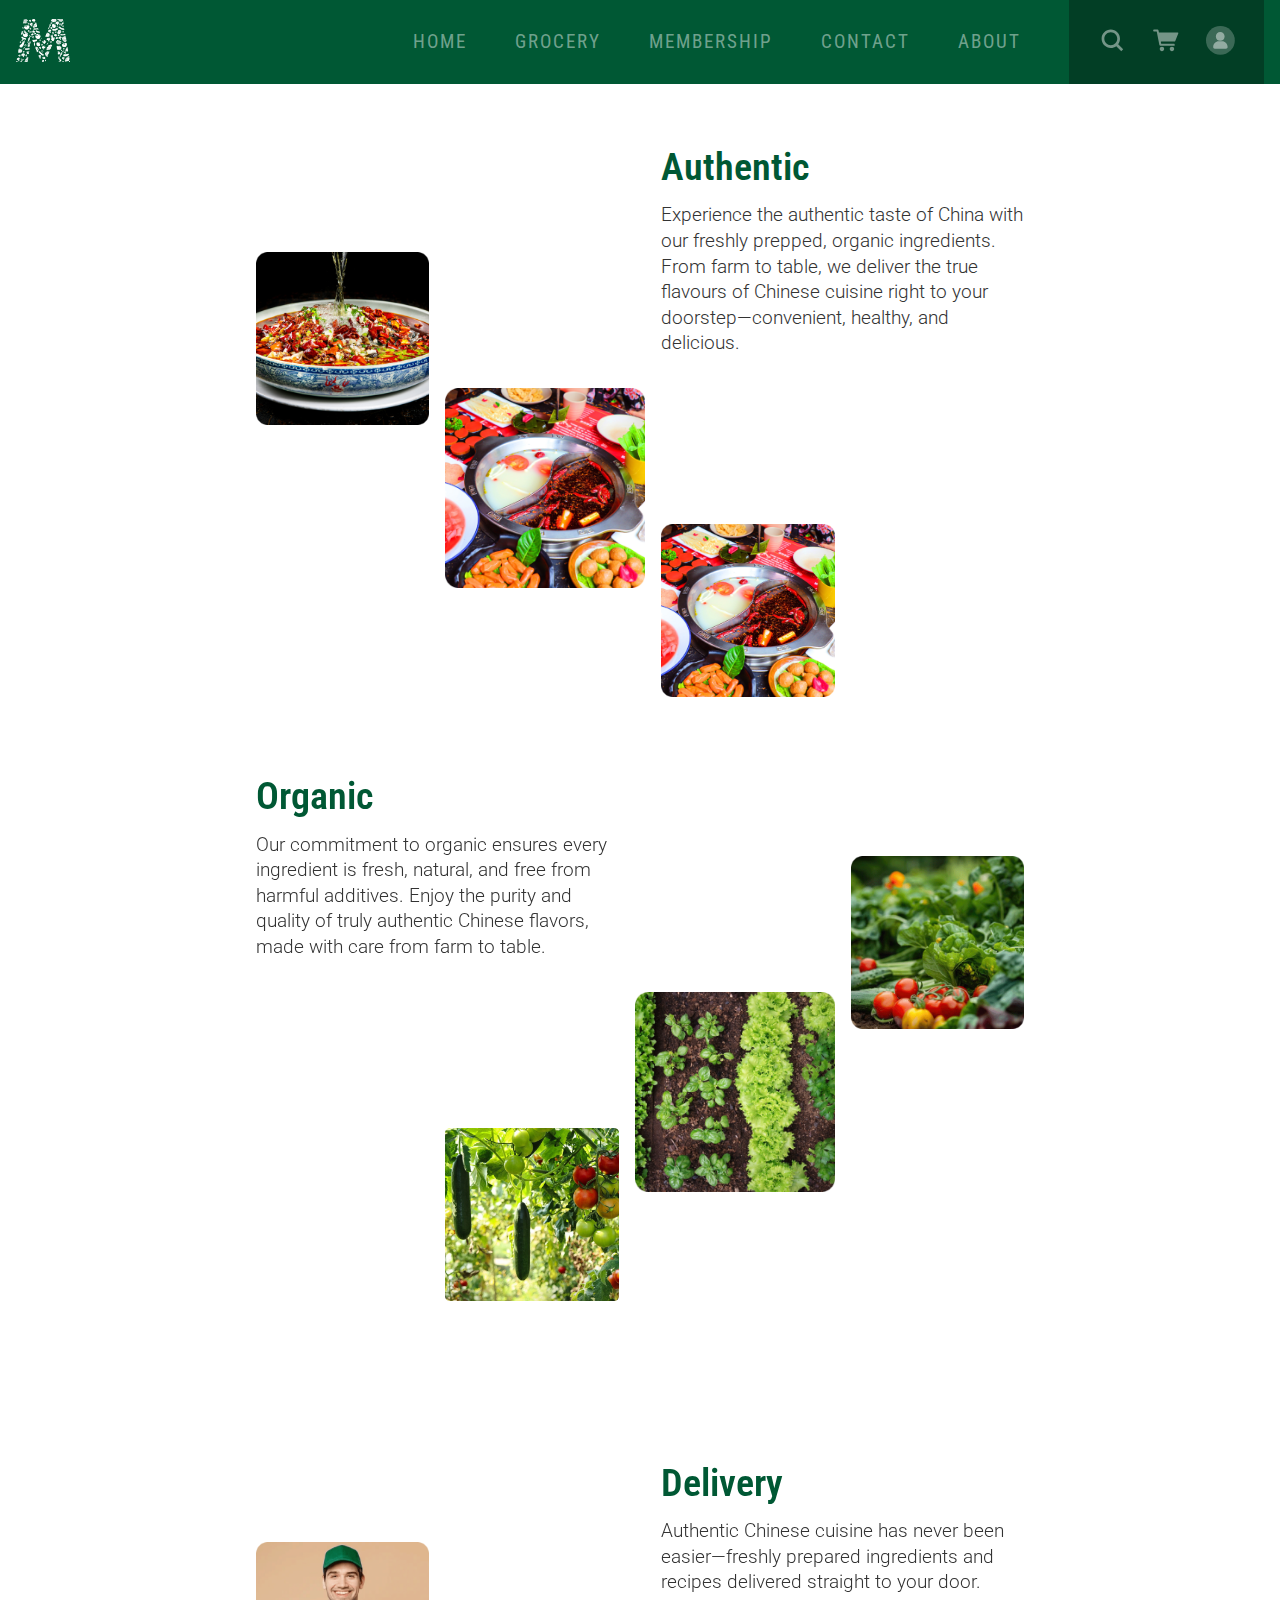
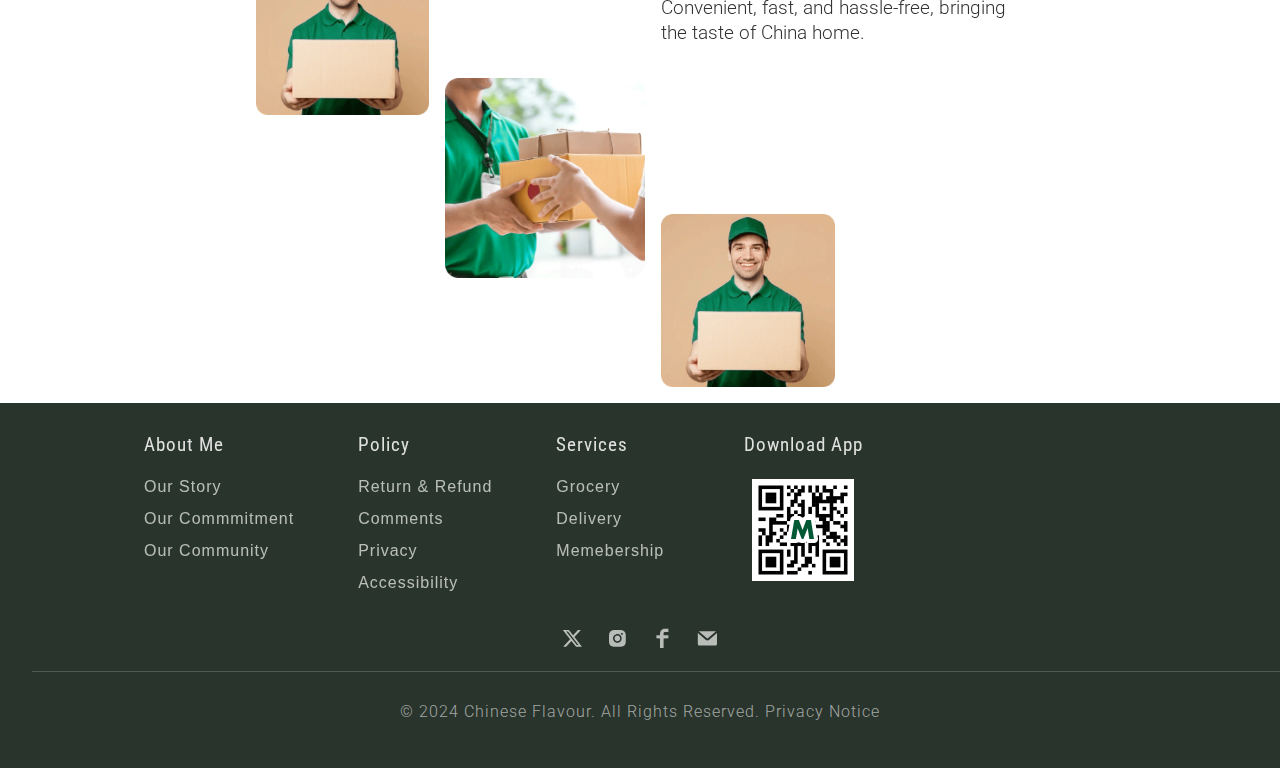
==== about.html @ bf754c9d "Add about html and update css" ====
<!DOCTYPE html>
<html lang="en">

<head>
    <meta charset="UTF-8">
    <meta name="viewport" content="width=device-width, initial-scale=1.0">
    <link rel="stylesheet" href="./css/reset.css">
    <link rel="stylesheet" href="./css/main.css">
    <link rel="preconnect" href="https://fonts.googleapis.com">
    <link rel="preconnect" href="https://fonts.gstatic.com" crossorigin>
    <link
        href="https://fonts.googleapis.com/css2?family=DM+Serif+Display:ital@0;1&family=Gilda+Display&family=Libre+Baskerville:ital,wght@0,400;0,700;1,400&family=Open+Sans:ital,wght@0,300..800;1,300..800&family=Roboto:ital,wght@0,100;0,300;0,400;0,500;0,700;0,900;1,100;1,300;1,400;1,500;1,700;1,900&family=Rubik+Glitch&family=Titan+One&family=Ubuntu:ital,wght@0,300;0,400;0,500;0,700;1,300;1,400;1,500;1,700&display=swap"
        rel="stylesheet">
    <link rel="preconnect" href="https://fonts.googleapis.com">
    <link rel="preconnect" href="https://fonts.googleapis.com">
    <link rel="preconnect" href="https://fonts.gstatic.com" crossorigin>
    <link
        href="https://fonts.googleapis.com/css2?family=DM+Serif+Display:ital@0;1&family=Gilda+Display&family=Libre+Baskerville:ital,wght@0,400;0,700;1,400&family=Open+Sans:ital,wght@0,300..800;1,300..800&family=Roboto+Condensed:ital,wght@0,100..900;1,100..900&family=Roboto:ital,wght@0,100;0,300;0,400;0,500;0,700;0,900;1,100;1,300;1,400;1,500;1,700;1,900&family=Rubik+Glitch&family=Titan+One&family=Ubuntu:ital,wght@0,300;0,400;0,500;0,700;1,300;1,400;1,500;1,700&display=swap"
        rel="stylesheet">
    <title>About</title>
</head>
<body>
    <header>
        <div class="header_container">
            <div class="header">
                <!-- logo -->
                <a class="logo" href="/">
                    <img src="./css/images/logo.png" alt="logo">
                </a>
                <!-- search, cart and menu -->
                <div class="header_right">
                    
                    <!-- this is the menu -->
                    <div class="nav_items">
                        <ul>
                            <li class="nav_item"><a href="index.html">HOME</a></li>
                            <li class="nav_item"><a href="grocery.html">GROCERY</a></li>
                            <li class="nav_item"><a href="membership.html">MEMBERSHIP</a></li>
                            <li class="nav_item"><a href="contact.html">CONTACT</a></li>
                            <li class="nav_item"><a href="about.html">ABOUT</a></li>
                        </ul>
                    </div>
                    <div class="header_buttons">
                        <!-- search button -->
                    <button class="search">
                        <svg width="24" height="24" viewBox="0 0 24 24" fill="none">
                            <path
                                d="M16.8142 15.2101L21 19.3958L19.3956 21L15.21 16.8143C13.9374 17.757 12.3624 18.3144 10.6571 18.3144C6.42823 18.3144 3 14.8861 3 10.657C3 6.42825 6.42823 3 10.6571 3C14.8861 3 18.3143 6.42825 18.3143 10.6571C18.3143 12.3624 17.7569 13.9375 16.8142 15.2101ZM10.6571 16.0455C13.633 16.0455 16.0455 13.6331 16.0455 10.6571C16.0455 7.68116 13.633 5.26884 10.6571 5.26884C7.68114 5.26884 5.26883 7.68128 5.26883 10.657C5.26883 13.633 7.68125 16.0455 10.6571 16.0455Z"
                                fill="currentColor" />
                        </svg>
                    </button>
                        <!-- cart button -->
                        <button class="cart">
                            <svg width="36" height="36" viewBox="0 0 36 36" fill="none">
                                <path fill-rule="evenodd" clip-rule="evenodd"
                                    d="M32.3285 8.26523H9.19219C8.91094 8.26523 8.67188 8.06836 8.61914 7.79414L8.16914 5.5125C8.05312 4.92539 7.53633 4.5 6.93867 4.5H2.75508C2.0625 4.50352 1.5 5.0625 1.5 5.75859C1.5 6.45117 2.0625 7.01367 2.75508 7.01367H5.90508C5.90508 7.01367 5.90859 7.01367 5.90859 7.01719L9.22031 23.8184C9.33633 24.4055 9.85313 24.8309 10.4508 24.8309H27.1922C27.8777 24.8309 28.4578 24.293 28.4754 23.6109C28.493 22.9043 27.9234 22.3242 27.2203 22.3242H11.9625C11.6813 22.3242 11.4422 22.1273 11.3895 21.8531L11.0344 20.0531C10.9641 19.691 11.2383 19.3535 11.6074 19.3535H28.4156C28.6547 19.3535 28.8691 19.2094 28.957 18.9879L32.9508 9.19336C33.1301 8.74687 32.8066 8.26523 32.3285 8.26523ZM9.65625 28.6523C9.65625 29.3899 9.94923 30.0972 10.4707 30.6187C10.9923 31.1402 11.6996 31.4332 12.4371 31.4332C13.1746 31.4332 13.882 31.1402 14.4035 30.6187C14.925 30.0972 15.218 29.3899 15.218 28.6523C15.218 27.9148 14.925 27.2075 14.4035 26.686C13.882 26.1645 13.1746 25.8715 12.4371 25.8715C11.6996 25.8715 10.9923 26.1645 10.4707 26.686C9.94923 27.2075 9.65625 27.9148 9.65625 28.6523ZM22.9757 30.6187C22.4542 30.0972 22.1613 29.3899 22.1613 28.6523C22.1613 27.9148 22.4542 27.2075 22.9757 26.686C23.4973 26.1645 24.2046 25.8715 24.9421 25.8715C25.6796 25.8715 26.387 26.1645 26.9085 26.686C27.43 27.2075 27.723 27.9148 27.723 28.6523C27.723 29.3899 27.43 30.0972 26.9085 30.6187C26.387 31.1402 25.6796 31.4332 24.9421 31.4332C24.2046 31.4332 23.4973 31.1402 22.9757 30.6187Z"
                                    fill="currentColor" />
                            </svg>
                        </button>
                        <!-- sign in button -->
                        <button class="sign_in">
                            <svg width="48" height="48" viewBox="0 0 48 48" fill="none">
                                <circle cx="24" cy="24" r="24" fill="currentColor" fill-opacity="0.5" />
                                <path
                                    d="M23.7251 24.7495C27.7661 24.7495 31.0543 21.4419 31.0541 17.3748C31.0541 13.3078 27.7662 10 23.7251 10C19.684 10 16.3961 13.309 16.3961 17.3748C16.3961 21.4408 19.684 24.7495 23.7251 24.7495ZM26.7453 25.4597H21.2538C16.1507 25.4597 12 29.6333 12 34.765V35.3173C12 38 16.0843 38 21.2538 38H26.7453C31.7115 38 36 38 36 35.3173V34.765C35.9999 29.6345 31.8486 25.4597 26.7453 25.4597Z"
                                    fill="currentColor" />
                            </svg>
                        </button>
                        <!-- menu button -->
                        <button class="menu">
                            <svg width="24" height="24" viewBox="0 0 24 24" fill="none">
                                <path d="M2 3H22V5H2V3ZM2 11H22V13H2V11ZM2 19H22V21H2V19Z" fill="currentColor" />
                            </svg>
                        </button>  
                    </div>
                </div>
            </div>
    </header>
    <main>
        <div class="about">
        <div class="about_container authentic">
            <div class="text_content">
            <h1>Authentic</h1>
            <p>Experience the authentic taste of China with our freshly prepped, organic ingredients. From farm to table, we deliver the true flavours of Chinese cuisine right to your doorstep—convenient, healthy, and delicious.</p>
        </div>
        <div class="video_container">
            <iframe width="560" height="315" src="https://www.youtube.com/embed/xlg-fWC3GzA?si=q60fOR4L5N-lg3Co" title="YouTube video player" frameborder="0" allow="accelerometer; autoplay; clipboard-write; encrypted-media; gyroscope; picture-in-picture; web-share" referrerpolicy="strict-origin-when-cross-origin" allowfullscreen></iframe>
        </div>
            <img src="./css/images/dish-1.png" alt="dish-1">
            <img src="./css/images/dish-2.png" alt="dish-2">
            <img src="./css/images/dish-2.png" alt="dish-3">
    </div>

        <div class="about_container organic">
            <div class="text_content">
            <h1>Organic</h1>
            <p>Our commitment to organic ensures every ingredient is fresh, natural, and free from harmful additives. Enjoy the purity and quality of truly authentic Chinese flavors, made with care from farm to table.</p>
        </div>
        <div class="video_container">
            <iframe width="560" height="315" src="https://www.youtube.com/embed/Vagc5qqm1_o?si=uDHGd1eqWn2erbjo" title="YouTube video player" frameborder="0" allow="accelerometer; autoplay; clipboard-write; encrypted-media; gyroscope; picture-in-picture; web-share" referrerpolicy="strict-origin-when-cross-origin" allowfullscreen></iframe>
        </div>
            <img src="./css/images/organic-1.png" alt="organic-1">
            <img src="./css/images/organic-2.png" alt="organic-2">
            <img src="./css/images/organic-3.png" alt="organic-3">
    </div>

        <div class="about_container delivery">
            <div class="text_content">
            <h1>Delivery</h1>
            <p>Authentic Chinese cuisine has never been easier—freshly prepared ingredients and recipes delivered straight to your door. Convenient, fast, and hassle-free, bringing the taste of China home.</p>
        </div>
        <div class="video_container">
            <iframe width="560" height="315" src="https://www.youtube.com/embed/YemM5RiCKpA?si=yS12JKhs6-YKDlFt" title="YouTube video player" frameborder="0" allow="accelerometer; autoplay; clipboard-write; encrypted-media; gyroscope; picture-in-picture; web-share" referrerpolicy="strict-origin-when-cross-origin" allowfullscreen></iframe>
        </div>
            <img src="./css/images/delivery-1.png" alt="delivery-1">
            <img src="./css/images/delivery-2.png" alt="delivery-2">
            <img src="./css/images/delivery-1.png" alt="delivery-3">
    </div>
</div>
    </main>
     <footer class="footer_container">
        <div class="main_info">
        <div class="links">
            <div class="about_me link">
                <h4>About Me</h4>
                <ul>
                    <li><a href="our_story">Our Story</a></li>
                    <li><a href="our_commmitment">Our Commmitment</a></li>
                    <li><a href="our_community">Our Community</a></li>
                </ul>
            </div>
            <div class="policy link">
                <h4>Policy</h4>
                <ul>
                    <li><a href="return_refund">Return & Refund</a></li>
                    <li><a href="comments">Comments</a></li>
                    <li><a href="privacy">Privacy</a></li>
                    <li><a href="accessibility">Accessibility</a></li>
                </ul>
            </div>
            <div class="services link">
                <h4>Services</h4>
                <ul>
                    <li><a href="grocery">Grocery</a></li>
                    <li><a href="delivery">Delivery</a></li>
                    <li><a href="membership">Memebership</a></li>
                </ul>
            </div>
            <div class="qr_code">
                <h4>Download App</h4>
                <img src="./css/images/QR_code.png" alt="qr_code">
            </div>
        </div>
        
        <div class="social_media">
            <div class="x">
                <svg viewBox="0 0 24 24" fill="none">
                    <path
                        d="M16.6016 5H19.0551L13.6947 10.9301L20 19H15.0632L11.196 14.1053L6.77166 19H4.31579L10.0486 12.6568L4 5H9.06235L12.5579 9.47307L16.6008 5H16.6016ZM15.7393 17.5782H17.0988L8.32389 6.34655H6.86478L15.7393 17.5782Z"
                        fill="currentColor" />
                </svg>
            </div>
            <div class="ins">
                <svg viewBox="0 0 24 24" fill="none">
                    <path
                        d="M12 5C13.9017 5 14.1391 5.007 14.8857 5.042C15.6307 5.07641 16.1388 5.19366 16.585 5.3675C17.0522 5.5425 17.4757 5.81841 17.8252 6.17482C18.1812 6.52467 18.4567 6.94788 18.6325 7.415C18.8052 7.86066 18.923 8.36934 18.958 9.11425C18.9913 9.86091 19 10.0983 19 12C19 13.9017 18.993 14.1391 18.958 14.8857C18.9236 15.6307 18.8052 16.1388 18.6325 16.585C18.4572 17.0524 18.1816 17.4757 17.8252 17.8252C17.4752 18.181 17.052 18.4565 16.585 18.6325C16.1388 18.8052 15.6307 18.923 14.8857 18.958C14.1391 18.9913 13.9017 19 12 19C10.0983 19 9.86091 18.993 9.11425 18.958C8.36934 18.9236 7.86125 18.8052 7.415 18.6325C6.9477 18.457 6.52442 18.1815 6.17482 17.8252C5.81874 17.4754 5.54323 17.0522 5.3675 16.585C5.19425 16.1388 5.077 15.6307 5.042 14.8857C5.00875 14.1391 5 13.9017 5 12C5 10.0983 5.007 9.86091 5.042 9.11425C5.07641 8.36875 5.19366 7.86125 5.3675 7.415C5.54272 6.94742 5.81853 6.52405 6.17541 6.17482C6.52492 5.8187 6.94797 5.54317 7.415 5.3675C7.86125 5.19425 8.36934 5.077 9.11425 5.042C9.86091 5.00875 10.0983 5 12 5ZM12 8.4055C11.5241 8.39945 11.0516 8.48798 10.6102 8.66594C10.1687 8.8439 9.767 9.10775 9.42831 9.44219C9.08962 9.77663 8.82072 10.175 8.6372 10.6142C8.45368 11.0534 8.3592 11.5246 8.35923 12.0006C8.35927 12.4766 8.45383 12.9478 8.63742 13.387C8.82101 13.8261 9.08998 14.2244 9.42873 14.5588C9.76747 14.8932 10.1692 15.157 10.6107 15.3349C11.0522 15.5128 11.5246 15.6012 12.0006 15.5951C12.946 15.5829 13.8486 15.1988 14.5128 14.5259C15.1771 13.853 15.5495 12.9455 15.5494 12C15.5493 11.0545 15.1768 10.1471 14.5124 9.47428C13.8481 8.8015 12.9454 8.41751 12 8.4055ZM12 14.3333C11.6935 14.3335 11.3901 14.2732 11.1069 14.156C10.8237 14.0388 10.5664 13.867 10.3497 13.6503C10.133 13.4336 9.96117 13.1763 9.84396 12.8931C9.72676 12.6099 9.66651 12.3065 9.66666 12C9.66666 10.7108 10.7108 9.66666 12 9.66666C13.2892 9.66666 14.3333 10.7108 14.3333 12C14.3333 13.2892 13.2892 14.3333 12 14.3333ZM16.5768 8.26434C16.5768 8.04156 16.4883 7.8279 16.3308 7.67037C16.1733 7.51284 15.9596 7.42434 15.7368 7.42434C15.5141 7.42434 15.3004 7.51284 15.1429 7.67037C14.9853 7.8279 14.8968 8.04156 14.8968 8.26434C14.9082 8.47948 15.0016 8.68207 15.1579 8.83036C15.3142 8.97864 15.5214 9.0613 15.7368 9.0613C15.9523 9.0613 16.1595 8.97864 16.3158 8.83036C16.4721 8.68207 16.5655 8.47948 16.5768 8.26434Z"
                        fill="currentColor" />
                </svg>
            </div>
            <div class="facebook">
                <svg viewBox="0 0 24 24" fill="none">
                    <path
                        d="M13.9993 6.66667H17V4H13.8547C11.2589 4 9.99349 6.24 9.99349 8.44V9.33333H7V11.9133L10.0007 12V20H13.0014V12L17 11.9133V9.33333H13.0014V7.55333C13.0014 7.02667 13.6305 6.66667 13.9993 6.66667Z"
                        fill="currentColor" />
                </svg>
            </div>
            <div class="email">
                <svg viewBox="0 0 24 24" fill="none">
                    <path
                        d="M10.5243 13.1042C11.3392 13.8852 12.6608 13.8852 13.4758 13.1042L19.9795 7.53807C19.9893 7.60234 20 7.66639 20 7.73338V14.6667V16.6666C20 17.4031 19.3771 18 18.609 18H5.39104C4.62295 18 4 17.4031 4 16.6666V13.3333V7.73338C4 7.66639 4.0107 7.60232 4.02056 7.53807L10.5243 13.1042ZM19.1953 6.12833L12.9038 11.4909C12.2101 12.1558 11.7809 12.1558 11.0868 11.4909L4.79854 6.13145C4.97905 6.04941 5.17846 6 5.39104 6H18.6089C18.8191 6.00002 19.0169 6.04805 19.1953 6.12833Z"
                        fill="currentColor" />
                </svg>
            </div>
        </div>
    </div>
        <hr>
        <p> &copy; <span>2024</span> Chinese Flavour. All Rights Reserved. Privacy Notice</p>
    </footer>
</body>
</html>
---- css/main.css ----
:root {
    --background-color: F5F5F5;
    --primary-1: #005834;
    --primary-2: rgba(41, 52, 44, 0.60);
    --primary-3: #29342C;
    --primary-4: #FFFFFF73;
    --dark-1: #333;
}

body {
    font-family: 'Segoe UI', Tahoma, Geneva, Verdana, sans-serif;
    background-color: var(--background-color)
}

h1,
h2,
h3,
h4 {
    text-align: center;
    font-family: "Roboto Condensed";
    margin: 0;
}

p {
    font-family: roboto;
    text-align: center;
}

/* header_container layout */
.header_container {
    display: flex;
    flex-direction: column;
}

/* header layout */
.header {
    max-width: 100%;
    height: 72px;
    flex-shrink: 0;
    background-color: var(--primary-1);
    display: flex;
    flex-direction: row;
    align-items: center;
    justify-content: space-between;
}

.nav_items {
    display: none;
}

.header_buttons {
    display: flex;
    flex-direction: row;
    justify-content: flex-end;
    height: 72px;
    padding: 0 1rem;
}

/* logo style */
.logo img {
    width: 54px;
    height: auto;
    max-width: 100%;
    margin-left: 1rem;
}


.header_right button {
    background: none;
    border: none;
    cursor: pointer;
    padding: 0.8rem;
}

.header_right button svg {
    width: 1.8rem;
    height: 1.8rem;
    color: var(--primary-4);
}

/* banner style & layout */
.banner {
    background-color: #FBF9EF;
    width: 100%;
    height: auto;
    display: flex;
    flex-direction: column-reverse;

}

.banner .image_container {
    width: 100%;
    height: 360px;
    overflow: hidden;
}

.banner img {
    background-color: #FBF9EF;
    width: 100%;
    height: 100%;
    object-fit: cover;
    object-position: bottom;
    flex-shrink: 0;
}

.banner .slogon_container {
    display: flex;
    flex-direction: column;
    align-items: center;
    padding: 1rem 0 2rem 0;
}

.banner .slogon_text {
    color: var(--dark-1);
    font-family: "Titan One";
    font-size: 2rem;
    font-style: normal;
    font-weight: 400;
    line-height: 3.4rem;
    letter-spacing: 0.96px;
    margin: auto 4rem;
}

/* slogon style */
.highlight_circle_1 {
    position: relative;
}

.highlight_circle_1::after {
    content: "";
    position: absolute;
    left: 3px;
    bottom: 0px;
    width: 100%;
    height: 100%;
    background-image: url(./images/highlight_circle_1.svg);
    background-repeat: no-repeat;
}

.highlight_circle_2 {
    position: relative;
}

.highlight_circle_2::after {
    content: "";
    position: absolute;
    left: 0;
    bottom: -28px;
    width: 200%;
    height: 200%;
    background-image: url(./images/highlight_circle_2.svg);
    background-repeat: no-repeat;
}

.highlight_underline_2 {
    color: var(--primary-1);
    position: relative;
}

.highlight_underline_2::after {
    content: "";
    position: absolute;
    left: 0;
    bottom: -12px;
    width: 100%;
    height: 12px;
    background-image: url(./images/highlight_uncerline_1.svg);
    background-repeat: no-repeat;
}

.highlight_underline_1 {
    color: var(--primary-1);
    position: relative;
}

.highlight_underline_1::after {
    content: "";
    position: absolute;
    left: 0;
    bottom: -8px;
    width: 100%;
    height: 10px;
    background-image: url(./images/highlight_uncerline_2.svg);
    background-repeat: no-repeat;
}

/* header button style */
.button {
    margin-top: 2rem;
    background-color: var(--primary-1);
    width: 12rem;
    height: 3rem;
    border-radius: 1.5rem;
    display: flex;
    flex-direction: column;
    align-items: center;
    justify-content: center;
}

.button a {
    color: #FFF;
    text-align: center;
    font-size: 1.2rem;
    font-weight: 400;
    line-height: normal;
    letter-spacing: 2%;
    text-decoration: none;
}

/* featured service */
/* text style */
.services_container {
    margin: auto 0rem;
}

h1 {
    font-family: "Roboto Condensed";
    ;
    margin-top: 2rem;
    color: var(--primary-1);
    font-size: 2rem;
    font-style: normal;
    font-weight: 600;
}

.services_container p {
    font-size: 1.2rem;
    font-style: normal;
    font-weight: 300;
    line-height: 1.6rem;
    margin: 1rem 2rem 0 2rem;
    color: var(--dark-1);
}

/* image style */
.services_container {
    display: flex;
    flex-direction: column;
}

.services_container .grid_container {
    display: grid;
    grid-template-columns: repeat(3, 1fr);
    grid-template-rows: repeat(3, 178px);
    gap: 1rem;
}

.services_container .grid_container .card_fresh {
    grid-column: 1 / span 3;
    grid-row: 1 / span 1;
}

.services_container .grid_container .card_organic {
    grid-column: 1 / span 3;
    grid-row: 2 / span 1;
}

.services_container .grid_container .card_delivery {
    grid-column: 1 / span 3;
    grid-row: 3 / span 1;
}

.services_container .grid_container .card img {
    width: 100%;
    height: 100%;
    object-fit: cover;
    border-radius: 0.5rem;
}

/* mask on the card */
.services_container .grid_container .card {
    position: relative;
    display: flex;
    flex-direction: column;
    align-items: center;
}

.services_container .grid_container .card::after {
    content: "";
    position: absolute;
    top: 0;
    left: 0;
    border-radius: 0.5rem;
    width: 100%;
    height: 100%;
    background: linear-gradient(180deg, rgba(41, 52, 44, 0.00) 0%, rgba(41, 52, 44, 0.60) 40%);
}

/* content on the card */
.services_container .grid_container .card p {
    position: absolute;
    bottom: 6rem;
    font-size: 1.5rem;
    font-weight: 400;
    letter-spacing: 1px;
    margin: 0.5rem;
    color: white;
    z-index: 1;
}

.services_container .grid_container .card a {
    position: absolute;
    bottom: 2rem;
    background-color: #ffffffac;
    color: var(--dark-1);
    width: 6rem;
    height: 2.4rem;
    border-radius: 1.2rem;
    font-size: 1.2rem;
    text-decoration: none;
    display: flex;
    flex-direction: column;
    align-items: center;
    justify-content: center;
    z-index: 1;
}

/* products layout */
.grid_container {
    display: grid;
    grid-template-columns: repeat(12, 1fr);
    grid-template-rows: repeat(6, auto);
    gap: 1rem;
    width: 100%;
    padding: 2rem 1rem;
    box-sizing: border-box;
}

.grid_container .item_1 {
    grid-column: 1 / span 6;
    grid-row: 1 / span 1;
}

.grid_container .item_2 {
    grid-column: 7 / span 6;
    grid-row: 1 / span 1;
}

.grid_container .item_3 {
    grid-column: 1 / span 6;
    grid-row: 2 / span 1;
}

.grid_container .item_4 {
    grid-column: 7 / span 6;
    grid-row: 2 / span 1;
}

.grid_container .item_5 {
    grid-column: 1 / span 6;
    grid-row: 3 / span 1;
}

.grid_container .item_6 {
    grid-column: 7 / span 6;
    grid-row: 3 / span 1;
}

.grid_container .item_7 {
    grid-column: 1 / span 6;
    grid-row: 4 / span 1;
}

.grid_container .item_8 {
    grid-column: 7 / span 6;
    grid-row: 4 / span 1;
}

.grid_container .item_9 {
    grid-column: 1 / span 6;
    grid-row: 5 / span 1;
}

.grid_container .item_10 {
    grid-column: 7 / span 6;
    grid-row: 5 / span 1;
}

.grid_container .item_11 {
    grid-column: 1 / span 6;
    grid-row: 6 / span 1;
}

.grid_container .item_12 {
    grid-column: 7 / span 6;
    grid-row: 6 / span 1;
}

.price_container {
    display: flex;
    flex-direction: row;
    align-items: center;
    justify-content: space-between;
    width: 100%;
    padding: 1rem 0;
}

/* product_item style */
.grid_container .product_item {
    display: flex;
    flex-direction: column;
    align-items: flex-start;
    justify-content: flex-start;
    column-gap: 1rem;
    width: 100%;
    border: #29342c2e solid 1px;
    border-radius: 0.5rem;
}

.grid_container .product_item img {
    width: 100%;
    height: 176px;
    object-fit: cover;
    border-radius: 0.5rem 0.5rem 0 0;
}

.grid_container .product_item h2 {
    font-size: 2rem;
    margin-left: 0.5rem;
    font-weight: 500;
}

.grid_container .product_item h3 {
    font-size: 1.5rem;
    font-weight: 500;
    padding-bottom: 0.5rem;
    margin-left: 0.5rem;
}

.grid_container .product_item p {
    font-size: 1.2rem;
    font-style: normal;
    text-align: left;
    font-weight: 300;
    line-height: 1.6rem;
    color: var(--dark-1);
    margin-left: 0.5rem;
    padding-bottom: 1rem;
}

.grid_container .product_item button {
    background: none;
    border: none;
    cursor: pointer;
    padding-right: 0.5rem;
}

/* contact style */

/* contact us */
/* contact layout */
.contact_grid_container {
    display: grid;
    grid-template-columns: 1fr 1fr;
    grid-template-rows: repeat(2, auto);
}

/* contact us overall layout */
.contact_container {
    border-radius: 8px;
    background: rgba(0, 0, 0, 0.04);
    margin: 1rem 1rem 0.5rem 1rem;
    grid-column: 1 / span 2;
    grid-row: 1 / span 1;
}

/* form over overall layout */
.form_container {
    grid-column: 1 / span 2;
    grid-row: 2 / span 2;
    border-radius: 8px;
    background: rgba(0, 0, 0, 0.04);
    margin: 0.5rem 1rem 1rem 1rem;
    display: flex;
    flex-direction: column;
    align-items: flex-start;
    padding: 0 1rem;
}

/* contact us layout */
.contact_content {
    display: flex;
    flex-direction: column;
    margin: 0 1rem;
    align-items: flex-start;
}

/* contact content layout */
.contact_content .info {
    display: flex;
    flex-direction: column;
    gap: 0.5rem;
    padding: 2rem 0 1rem 0;
}

.contact_content .info .info_item {
    display: flex;
    align-items: center;
}

/* contact us details */
.contact_grid_container h1 {
    margin-top: 2rem;
}

.contact_content .info svg {
    color: rgba(0, 0, 0, 0.7);
}

.contact_content .info p {
    text-align: left;
    padding: 0.5rem 0 0.5rem 1rem;
    color: rgba(0, 0, 0, 0.65);
}

/* contact us map style */
.contact_content .info_item iframe {
    max-width: 100%;
    height: 300px;
    margin-top: 1rem;
    border: rgba(6, 6, 6, 0.25) solid 1px !important;
}

/* form content layout */
.form_container .form_content {
    display: flex;
    flex-direction: column;
    width: 100%;
    max-width: 100%;
    padding-top: 2rem;
    box-sizing: border-box;
}

/* name-input layout */
.form_container .name {
    display: flex;
    gap: 1rem;
}

.form_container .name input {
    flex: 1;
    min-width: 0;
}

/* form details */
.form_container label {
    display: none;
}

.form_container input,
.form_container textarea {
    height: 48px;
    margin-bottom: 1rem;
    border-radius: 8px;
    background: rgba(0, 0, 0, 0.08);
    padding: 0 1rem;
    font-size: 1rem;
    box-sizing: border-box;
}

.form_container textarea {
    height: 200px;
    padding: 1rem;
}

/* button style */
.form_container .button {
    align-self: center;
    margin: 1rem 0 2rem 0;
}

/* about style */
.about_container {
    display: grid;
    grid-auto-rows: minmax(120px, auto);
    grid-template-columns: repeat(3, 1fr);
    gap: 1rem;
    padding: 1rem;
}

.about_container .text_content {
    grid-column: 1 / span 3;
    grid-row: 1 / span 1;
}

.about_container .video_container {
    grid-column: 1 / span 3;
    grid-row: 2 / span 1;
}

.about_container img:nth-child(1) {
    grid-column: 1 / span 1;
    grid-row: 3 / span 1;
}

.about_container img:nth-child(2) {
    grid-column: 2 / span 1;
    grid-row: 3 / span 1;
}

.about_container img:nth-child(3) {
    grid-column: 3 / span 1;
    grid-row: 3 / span 1;
}

.about_container img {
    width: 100%;
    max-width: 100%;
}

/* Let the video fill the container  */
.video_container {
    width: 100%;
    max-width: 100%;
    display: flex;
    justify-content: center;
    aspect-ratio: 16 / 9;
}

.video_container iframe {
    width: 100%;
    max-width: 100%;
    height: auto;
}

/* about text style */
.about_container p {
    font-size: 1.2rem;
    font-style: normal;
    font-weight: 300;
    line-height: 1.6rem;
    margin: 1rem 0 0 0;
    color: var(--dark-1);
    padding-bottom: 1rem;
    text-align: left;
}

/* footer style */
.footer_container {
    background-color: var(--primary-3);
    display: flex;
    flex-direction: column;
    padding: 2rem 1rem;
}

/* links style */
.footer_container .links {
    display: flex;
    flex-direction: row;
    color: #ffffff;
    justify-content: space-around;
    margin: 0 2rem;
}

.footer_container .links .link {
    display: flex;
    flex-direction: column;
    align-items: start;
    gap: 1rem;
}

.footer_container .links h4 {
    font-size: 1rem;
    font-weight: 500;
    letter-spacing: 1px;
}

.footer_container .links ul {
    display: flex;
    flex-direction: column;
    list-style: none;
}

.footer_container .links ul li a {
    text-decoration: none;
    color: #ffffffac;
    font-size: 0.8rem;
    letter-spacing: 1px;
    line-height: 2;
}

/* qr code hidden */
.qr_code {
    display: none;
}

/* social meida style */
.footer_container .social_media {
    display: flex;
    flex-direction: row;
    justify-content: center;
    gap: 1rem;
    color: #ffffffac;
    padding: 1rem 0 0 0;
}

.footer_container .social_media svg {
    width: 1.5rem;
}

.footer_container hr {
    border: none;
    background-color: #ffffff2f;
    width: 100%;
    height: 1px;
    margin: 1rem 1rem;
}

.footer_container p {
    color: #ffffffac;
    font-size: 0.8rem;
    font-weight: 300;
    padding: 1rem 0;
    letter-spacing: 1px;
}

/* tablet size */
@media screen and (min-width: 700px) and (max-width: 960px) {

    /* services items */
    .services_container .grid_container {
        display: grid;
        grid-template-columns: repeat(3, 1fr);
        grid-template-rows: repeat(1, 200px);
    }

    .services_container .grid_container .card_fresh {
        grid-column: 1 / span 1;
        grid-row: 1 / span 1;
    }

    .services_container .grid_container .card_organic {
        grid-column: 2 / span 1;
        grid-row: 1 / span 1;
    }

    .services_container .grid_container .card_delivery {
        grid-column: 3 / span 1;
        grid-row: 1 / span 1;
    }

    /* shopping products */
    .grid_container {
        display: grid;
        grid-template-columns: repeat(12, 1fr);
        grid-template-rows: repeat(4, auto);
    }

    .grid_container .item_1 {
        grid-column: 1 / span 4;
        grid-row: 1 / span 1;
    }

    .grid_container .item_2 {
        grid-column: 5 / span 4;
        grid-row: 1 / span 1;
    }

    .grid_container .item_3 {
        grid-column: 9 / span 4;
        grid-row: 1 / span 1;
    }

    .grid_container .item_4 {
        grid-column: 1 / span 4;
        grid-row: 2 / span 1;
    }

    .grid_container .item_5 {
        grid-column: 5 / span 4;
        grid-row: 2 / span 1;
    }

    .grid_container .item_6 {
        grid-column: 9 / span 4;
        grid-row: 2 / span 1;
    }

    .grid_container .item_7 {
        grid-column: 1 / span 4;
        grid-row: 3 / span 1;
    }

    .grid_container .item_8 {
        grid-column: 5 / span 4;
        grid-row: 3 / span 1;
    }

    .grid_container .item_9 {
        grid-column: 9 / span 4;
        grid-row: 3 / span 1;
    }

    .grid_container .item_10 {
        grid-column: 1 / span 4;
        grid-row: 4 / span 1;
    }

    .grid_container .item_11 {
        grid-column: 5 / span 4;
        grid-row: 4 / span 1;
    }

    .grid_container .item_12 {
        grid-column: 9 / span 4;
        grid-row: 4 / span 1;
    }

     /* about style */
    /* part 1 and part 3 layout */
    .about {
        max-width: 800px;
        margin: auto;
    }
    .authentic, 
     .delivery {
        display: grid;
        grid-template-columns: repeat(4, 1fr);
        grid-template-rows: auto;
        gap: 1rem;
        grid-template-areas: 
        ". video text text"
        "img1 video text text"
        "img1 img2 . ."
        ". img2 img3 ."; 
    }

    .about_container .video_container {
        grid-area: video;
        width: 200px;
        max-height: 300px;
        height: 100%;
    }

    .about_container .text_content {
        grid-area: text;
    }
    .about_container h1 {
        text-align: left;
    }

    .about_container img:nth-of-type(1) {
        grid-area: img1;
        width: 200px;
    }

    .about_container img:nth-of-type(2) {
        grid-area: img2;
        width: 200px;
    }

    .about_container img:nth-of-type(3) {
        grid-area: img3;
        width: 200px;
    }

    /* part 2 layout */
    .organic {
        display: grid;
        grid-template-columns: repeat(4, 1fr);
        grid-template-rows: auto;
        gap: 1rem;
        grid-template-areas: 
        "text text video ."
        "text text video img1"
        ". . img3 img1"
        ". img2 img3 ."
        ". img2 . ."; 
    }
    .about_container .video_container {
        grid-area: video;
        max-height: 300px;
        height: 100%;
    }

    .about_container .text_content {
        grid-area: text;
    }
    
    .about_container img:nth-of-type(1) {
        grid-area: img1;
        width: 200px;
    }

    .about_container img:nth-of-type(2) {
        grid-area: img2;
        width: 200px100%;
    }

    .about_container img:nth-of-type(3) {
        grid-area: img3;
        width: 200px;
    }

    /* footer style */
    .footer_container .links {
        display: flex;
        flex-direction: row;
        gap: 2rem;
        margin: 0 2rem;
    }

    /* display qr code */
    .qr_code {
        display: block;
    }

    .footer_container .links .qr_code img {
        width: 102px;
        padding: 1.5rem;
    }

    .footer_container .social_media svg {
        width: 1.8rem;
    }
}

/* desktop screen */
@media screen and (min-width: 960px) {

    /* header_right layout */
    .header {
        height: 84px;
        display: flex;
    }

    .header_right {
        display: flex;
        flex-direction: row;
        align-items: center;
        gap: 1rem;
        margin-left: auto;
        margin-right: 1rem;
    }

    /* menu hidden */
    .header_right .menu {
        display: none;
    }

    /* display navigation list */
    .nav_items {
        display: block;
    }

    /* navigation desktop */
    .nav_items ul {
        display: flex;
        flex-direction: row;
        list-style: none;
        gap: 3rem;
        padding: 2rem;
        color: #ffffff65;
        font-size: 1.2rem;
        font-family: "Roboto Condensed";
        letter-spacing: 2px;
    }

    .nav_items ul li a {
        text-decoration: none;
        color: #ffffff75;
        transition: color 0.3s ease-in-out;
    }

    .nav_items ul li a:hover {
        color: white;
    }

    .header_buttons {
        background-color: #0606064f;
        height: 84px;
    }

    /* banner style */
    .banner {
        display: grid;
        grid-template-columns: 1fr 1fr;
        align-items: center;
    }

    .banner .image_container {
        grid-column: 2 / span 1;
        width: 100%;
        height: auto;
    }

    .banner .slogon_container {
        padding: 1rem 0 1rem 6rem;
        max-width: 540px;
        min-width: 400px;
    }

    h1 {
        font-size: 2.4rem;
        font-style: normal;
        font-weight: 600;
        margin-top: 3rem;
    }

    .services_container p {
        font-size: 1.4rem;
        line-height: 1.8rem;
    }

    /* services items */
    .services_container .grid_container {
        display: grid;
        grid-template-columns: repeat(3, 1fr);
        grid-template-rows: repeat(1, 224px);
    }

    .services_container .grid_container .card_fresh {
        grid-column: 1 / span 1;
        grid-row: 1 / span 1;
    }

    .services_container .grid_container .card_organic {
        grid-column: 2 / span 1;
        grid-row: 1 / span 1;
    }

    .services_container .grid_container .card_delivery {
        grid-column: 3 / span 1;
        grid-row: 1 / span 1;
    }

    .services_container p {
        margin: 1rem 4rem 0rem 4rem;
    }

    .services_container .grid_container .card p {
        font-size: 1.8rem;

    }

    /* shopping products */
    .grid_container {
        display: grid;
        grid-template-columns: repeat(12, 1fr);
        grid-template-rows: repeat(3, auto);
    }

    .grid_container .item_1 {
        grid-column: 1 / span 3;
        grid-row: 1 / span 1;
    }

    .grid_container .item_2 {
        grid-column: 4 / span 3;
        grid-row: 1 / span 1;
    }

    .grid_container .item_3 {
        grid-column: 7 / span 3;
        grid-row: 1 / span 1;
    }

    .grid_container .item_4 {
        grid-column: 10 / span 3;
        grid-row: 1 / span 1;
    }

    .grid_container .item_5 {
        grid-column: 1 / span 3;
        grid-row: 2 / span 1;
    }

    .grid_container .item_6 {
        grid-column: 4 / span 3;
        grid-row: 2 / span 1;
    }

    .grid_container .item_7 {
        grid-column: 7 / span 3;
        grid-row: 2 / span 1;
    }

    .grid_container .item_8 {
        grid-column: 10 / span 3;
        grid-row: 2 / span 1;
    }

    .grid_container .item_9 {
        grid-column: 1 / span 3;
        grid-row: 3 / span 1;
    }

    .grid_container .item_10 {
        grid-column: 4 / span 3;
        grid-row: 3 / span 1;
    }

    .grid_container .item_11 {
        grid-column: 7 / span 3;
        grid-row: 3 / span 1;
    }

    .grid_container .item_12 {
        grid-column: 10 / span 3;
        grid-row: 3 / span 1;
    }

    /* display qr code */
    .qr_code {
        display: block;
    }

    /* contact us overall layout */
    .contact_container {
        grid-column: 1 / span 1;
        grid-row: 1 / span 1;
        margin: 1rem 0.5rem 1rem 2rem;
    }

    .contact_content {
        margin: 0 2rem;
    }

    /* form content overall layout */
    .form_container {
        grid-column: 2 / span 2;
        grid-row: 1 / span 1;
        padding: 0 2rem;
        margin: 1rem 2rem 1rem 0.5rem;
    }

    /* about style */
    /* part 1 and part 3 layout */
    .about {
        max-width: 800px;
        margin: auto;
    }
    .authentic, 
     .delivery {
        display: grid;
        grid-template-columns: repeat(4, 1fr);
        grid-template-rows: auto;
        gap: 1rem;
        grid-template-areas: 
        ". video text text"
        "img1 video text text"
        "img1 img2 . ."
        ". img2 img3 ."; 
    }

    .about_container .video_container {
        grid-area: video;
        width: 200px;
        max-height: 300px;
        height: 100%;
    }

    .about_container .text_content {
        grid-area: text;
    }

    .about_container h1 {
        text-align: left;
    }

    .about_container img:nth-of-type(1) {
        grid-area: img1;
        width: 200px;
    }

    .about_container img:nth-of-type(2) {
        grid-area: img2;
        width: 200px;
    }

    .about_container img:nth-of-type(3) {
        grid-area: img3;
        width: 200px;
    }

    /* part 2 layout */
    .organic {
        display: grid;
        grid-template-columns: repeat(4, 1fr);
        grid-template-rows: auto;
        gap: 1rem;
        grid-template-areas: 
        "text text video ."
        "text text video img1"
        ". . img3 img1"
        ". img2 img3 ."
        ". img2 . ."; 
    }
    .about_container .video_container {
        grid-area: video;
        max-height: 300px;
        height: 100%;
    }

    .about_container .text_content {
        grid-area: text;
    }

    .about_container img:nth-of-type(1) {
        grid-area: img1;
        width: 200px;
    }

    .about_container img:nth-of-type(2) {
        grid-area: img2;
        width: 200px100%;
    }

    .about_container img:nth-of-type(3) {
        grid-area: img3;
        width: 200px;
    }

    /* footer sytle */
    .footer_container .links {
        display: flex;
        flex-direction: row;
        justify-content: flex-start;
        gap: 4rem;
        margin: 0 8rem;
    }

    .footer_container .links .qr_code img {
        width: 102px;
        padding: 1.5rem;
    }

    .footer_container .links h4 {
        font-size: 1.2rem;
        font-weight: 400;
        opacity: 0.85;
    }

    .footer_container .links ul li a {
        font-size: 1rem;
    }

    .footer_container p {
        font-size: 1rem;
        opacity: 0.85;
    }

    .footer_container .social_media svg {
        width: 1.8rem;
    }
}
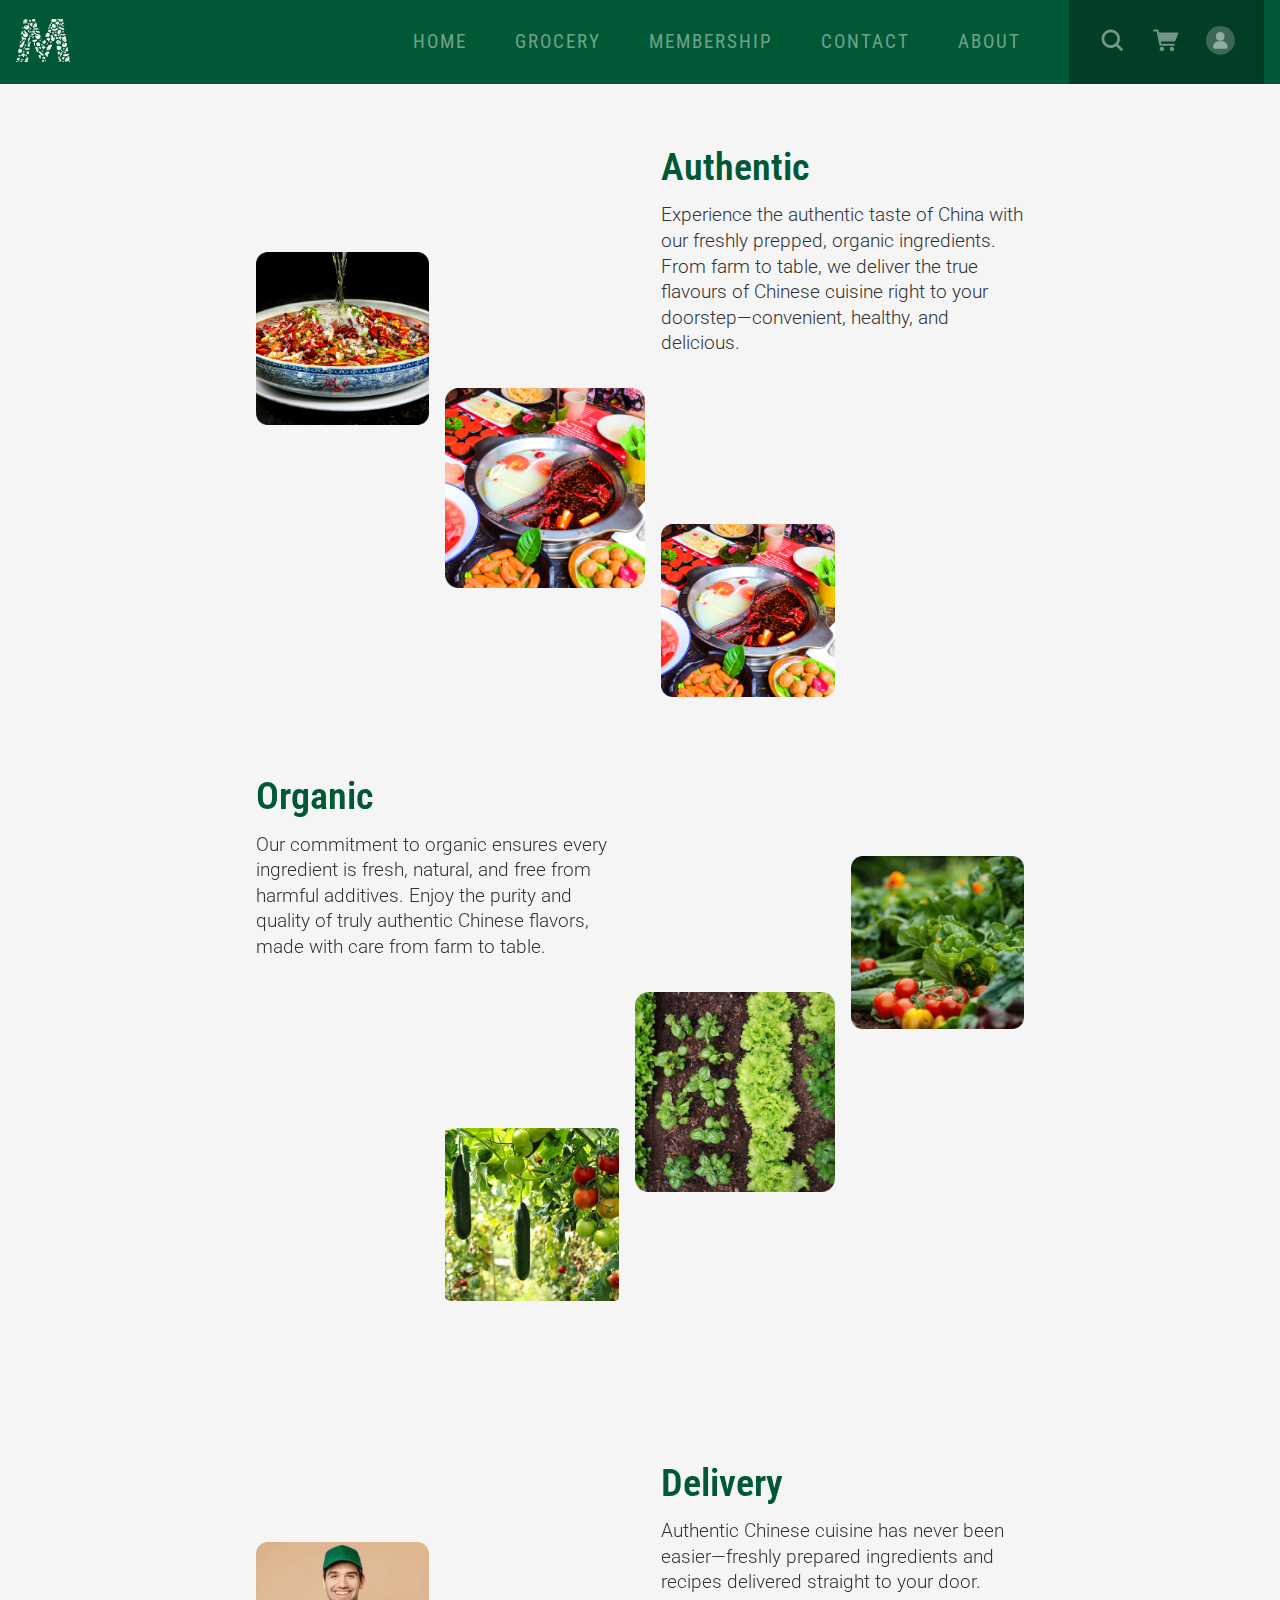
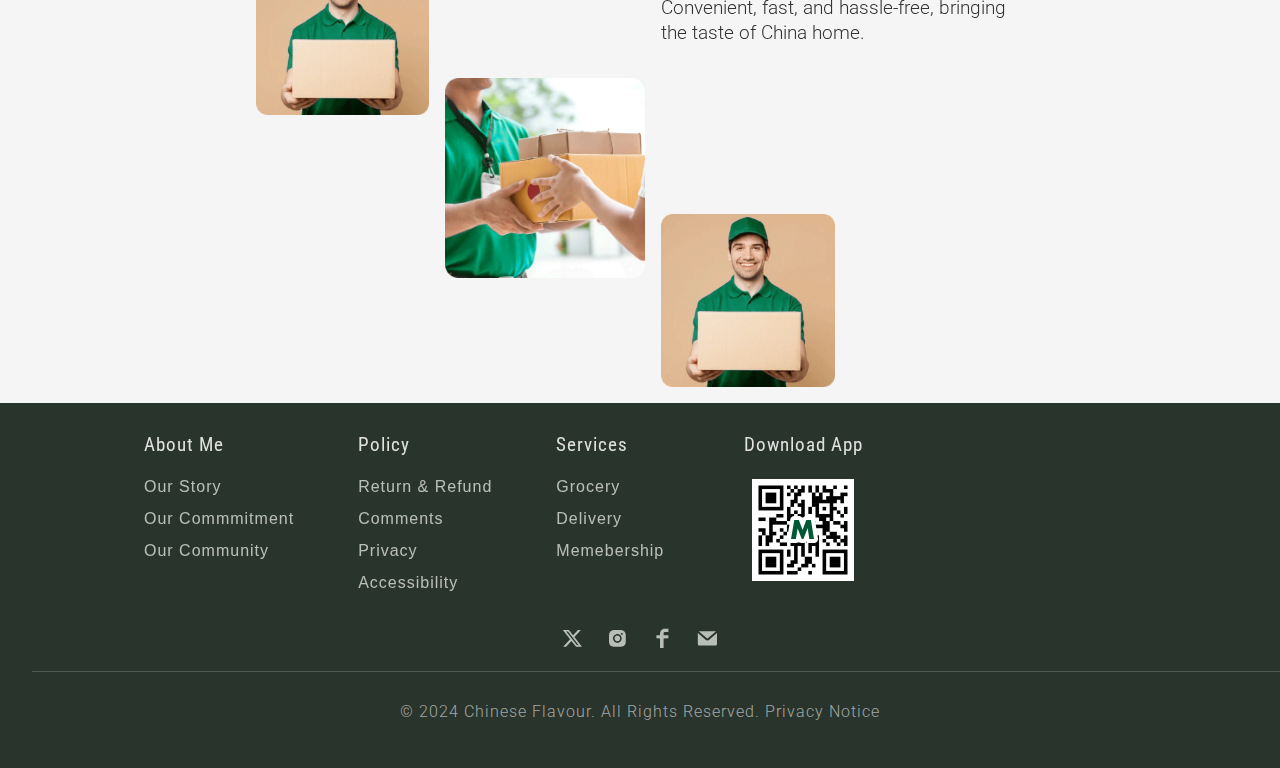
==== commit 9374a33b: "Add menu mobile html and update css" ====
--- a/about.html
+++ b/about.html
@@ -68,9 +68,11 @@
                         </button>
                         <!-- menu button -->
                         <button class="menu">
+                            <a href="menu_mobile.html">
                             <svg width="24" height="24" viewBox="0 0 24 24" fill="none">
                                 <path d="M2 3H22V5H2V3ZM2 11H22V13H2V11ZM2 19H22V21H2V19Z" fill="currentColor" />
                             </svg>
+                        </a>
                         </button>  
                     </div>
                 </div>
--- a/css/main.css
+++ b/css/main.css
@@ -9,7 +9,7 @@
 
 body {
     font-family: 'Segoe UI', Tahoma, Geneva, Verdana, sans-serif;
-    background-color: var(--background-color)
+    background-color: #f5f5f5;
 }
 
 h1,
@@ -203,7 +203,7 @@
     font-size: 1.2rem;
     font-weight: 400;
     line-height: normal;
-    letter-spacing: 2%;
+    letter-spacing: 0.65px;
     text-decoration: none;
 }
 
@@ -634,6 +634,38 @@
     padding-bottom: 1rem;
     text-align: left;
 }
+
+/* mobile menu style */
+.menu_list {
+    display: flex;
+    flex-direction: column;
+    justify-content: space-evenly;
+    margin: 2rem 0;
+}
+.menu_item {
+    display: flex;
+    flex-direction: column;
+    justify-content: center;
+    padding: 1rem 0;
+}
+.menu_list .item_content {
+    display: flex;
+    align-items: center;
+    justify-content: space-between;
+    margin: 0 2rem;
+}
+.menu_list hr {
+    border: none;
+    background-color: #0000003e;
+    width: 100%;
+    height: 1px;
+    margin: 2rem 0 0.5rem 2rem;
+}
+.menu_item a {
+    text-decoration: none;
+    color: var(--dark-1);
+}
+
 
 /* footer style */
 .footer_container {
@@ -884,7 +916,7 @@
 
     .about_container img:nth-of-type(2) {
         grid-area: img2;
-        width: 200px100%;
+        width: 200px;
     }
 
     .about_container img:nth-of-type(3) {
@@ -1203,7 +1235,7 @@
 
     .about_container img:nth-of-type(2) {
         grid-area: img2;
-        width: 200px100%;
+        width: 200px;
     }
 
     .about_container img:nth-of-type(3) {
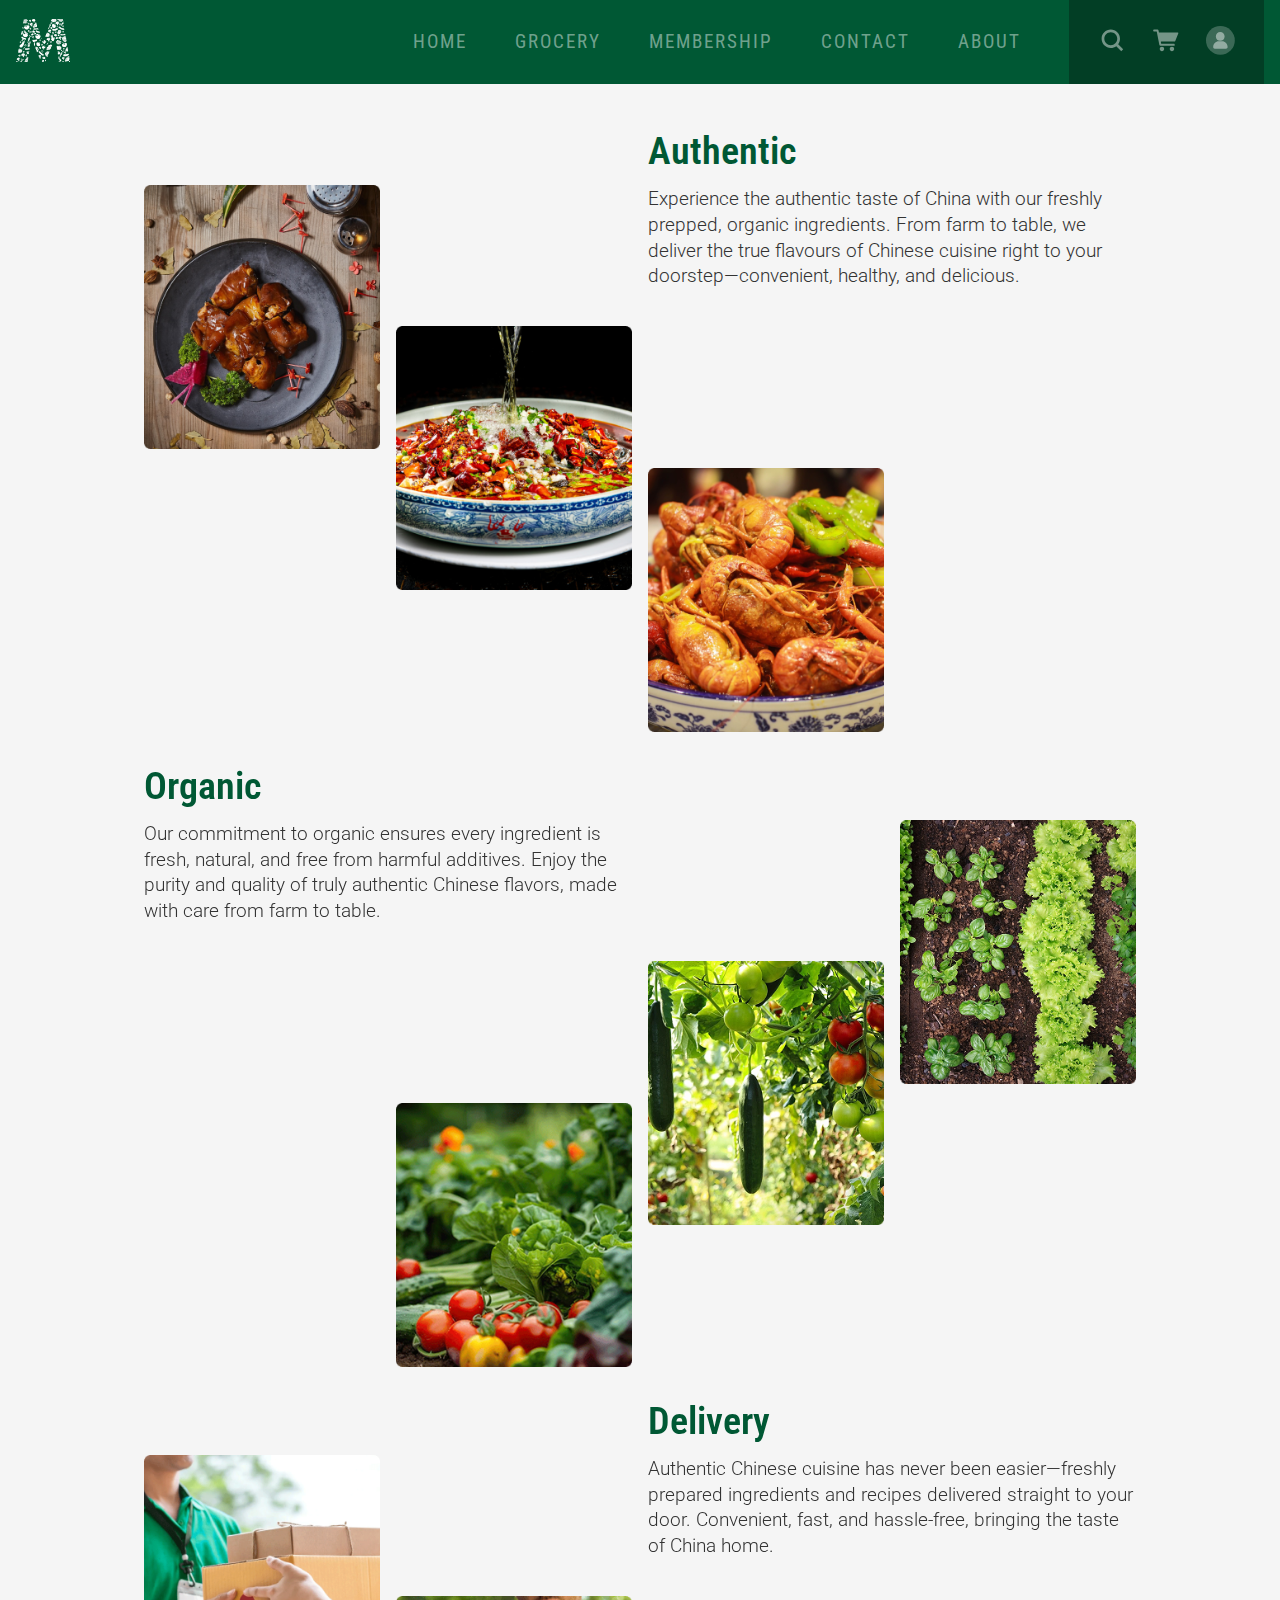
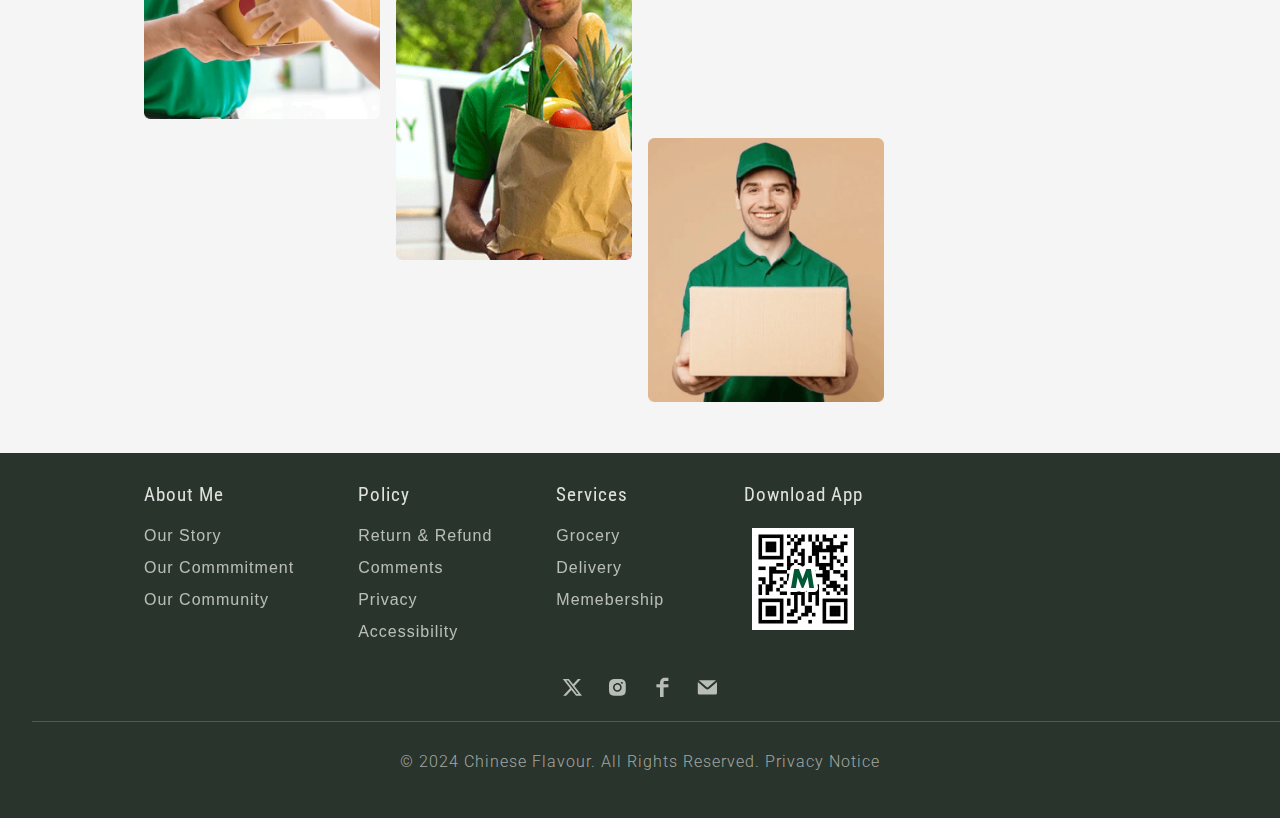
==== commit dc3ee586: "Image responsive" ====
--- a/about.html
+++ b/about.html
@@ -29,7 +29,6 @@
                 </a>
                 <!-- search, cart and menu -->
                 <div class="header_right">
-                    
                     <!-- this is the menu -->
                     <div class="nav_items">
                         <ul>
@@ -85,12 +84,34 @@
             <h1>Authentic</h1>
             <p>Experience the authentic taste of China with our freshly prepped, organic ingredients. From farm to table, we deliver the true flavours of Chinese cuisine right to your doorstep—convenient, healthy, and delicious.</p>
         </div>
+        
+        <!-- video -->
         <div class="video_container">
-            <iframe width="560" height="315" src="https://www.youtube.com/embed/xlg-fWC3GzA?si=q60fOR4L5N-lg3Co" title="YouTube video player" frameborder="0" allow="accelerometer; autoplay; clipboard-write; encrypted-media; gyroscope; picture-in-picture; web-share" referrerpolicy="strict-origin-when-cross-origin" allowfullscreen></iframe>
-        </div>
-            <img src="./css/images/dish-1.png" alt="dish-1">
-            <img src="./css/images/dish-2.png" alt="dish-2">
-            <img src="./css/images/dish-2.png" alt="dish-3">
+            <iframe width="200" height="320" src="https://www.youtube.com/embed/xlg-fWC3GzA?si=q60fOR4L5N-lg3Co" title="YouTube video player" frameborder="0" allow="accelerometer; autoplay; clipboard-write; encrypted-media; gyroscope; picture-in-picture; web-share" referrerpolicy="strict-origin-when-cross-origin" allowfullscreen></iframe>
+        </div>
+        <!-- images -->
+         <picture>
+            <source srcset="./css/images/desktop/authentic_1.png"
+            media="(min-width:700px)"/>
+            <source srcset="./css/images/mobile/authentic_1.png"
+            media="(max-width:700px)"/>
+            <img src="./css/images/mobile/authentic_1.png" alt="authentic_1">
+         </picture>
+         <picture>
+            <source srcset="./css/images/desktop/authentic_2.png"
+            media="(min-width:700px)"/>
+            <source srcset="./css/images/mobile/authentic_2.png"
+            media="(max-width:700px)"/>
+            <img src="./css/images/mobile/authentic_2.png" alt="authentic_2">
+         </picture>
+         <picture>
+            <source srcset="./css/images/desktop/authentic_3.png"
+            media="(min-width:700px)"/>
+            <source srcset="./css/images/mobile/authentic_3.png"
+            media="(max-width:700px)"/>
+            <img src="./css/images/mobile/authentic_3.png" alt="authentic_3">
+         </picture>
+           
     </div>
 
         <div class="about_container organic">
@@ -101,9 +122,29 @@
         <div class="video_container">
             <iframe width="560" height="315" src="https://www.youtube.com/embed/Vagc5qqm1_o?si=uDHGd1eqWn2erbjo" title="YouTube video player" frameborder="0" allow="accelerometer; autoplay; clipboard-write; encrypted-media; gyroscope; picture-in-picture; web-share" referrerpolicy="strict-origin-when-cross-origin" allowfullscreen></iframe>
         </div>
-            <img src="./css/images/organic-1.png" alt="organic-1">
-            <img src="./css/images/organic-2.png" alt="organic-2">
-            <img src="./css/images/organic-3.png" alt="organic-3">
+        <!-- images -->
+        <picture>
+            <source srcset="./css/images/desktop/organic_1.png"
+            media="(min-width:700px)"/>
+            <source srcset="./css/images/mobile/organic_1.png"
+            media="(max-width:700px)"/>
+            <img src="./css/images/mobile/organic_1.png" alt="organic_1">
+         </picture>
+         <picture>
+            <source srcset="./css/images/desktop/organic_2.png"
+            media="(min-width:700px)"/>
+            <source srcset="./css/images/mobile/organic_2.png"
+            media="(max-width:700px)"/>
+            <img src="./css/images/mobile/organic_2.png" alt="organic_2">
+         </picture>
+         <picture>
+            <source srcset="./css/images/desktop/organic_3.png"
+            media="(min-width:700px)"/>
+            <source srcset="./css/images/mobile/organic_3.png"
+            media="(max-width:700px)"/>
+            <img src="./css/images/mobile/organic_3.png" alt="organic_3">
+         </picture>
+            
     </div>
 
         <div class="about_container delivery">
@@ -114,9 +155,27 @@
         <div class="video_container">
             <iframe width="560" height="315" src="https://www.youtube.com/embed/YemM5RiCKpA?si=yS12JKhs6-YKDlFt" title="YouTube video player" frameborder="0" allow="accelerometer; autoplay; clipboard-write; encrypted-media; gyroscope; picture-in-picture; web-share" referrerpolicy="strict-origin-when-cross-origin" allowfullscreen></iframe>
         </div>
-            <img src="./css/images/delivery-1.png" alt="delivery-1">
-            <img src="./css/images/delivery-2.png" alt="delivery-2">
-            <img src="./css/images/delivery-1.png" alt="delivery-3">
+        <picture>
+            <source srcset="./css/images/desktop/delivery_1.png"
+            media="(min-width:700px)"/>
+            <source srcset="./css/images/mobile/delivery_1.png"
+            media="(max-width:700px)"/>
+            <img src="./css/images/mobile/delivery_1.png" alt="delivery_1">
+         </picture>
+         <picture>
+            <source srcset="./css/images/desktop/delivery_2.png"
+            media="(min-width:700px)"/>
+            <source srcset="./css/images/mobile/delivery_2.png"
+            media="(max-width:700px)"/>
+            <img src="./css/images/mobile/delivery_2.png" alt="delivery_2">
+         </picture>
+         <picture>
+            <source srcset="./css/images/desktop/delivery_3.png"
+            media="(min-width:700px)"/>
+            <source srcset="./css/images/mobile/delivery_3.png"
+            media="(max-width:700px)"/>
+            <img src="./css/images/mobile/delivery_3.png" alt="delivery_3">
+         </picture>
     </div>
 </div>
     </main>
--- a/css/main.css
+++ b/css/main.css
@@ -145,7 +145,7 @@
     content: "";
     position: absolute;
     left: 0;
-    bottom: -28px;
+    bottom: -40px;
     width: 200%;
     height: 200%;
     background-image: url(./images/highlight_circle_2.svg);
@@ -236,36 +236,47 @@
 .services_container {
     display: flex;
     flex-direction: column;
+    max-width: 100%;
+    margin: 0 1rem;
 }
 
 .services_container .grid_container {
     display: grid;
-    grid-template-columns: repeat(3, 1fr);
-    grid-template-rows: repeat(3, 178px);
+    grid-template-columns: repeat(6, 1fr);
+    grid-template-rows: repeat(2, auto);
     gap: 1rem;
-}
-
-.services_container .grid_container .card_fresh {
+    margin: 2rem 0;
+    box-sizing: border-box;
+}
+
+.services_container .grid_container .card_recipe {
     grid-column: 1 / span 3;
+    grid-row: 1 / span 2;
+}
+
+.services_container .grid_container .card_organic {
+    grid-column: 4 / span 3;
     grid-row: 1 / span 1;
 }
 
-.services_container .grid_container .card_organic {
-    grid-column: 1 / span 3;
+.services_container .grid_container .card_delivery {
+    grid-column: 4 / span 3;
     grid-row: 2 / span 1;
 }
 
-.services_container .grid_container .card_delivery {
-    grid-column: 1 / span 3;
-    grid-row: 3 / span 1;
-}
-
-.services_container .grid_container .card img {
+.services_container .grid_container .card picture {
+    width: 100%;
+    height: 100%;
+    display: block;
+}
+.services_container .grid_container .card picture source,
+.services_container .grid_container .card picture img {
     width: 100%;
     height: 100%;
     object-fit: cover;
     border-radius: 0.5rem;
 }
+
 
 /* mask on the card */
 .services_container .grid_container .card {
@@ -289,7 +300,7 @@
 /* content on the card */
 .services_container .grid_container .card p {
     position: absolute;
-    bottom: 6rem;
+    bottom: 1.5rem;
     font-size: 1.5rem;
     font-weight: 400;
     letter-spacing: 1px;
@@ -299,24 +310,11 @@
 }
 
 .services_container .grid_container .card a {
-    position: absolute;
-    bottom: 2rem;
-    background-color: #ffffffac;
-    color: var(--dark-1);
-    width: 6rem;
-    height: 2.4rem;
-    border-radius: 1.2rem;
-    font-size: 1.2rem;
-    text-decoration: none;
-    display: flex;
-    flex-direction: column;
-    align-items: center;
-    justify-content: center;
-    z-index: 1;
-}
-
-/* products layout */
-.grid_container {
+    display: none;
+}
+
+/* shopping & products layout */
+.shopping_container .grid_container {
     display: grid;
     grid-template-columns: repeat(12, 1fr);
     grid-template-rows: repeat(6, auto);
@@ -325,63 +323,68 @@
     padding: 2rem 1rem;
     box-sizing: border-box;
 }
-
-.grid_container .item_1 {
+.product_item picture {
+    width: 100%;
+    height: 100%;
+    object-fit: cover;
+}
+
+.shopping_container .grid_container .item_1 {
     grid-column: 1 / span 6;
     grid-row: 1 / span 1;
 }
 
-.grid_container .item_2 {
+.shopping_container .grid_container .item_2 {
     grid-column: 7 / span 6;
     grid-row: 1 / span 1;
 }
 
-.grid_container .item_3 {
+.shopping_container .grid_container .item_3 {
     grid-column: 1 / span 6;
     grid-row: 2 / span 1;
 }
 
-.grid_container .item_4 {
+.shopping_container .grid_container .item_4 {
     grid-column: 7 / span 6;
     grid-row: 2 / span 1;
 }
 
-.grid_container .item_5 {
+.shopping_container .grid_container .item_5 {
     grid-column: 1 / span 6;
     grid-row: 3 / span 1;
 }
 
-.grid_container .item_6 {
+.shopping_container .grid_container .item_6 {
     grid-column: 7 / span 6;
     grid-row: 3 / span 1;
 }
 
-.grid_container .item_7 {
+.shopping_container .grid_container .item_7 {
     grid-column: 1 / span 6;
     grid-row: 4 / span 1;
 }
 
-.grid_container .item_8 {
+.shopping_container .grid_container .item_8 {
     grid-column: 7 / span 6;
     grid-row: 4 / span 1;
 }
 
-.grid_container .item_9 {
+.shopping_container .grid_container .item_9 {
     grid-column: 1 / span 6;
     grid-row: 5 / span 1;
 }
 
-.grid_container .item_10 {
+.shopping_container .grid_container .item_10 {
     grid-column: 7 / span 6;
     grid-row: 5 / span 1;
 }
 
-.grid_container .item_11 {
+.shopping_container .grid_container .item_11 {
     grid-column: 1 / span 6;
     grid-row: 6 / span 1;
 }
 
-.grid_container .item_12 {
+.shopping_container .grid_container .item_12 {
     grid-column: 7 / span 6;
     grid-row: 6 / span 1;
 }
@@ -636,6 +639,7 @@
 }
 
 /* mobile menu style */
+/* menu layout */
 .menu_list {
     display: flex;
     flex-direction: column;
@@ -647,6 +651,7 @@
     flex-direction: column;
     justify-content: center;
     padding: 1rem 0;
+    width: 100%;
 }
 .menu_list .item_content {
     display: flex;
@@ -654,6 +659,7 @@
     justify-content: space-between;
     margin: 0 2rem;
 }
+/* menu details */
 .menu_list hr {
     border: none;
     background-color: #0000003e;
@@ -665,7 +671,11 @@
     text-decoration: none;
     color: var(--dark-1);
 }
-
+.header .close_button {
+    align-self: center;
+    padding-left: 1rem;
+    padding-right: 0.9rem;
+}
 
 /* footer style */
 .footer_container {
@@ -747,205 +757,258 @@
 }
 
 /* tablet size */
-@media screen and (min-width: 700px) and (max-width: 960px) {
+@media screen and (min-width: 792px) and (max-width: 960px) {
 
     /* services items */
-    .services_container .grid_container {
-        display: grid;
-        grid-template-columns: repeat(3, 1fr);
-        grid-template-rows: repeat(1, 200px);
-    }
-
-    .services_container .grid_container .card_fresh {
-        grid-column: 1 / span 1;
-        grid-row: 1 / span 1;
+    .services_container .grid_container .card_recipe {
+        grid-column: 1 / span 2;
+        grid-row: 1 / span 2;
     }
 
     .services_container .grid_container .card_organic {
-        grid-column: 2 / span 1;
-        grid-row: 1 / span 1;
+        grid-column: 3 / span 2;
+        grid-row: 1 / span 2;
     }
 
     .services_container .grid_container .card_delivery {
-        grid-column: 3 / span 1;
-        grid-row: 1 / span 1;
-    }
+        grid-column: 5 / span 2;
+        grid-row: 1 / span 2;
+    }
+    .services_container .grid_container .card picture {
+        width: 100%;
+        height: 100%;
+        display: block;
+    }
+    .services_container .grid_container .card picture source,
+    .services_container .grid_container .card picture img {
+        width: 100%;
+        height: 100%;
+        object-fit: cover;
+        border-radius: 0.5rem;
+    }
+
+    .services_container .grid_container .card p {
+        position: absolute;
+        bottom: 5rem;
+        font-size: 1.5rem;
+        font-weight: 400;
+        letter-spacing: 1px;
+        margin: 0.5rem;
+        color: white;
+        z-index: 1;
+    }
+    .services_container .grid_container .card a {
+    position: absolute;
+    bottom: 2rem;
+    background-color: #ffffffac;
+    color: var(--dark-1);
+    width: 6rem;
+    height: 2.4rem;
+    border-radius: 1.2rem;
+    font-size: 1.2rem;
+    text-decoration: none;
+    display: flex;
+    flex-direction: column;
+    align-items: center;
+    justify-content: center;
+    z-index: 1;
+}
 
     /* shopping products */
-    .grid_container {
+    .shopping_container .grid_container {
         display: grid;
         grid-template-columns: repeat(12, 1fr);
         grid-template-rows: repeat(4, auto);
     }
 
-    .grid_container .item_1 {
+    .shopping_container .grid_container .item_1 {
         grid-column: 1 / span 4;
         grid-row: 1 / span 1;
     }
 
-    .grid_container .item_2 {
+    .shopping_container .grid_container .item_2 {
         grid-column: 5 / span 4;
         grid-row: 1 / span 1;
     }
 
-    .grid_container .item_3 {
+    .shopping_container .grid_container .item_3 {
         grid-column: 9 / span 4;
         grid-row: 1 / span 1;
     }
 
-    .grid_container .item_4 {
+    .shopping_container .grid_container .item_4 {
         grid-column: 1 / span 4;
         grid-row: 2 / span 1;
     }
 
-    .grid_container .item_5 {
+    .shopping_container .grid_container .item_5 {
         grid-column: 5 / span 4;
         grid-row: 2 / span 1;
     }
 
-    .grid_container .item_6 {
+    .shopping_container .grid_container .item_6 {
         grid-column: 9 / span 4;
         grid-row: 2 / span 1;
     }
 
-    .grid_container .item_7 {
+    .shopping_container .grid_container .item_7 {
         grid-column: 1 / span 4;
         grid-row: 3 / span 1;
     }
 
-    .grid_container .item_8 {
+    .shopping_container .grid_container .item_8 {
         grid-column: 5 / span 4;
         grid-row: 3 / span 1;
     }
 
-    .grid_container .item_9 {
+    .shopping_container .grid_container .item_9 {
         grid-column: 9 / span 4;
         grid-row: 3 / span 1;
     }
 
-    .grid_container .item_10 {
+    .shopping_container .grid_container .item_10 {
         grid-column: 1 / span 4;
         grid-row: 4 / span 1;
     }
 
-    .grid_container .item_11 {
+    .shopping_container .grid_container .item_11 {
         grid-column: 5 / span 4;
         grid-row: 4 / span 1;
     }
 
-    .grid_container .item_12 {
+    .shopping_container .grid_container .item_12 {
         grid-column: 9 / span 4;
         grid-row: 4 / span 1;
     }
-
-     /* about style */
-    /* part 1 and part 3 layout */
-    .about {
-        max-width: 800px;
-        margin: auto;
-    }
-    .authentic, 
-     .delivery {
-        display: grid;
-        grid-template-columns: repeat(4, 1fr);
-        grid-template-rows: auto;
-        gap: 1rem;
-        grid-template-areas: 
-        ". video text text"
-        "img1 video text text"
-        "img1 img2 . ."
-        ". img2 img3 ."; 
-    }
-
-    .about_container .video_container {
-        grid-area: video;
-        width: 200px;
-        max-height: 300px;
-        height: 100%;
-    }
-
-    .about_container .text_content {
-        grid-area: text;
-    }
-    .about_container h1 {
-        text-align: left;
-    }
-
-    .about_container img:nth-of-type(1) {
-        grid-area: img1;
-        width: 200px;
-    }
-
-    .about_container img:nth-of-type(2) {
-        grid-area: img2;
-        width: 200px;
-    }
-
-    .about_container img:nth-of-type(3) {
-        grid-area: img3;
-        width: 200px;
-    }
-
-    /* part 2 layout */
-    .organic {
-        display: grid;
-        grid-template-columns: repeat(4, 1fr);
-        grid-template-rows: auto;
-        gap: 1rem;
-        grid-template-areas: 
-        "text text video ."
-        "text text video img1"
-        ". . img3 img1"
-        ". img2 img3 ."
-        ". img2 . ."; 
-    }
-    .about_container .video_container {
-        grid-area: video;
-        max-height: 300px;
-        height: 100%;
-    }
-
-    .about_container .text_content {
-        grid-area: text;
-    }
-    
-    .about_container img:nth-of-type(1) {
-        grid-area: img1;
-        width: 200px;
-    }
-
-    .about_container img:nth-of-type(2) {
-        grid-area: img2;
-        width: 200px;
-    }
-
-    .about_container img:nth-of-type(3) {
-        grid-area: img3;
-        width: 200px;
-    }
-
-    /* footer style */
-    .footer_container .links {
-        display: flex;
-        flex-direction: row;
-        gap: 2rem;
-        margin: 0 2rem;
-    }
-
-    /* display qr code */
-    .qr_code {
-        display: block;
-    }
-
-    .footer_container .links .qr_code img {
-        width: 102px;
-        padding: 1.5rem;
-    }
-
-    .footer_container .social_media svg {
-        width: 1.8rem;
-    }
-}
+    /* about style */
+/* about part 1 and part 3 layout */
+.about {
+    max-width: 1024px;
+    min-width: 744px;
+    margin: 2rem auto;
+}
+.about h1 {
+    margin: 0;
+}
+.authentic, 
+ .delivery {
+    display: grid;
+    grid-template-columns: repeat(4, 1fr);
+    grid-template-rows: auto;
+    gap: 1rem;
+    grid-template-areas: 
+    ". video text text"
+    "img1 video text text"
+    "img1 img2 . ."
+    ". img2 img3 ."; 
+}
+
+.about_container .video_container {
+    grid-area: video;
+    width: 236px;
+    max-height: 320px;
+    height: 100%;
+}
+
+.about_container .text_content {
+    grid-area: text;
+}
+.about_container h1 {
+    text-align: left;
+}
+
+.about_container picture:nth-of-type(1) {
+    grid-area: img1;
+    width: 236px;
+}
+
+.about_container picture:nth-of-type(2) {
+    grid-area: img2;
+    width: 236px;
+}
+
+.about_container picture:nth-of-type(3) {
+    grid-area: img3;
+    width: 236px;
+}
+
+/* about part 2 layout */
+.organic {
+    display: grid;
+    grid-template-columns: repeat(4, 1fr);
+    grid-template-rows: auto;
+    gap: 1rem;
+    grid-template-areas: 
+    "text text video ."
+    "text text video img1"
+    ". . img3 img1"
+    ". img2 img3 ."
+    ". img2 . ."; 
+}
+.about_container .video_container {
+    grid-area: video;
+    width: 236px;
+    max-height: 320px;
+    height: 100%;
+}
+.about_container .video_container iframe {
+    border-radius: 0.5rem;
+}
+
+.about_container .text_content {
+    grid-area: text;  
+}
+
+.about_container img:nth-of-type(1) {
+    grid-area: img1;
+    width: 236px;
+}
+
+.about_container img:nth-of-type(2) {
+    grid-area: img2;
+    width: 236px;
+}
+
+.about_container img:nth-of-type(3) {
+    grid-area: img3;
+    width: 236px;
+}
+
+/* footer sytle */
+.footer_container .links {
+    display: flex;
+    flex-direction: row;
+    justify-content: flex-start;
+    gap: 4rem;
+    margin: 0 8rem;
+}
+
+.footer_container .links .qr_code img {
+    width: 102px;
+    padding: 1.5rem;
+}
+
+.footer_container .links h4 {
+    font-size: 1.2rem;
+    font-weight: 400;
+    opacity: 0.85;
+}
+
+.footer_container .links ul li a {
+    font-size: 1rem;
+}
+
+.footer_container p {
+    font-size: 1rem;
+    opacity: 0.85;
+}
+
+.footer_container .social_media svg {
+    width: 1.8rem;
+}
+}
+
+     
 
 /* desktop screen */
 @media screen and (min-width: 960px) {
@@ -1029,105 +1092,135 @@
         margin-top: 3rem;
     }
 
-    .services_container p {
-        font-size: 1.4rem;
-        line-height: 1.8rem;
-    }
-
-    /* services items */
-    .services_container .grid_container {
-        display: grid;
-        grid-template-columns: repeat(3, 1fr);
-        grid-template-rows: repeat(1, 224px);
-    }
-
-    .services_container .grid_container .card_fresh {
-        grid-column: 1 / span 1;
-        grid-row: 1 / span 1;
+     /* services items */
+     .services_container .grid_container .card_recipe {
+        grid-column: 1 / span 2;
+        grid-row: 1 / span 2;
     }
 
     .services_container .grid_container .card_organic {
-        grid-column: 2 / span 1;
-        grid-row: 1 / span 1;
+        grid-column: 3 / span 2;
+        grid-row: 1 / span 2;
     }
 
     .services_container .grid_container .card_delivery {
-        grid-column: 3 / span 1;
-        grid-row: 1 / span 1;
-    }
-
-    .services_container p {
-        margin: 1rem 4rem 0rem 4rem;
+        grid-column: 5 / span 2;
+        grid-row: 1 / span 2;
+    }
+    .services_container .grid_container .card picture {
+        width: 100%;
+        height: 100%;
+        display: block;
+    }
+    .services_container .grid_container .card picture source,
+    .services_container .grid_container .card picture img {
+        width: 100%;
+        height: 100%;
+        object-fit: cover;
+        border-radius: 0.5rem;
     }
 
     .services_container .grid_container .card p {
-        font-size: 1.8rem;
-
-    }
+        position: absolute;
+        bottom: 7rem;
+        font-size: 1.5rem;
+        font-weight: 400;
+        letter-spacing: 1px;
+        margin: 0.5rem;
+        color: white;
+        z-index: 1;
+    }
+    .services_container .grid_container .card a {
+    position: absolute;
+    bottom: 3rem;
+    background-color: #ffffffac;
+    color: var(--dark-1);
+    width: 8rem;
+    height: 2.8rem;
+    border-radius: 1.4rem;
+    font-size: 1.5rem;
+    text-decoration: none;
+    display: flex;
+    flex-direction: column;
+    align-items: center;
+    justify-content: center;
+    z-index: 1;
+}
+.services_container .grid_container .card::after,
+.services_container .grid_container .card p,
+.services_container .grid_container .card a {
+    opacity: 0;
+    transition: opacity 0.3s ease-in-out;
+}
+.services_container .grid_container .card:hover::after,
+.services_container .grid_container .card:hover p,
+.services_container .grid_container .card:hover a {
+    opacity: 1;
+}
 
     /* shopping products */
-    .grid_container {
+    .shopping_container .grid_container {
         display: grid;
         grid-template-columns: repeat(12, 1fr);
         grid-template-rows: repeat(3, auto);
     }
 
-    .grid_container .item_1 {
+    .shopping_container .grid_container .item_1 {
         grid-column: 1 / span 3;
         grid-row: 1 / span 1;
     }
 
-    .grid_container .item_2 {
+    .shopping_container .grid_container .item_2 {
         grid-column: 4 / span 3;
         grid-row: 1 / span 1;
     }
 
-    .grid_container .item_3 {
+    .shopping_container .grid_container .item_3 {
         grid-column: 7 / span 3;
         grid-row: 1 / span 1;
     }
 
-    .grid_container .item_4 {
+    .shopping_container .grid_container .item_4 {
         grid-column: 10 / span 3;
         grid-row: 1 / span 1;
     }
 
-    .grid_container .item_5 {
+    .shopping_container .grid_container .item_5 {
         grid-column: 1 / span 3;
         grid-row: 2 / span 1;
     }
 
-    .grid_container .item_6 {
+    .shopping_container .grid_container .item_6 {
         grid-column: 4 / span 3;
         grid-row: 2 / span 1;
     }
 
-    .grid_container .item_7 {
+    .shopping_container .grid_container .item_7 {
         grid-column: 7 / span 3;
         grid-row: 2 / span 1;
     }
 
-    .grid_container .item_8 {
+    .shopping_container .grid_container .item_8 {
         grid-column: 10 / span 3;
         grid-row: 2 / span 1;
     }
 
-    .grid_container .item_9 {
+    .shopping_container .grid_container .item_9 {
         grid-column: 1 / span 3;
         grid-row: 3 / span 1;
     }
 
-    .grid_container .item_10 {
+    .shopping_container .grid_container .item_10 {
         grid-column: 4 / span 3;
         grid-row: 3 / span 1;
     }
 
-    .grid_container .item_11 {
+    .shopping_container .grid_container .item_11 {
         grid-column: 7 / span 3;
         grid-row: 3 / span 1;
     }
 
-    .grid_container .item_12 {
+    .shopping_container .grid_container .item_12 {
         grid-column: 10 / span 3;
         grid-row: 3 / span 1;
     }
@@ -1155,124 +1248,133 @@
         padding: 0 2rem;
         margin: 1rem 2rem 1rem 0.5rem;
     }
-
     /* about style */
-    /* part 1 and part 3 layout */
-    .about {
-        max-width: 800px;
-        margin: auto;
-    }
-    .authentic, 
-     .delivery {
-        display: grid;
-        grid-template-columns: repeat(4, 1fr);
-        grid-template-rows: auto;
-        gap: 1rem;
-        grid-template-areas: 
-        ". video text text"
-        "img1 video text text"
-        "img1 img2 . ."
-        ". img2 img3 ."; 
-    }
-
-    .about_container .video_container {
-        grid-area: video;
-        width: 200px;
-        max-height: 300px;
-        height: 100%;
-    }
-
-    .about_container .text_content {
-        grid-area: text;
-    }
-
-    .about_container h1 {
-        text-align: left;
-    }
-
-    .about_container img:nth-of-type(1) {
-        grid-area: img1;
-        width: 200px;
-    }
-
-    .about_container img:nth-of-type(2) {
-        grid-area: img2;
-        width: 200px;
-    }
-
-    .about_container img:nth-of-type(3) {
-        grid-area: img3;
-        width: 200px;
-    }
-
-    /* part 2 layout */
-    .organic {
-        display: grid;
-        grid-template-columns: repeat(4, 1fr);
-        grid-template-rows: auto;
-        gap: 1rem;
-        grid-template-areas: 
-        "text text video ."
-        "text text video img1"
-        ". . img3 img1"
-        ". img2 img3 ."
-        ". img2 . ."; 
-    }
-    .about_container .video_container {
-        grid-area: video;
-        max-height: 300px;
-        height: 100%;
-    }
-
-    .about_container .text_content {
-        grid-area: text;
-    }
-
-    .about_container img:nth-of-type(1) {
-        grid-area: img1;
-        width: 200px;
-    }
-
-    .about_container img:nth-of-type(2) {
-        grid-area: img2;
-        width: 200px;
-    }
-
-    .about_container img:nth-of-type(3) {
-        grid-area: img3;
-        width: 200px;
-    }
-
-    /* footer sytle */
-    .footer_container .links {
-        display: flex;
-        flex-direction: row;
-        justify-content: flex-start;
-        gap: 4rem;
-        margin: 0 8rem;
-    }
-
-    .footer_container .links .qr_code img {
-        width: 102px;
-        padding: 1.5rem;
-    }
-
-    .footer_container .links h4 {
-        font-size: 1.2rem;
-        font-weight: 400;
-        opacity: 0.85;
-    }
-
-    .footer_container .links ul li a {
-        font-size: 1rem;
-    }
-
-    .footer_container p {
-        font-size: 1rem;
-        opacity: 0.85;
-    }
-
-    .footer_container .social_media svg {
-        width: 1.8rem;
-    }
-}+/* about part 1 and part 3 layout */
+.about {
+    max-width: 1024px;
+    min-width: 744px;
+    margin: 2rem auto;
+}
+.about h1 {
+    margin: 0;
+}
+.authentic, 
+ .delivery {
+    display: grid;
+    grid-template-columns: repeat(4, 1fr);
+    grid-template-rows: auto;
+    gap: 1rem;
+    grid-template-areas: 
+    ". video text text"
+    "img1 video text text"
+    "img1 img2 . ."
+    ". img2 img3 ."; 
+}
+
+.about_container .video_container {
+    grid-area: video;
+    width: 236px;
+    max-height: 320px;
+    height: 100%;
+}
+
+.about_container .text_content {
+    grid-area: text;
+}
+.about_container h1 {
+    text-align: left;
+}
+
+.about_container picture:nth-of-type(1) {
+    grid-area: img1;
+    width: 236px;
+}
+
+.about_container picture:nth-of-type(2) {
+    grid-area: img2;
+    width: 236px;
+}
+
+.about_container picture:nth-of-type(3) {
+    grid-area: img3;
+    width: 236px;
+}
+
+/* about part 2 layout */
+.organic {
+    display: grid;
+    grid-template-columns: repeat(4, 1fr);
+    grid-template-rows: auto;
+    gap: 1rem;
+    grid-template-areas: 
+    "text text video ."
+    "text text video img1"
+    ". . img3 img1"
+    ". img2 img3 ."
+    ". img2 . ."; 
+}
+.about_container .video_container {
+    grid-area: video;
+    width: 236px;
+    max-height: 320px;
+    height: 100%;
+}
+.about_container .video_container iframe {
+    border-radius: 0.5rem;
+}
+
+.about_container .text_content {
+    grid-area: text;  
+}
+
+.about_container img:nth-of-type(1) {
+    grid-area: img1;
+    width: 236px;
+}
+
+.about_container img:nth-of-type(2) {
+    grid-area: img2;
+    width: 236px;
+}
+
+.about_container img:nth-of-type(3) {
+    grid-area: img3;
+    width: 236px;
+}
+
+/* footer sytle */
+.footer_container .links {
+    display: flex;
+    flex-direction: row;
+    justify-content: flex-start;
+    gap: 4rem;
+    margin: 0 8rem;
+}
+
+.footer_container .links .qr_code img {
+    width: 102px;
+    padding: 1.5rem;
+}
+
+.footer_container .links h4 {
+    font-size: 1.2rem;
+    font-weight: 400;
+    opacity: 0.85;
+}
+
+.footer_container .links ul li a {
+    font-size: 1rem;
+}
+
+.footer_container p {
+    font-size: 1rem;
+    opacity: 0.85;
+}
+
+.footer_container .social_media svg {
+    width: 1.8rem;
+}
+
+
+}
+
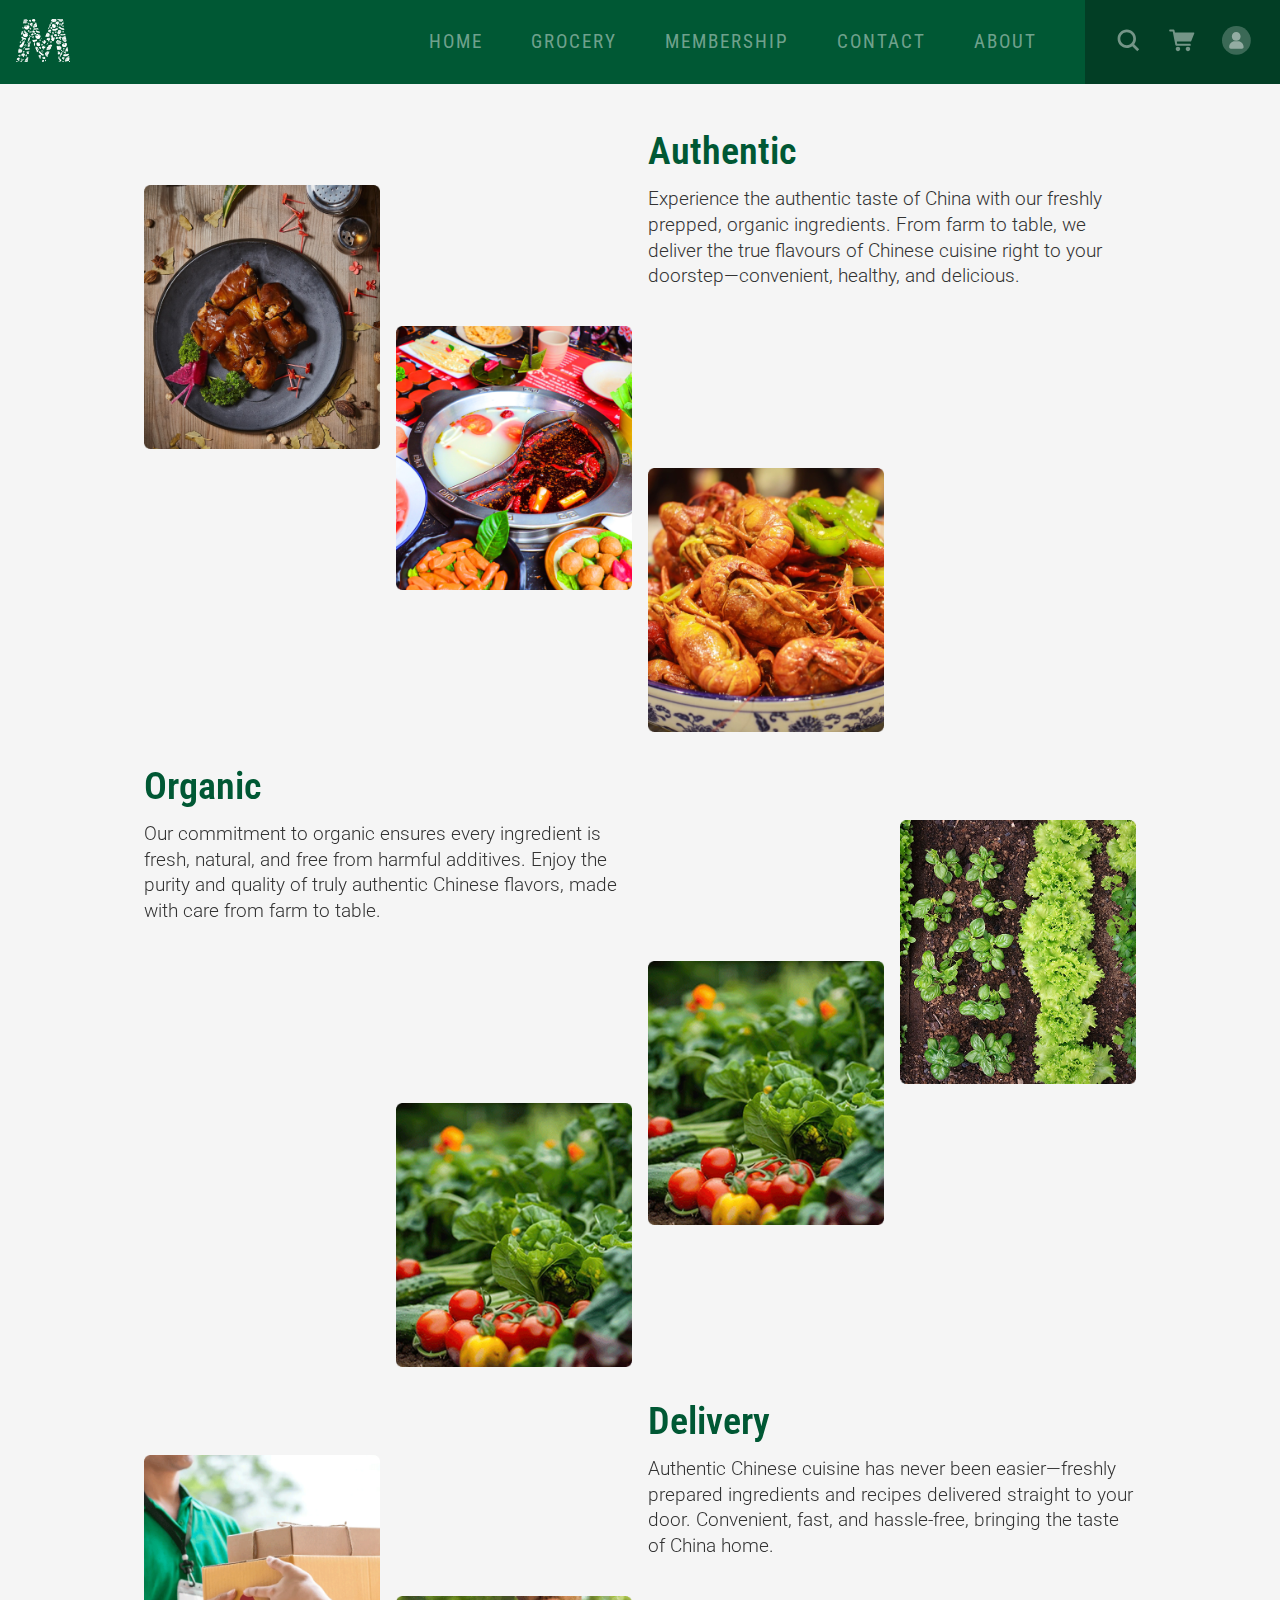
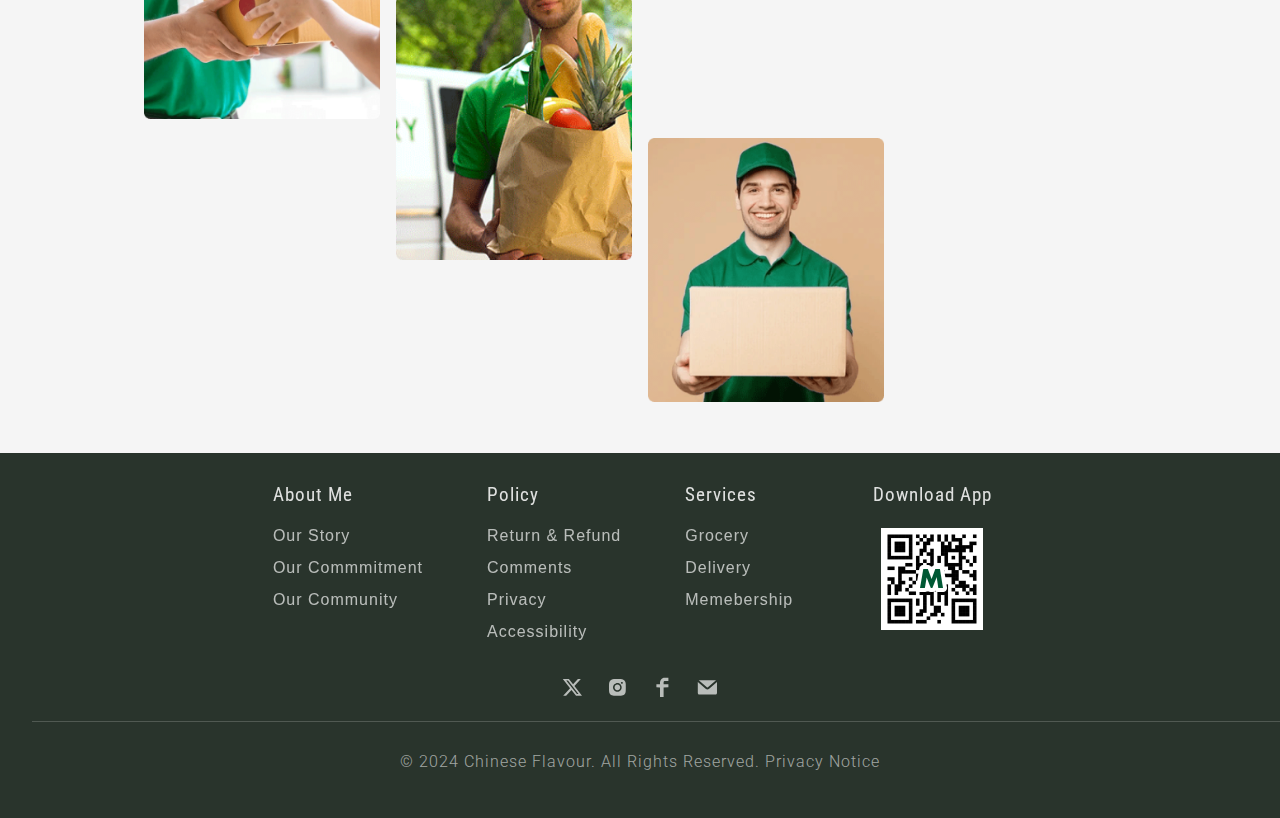
==== commit 5b4de12a: "Update banner and header to full-width design" ====
--- a/about.html
+++ b/about.html
@@ -23,56 +23,60 @@
     <header>
         <div class="header_container">
             <div class="header">
-                <!-- logo -->
-                <a class="logo" href="/">
-                    <img src="./css/images/logo.png" alt="logo">
-                </a>
-                <!-- search, cart and menu -->
-                <div class="header_right">
-                    <!-- this is the menu -->
-                    <div class="nav_items">
-                        <ul>
-                            <li class="nav_item"><a href="index.html">HOME</a></li>
-                            <li class="nav_item"><a href="grocery.html">GROCERY</a></li>
-                            <li class="nav_item"><a href="membership.html">MEMBERSHIP</a></li>
-                            <li class="nav_item"><a href="contact.html">CONTACT</a></li>
-                            <li class="nav_item"><a href="about.html">ABOUT</a></li>
-                        </ul>
-                    </div>
-                    <div class="header_buttons">
-                        <!-- search button -->
-                    <button class="search">
-                        <svg width="24" height="24" viewBox="0 0 24 24" fill="none">
-                            <path
-                                d="M16.8142 15.2101L21 19.3958L19.3956 21L15.21 16.8143C13.9374 17.757 12.3624 18.3144 10.6571 18.3144C6.42823 18.3144 3 14.8861 3 10.657C3 6.42825 6.42823 3 10.6571 3C14.8861 3 18.3143 6.42825 18.3143 10.6571C18.3143 12.3624 17.7569 13.9375 16.8142 15.2101ZM10.6571 16.0455C13.633 16.0455 16.0455 13.6331 16.0455 10.6571C16.0455 7.68116 13.633 5.26884 10.6571 5.26884C7.68114 5.26884 5.26883 7.68128 5.26883 10.657C5.26883 13.633 7.68125 16.0455 10.6571 16.0455Z"
-                                fill="currentColor" />
-                        </svg>
-                    </button>
-                        <!-- cart button -->
-                        <button class="cart">
-                            <svg width="36" height="36" viewBox="0 0 36 36" fill="none">
-                                <path fill-rule="evenodd" clip-rule="evenodd"
-                                    d="M32.3285 8.26523H9.19219C8.91094 8.26523 8.67188 8.06836 8.61914 7.79414L8.16914 5.5125C8.05312 4.92539 7.53633 4.5 6.93867 4.5H2.75508C2.0625 4.50352 1.5 5.0625 1.5 5.75859C1.5 6.45117 2.0625 7.01367 2.75508 7.01367H5.90508C5.90508 7.01367 5.90859 7.01367 5.90859 7.01719L9.22031 23.8184C9.33633 24.4055 9.85313 24.8309 10.4508 24.8309H27.1922C27.8777 24.8309 28.4578 24.293 28.4754 23.6109C28.493 22.9043 27.9234 22.3242 27.2203 22.3242H11.9625C11.6813 22.3242 11.4422 22.1273 11.3895 21.8531L11.0344 20.0531C10.9641 19.691 11.2383 19.3535 11.6074 19.3535H28.4156C28.6547 19.3535 28.8691 19.2094 28.957 18.9879L32.9508 9.19336C33.1301 8.74687 32.8066 8.26523 32.3285 8.26523ZM9.65625 28.6523C9.65625 29.3899 9.94923 30.0972 10.4707 30.6187C10.9923 31.1402 11.6996 31.4332 12.4371 31.4332C13.1746 31.4332 13.882 31.1402 14.4035 30.6187C14.925 30.0972 15.218 29.3899 15.218 28.6523C15.218 27.9148 14.925 27.2075 14.4035 26.686C13.882 26.1645 13.1746 25.8715 12.4371 25.8715C11.6996 25.8715 10.9923 26.1645 10.4707 26.686C9.94923 27.2075 9.65625 27.9148 9.65625 28.6523ZM22.9757 30.6187C22.4542 30.0972 22.1613 29.3899 22.1613 28.6523C22.1613 27.9148 22.4542 27.2075 22.9757 26.686C23.4973 26.1645 24.2046 25.8715 24.9421 25.8715C25.6796 25.8715 26.387 26.1645 26.9085 26.686C27.43 27.2075 27.723 27.9148 27.723 28.6523C27.723 29.3899 27.43 30.0972 26.9085 30.6187C26.387 31.1402 25.6796 31.4332 24.9421 31.4332C24.2046 31.4332 23.4973 31.1402 22.9757 30.6187Z"
-                                    fill="currentColor" />
-                            </svg>
-                        </button>
-                        <!-- sign in button -->
-                        <button class="sign_in">
-                            <svg width="48" height="48" viewBox="0 0 48 48" fill="none">
-                                <circle cx="24" cy="24" r="24" fill="currentColor" fill-opacity="0.5" />
-                                <path
-                                    d="M23.7251 24.7495C27.7661 24.7495 31.0543 21.4419 31.0541 17.3748C31.0541 13.3078 27.7662 10 23.7251 10C19.684 10 16.3961 13.309 16.3961 17.3748C16.3961 21.4408 19.684 24.7495 23.7251 24.7495ZM26.7453 25.4597H21.2538C16.1507 25.4597 12 29.6333 12 34.765V35.3173C12 38 16.0843 38 21.2538 38H26.7453C31.7115 38 36 38 36 35.3173V34.765C35.9999 29.6345 31.8486 25.4597 26.7453 25.4597Z"
-                                    fill="currentColor" />
-                            </svg>
-                        </button>
-                        <!-- menu button -->
-                        <button class="menu">
-                            <a href="menu_mobile.html">
-                            <svg width="24" height="24" viewBox="0 0 24 24" fill="none">
-                                <path d="M2 3H22V5H2V3ZM2 11H22V13H2V11ZM2 19H22V21H2V19Z" fill="currentColor" />
-                            </svg>
-                        </a>
-                        </button>  
+                <div class="nav_content">
+                    <!-- logo -->
+                    <a class="logo" href="/">
+                        <img src="./images/logo.png" alt="logo">
+                    </a>
+                    <!-- search, cart and menu -->
+                    <div class="header_right">
+
+                        <!-- this is the menu -->
+                        <div class="nav_items">
+                            <ul>
+                                <li class="nav_item"><a href="index.html">HOME</a></li>
+                                <li class="nav_item"><a href="grocery.html">GROCERY</a></li>
+                                <li class="nav_item"><a href="membership.html">MEMBERSHIP</a></li>
+                                <li class="nav_item"><a href="contact.html">CONTACT</a></li>
+                                <li class="nav_item"><a href="about.html">ABOUT</a></li>
+                            </ul>
+                        </div>
+                        <div class="header_buttons">
+                            <!-- search button -->
+                            <button class="search">
+                                <svg width="24" height="24" viewBox="0 0 24 24" fill="none">
+                                    <path
+                                        d="M16.8142 15.2101L21 19.3958L19.3956 21L15.21 16.8143C13.9374 17.757 12.3624 18.3144 10.6571 18.3144C6.42823 18.3144 3 14.8861 3 10.657C3 6.42825 6.42823 3 10.6571 3C14.8861 3 18.3143 6.42825 18.3143 10.6571C18.3143 12.3624 17.7569 13.9375 16.8142 15.2101ZM10.6571 16.0455C13.633 16.0455 16.0455 13.6331 16.0455 10.6571C16.0455 7.68116 13.633 5.26884 10.6571 5.26884C7.68114 5.26884 5.26883 7.68128 5.26883 10.657C5.26883 13.633 7.68125 16.0455 10.6571 16.0455Z"
+                                        fill="currentColor" />
+                                </svg>
+                            </button>
+                            <!-- cart button -->
+                            <button class="cart">
+                                <svg width="36" height="36" viewBox="0 0 36 36" fill="none">
+                                    <path fill-rule="evenodd" clip-rule="evenodd"
+                                        d="M32.3285 8.26523H9.19219C8.91094 8.26523 8.67188 8.06836 8.61914 7.79414L8.16914 5.5125C8.05312 4.92539 7.53633 4.5 6.93867 4.5H2.75508C2.0625 4.50352 1.5 5.0625 1.5 5.75859C1.5 6.45117 2.0625 7.01367 2.75508 7.01367H5.90508C5.90508 7.01367 5.90859 7.01367 5.90859 7.01719L9.22031 23.8184C9.33633 24.4055 9.85313 24.8309 10.4508 24.8309H27.1922C27.8777 24.8309 28.4578 24.293 28.4754 23.6109C28.493 22.9043 27.9234 22.3242 27.2203 22.3242H11.9625C11.6813 22.3242 11.4422 22.1273 11.3895 21.8531L11.0344 20.0531C10.9641 19.691 11.2383 19.3535 11.6074 19.3535H28.4156C28.6547 19.3535 28.8691 19.2094 28.957 18.9879L32.9508 9.19336C33.1301 8.74687 32.8066 8.26523 32.3285 8.26523ZM9.65625 28.6523C9.65625 29.3899 9.94923 30.0972 10.4707 30.6187C10.9923 31.1402 11.6996 31.4332 12.4371 31.4332C13.1746 31.4332 13.882 31.1402 14.4035 30.6187C14.925 30.0972 15.218 29.3899 15.218 28.6523C15.218 27.9148 14.925 27.2075 14.4035 26.686C13.882 26.1645 13.1746 25.8715 12.4371 25.8715C11.6996 25.8715 10.9923 26.1645 10.4707 26.686C9.94923 27.2075 9.65625 27.9148 9.65625 28.6523ZM22.9757 30.6187C22.4542 30.0972 22.1613 29.3899 22.1613 28.6523C22.1613 27.9148 22.4542 27.2075 22.9757 26.686C23.4973 26.1645 24.2046 25.8715 24.9421 25.8715C25.6796 25.8715 26.387 26.1645 26.9085 26.686C27.43 27.2075 27.723 27.9148 27.723 28.6523C27.723 29.3899 27.43 30.0972 26.9085 30.6187C26.387 31.1402 25.6796 31.4332 24.9421 31.4332C24.2046 31.4332 23.4973 31.1402 22.9757 30.6187Z"
+                                        fill="currentColor" />
+                                </svg>
+                            </button>
+                            <!-- sign in button -->
+                            <button class="sign_in">
+                                <svg width="48" height="48" viewBox="0 0 48 48" fill="none">
+                                    <circle cx="24" cy="24" r="24" fill="currentColor" fill-opacity="0.5" />
+                                    <path
+                                        d="M23.7251 24.7495C27.7661 24.7495 31.0543 21.4419 31.0541 17.3748C31.0541 13.3078 27.7662 10 23.7251 10C19.684 10 16.3961 13.309 16.3961 17.3748C16.3961 21.4408 19.684 24.7495 23.7251 24.7495ZM26.7453 25.4597H21.2538C16.1507 25.4597 12 29.6333 12 34.765V35.3173C12 38 16.0843 38 21.2538 38H26.7453C31.7115 38 36 38 36 35.3173V34.765C35.9999 29.6345 31.8486 25.4597 26.7453 25.4597Z"
+                                        fill="currentColor" />
+                                </svg>
+                            </button>
+                            <!-- menu button -->
+                            <button class="menu">
+                                <a href="menu_mobile.html">
+                                    <svg width="24" height="24" viewBox="0 0 24 24" fill="none">
+                                        <path d="M2 3H22V5H2V3ZM2 11H22V13H2V11ZM2 19H22V21H2V19Z"
+                                            fill="currentColor" />
+                                    </svg>
+                                </a>
+                            </button>
+                        </div>
                     </div>
                 </div>
             </div>
@@ -91,25 +95,25 @@
         </div>
         <!-- images -->
          <picture>
-            <source srcset="./css/images/desktop/authentic_1.png"
-            media="(min-width:700px)"/>
-            <source srcset="./css/images/mobile/authentic_1.png"
-            media="(max-width:700px)"/>
-            <img src="./css/images/mobile/authentic_1.png" alt="authentic_1">
-         </picture>
-         <picture>
-            <source srcset="./css/images/desktop/authentic_2.png"
-            media="(min-width:700px)"/>
-            <source srcset="./css/images/mobile/authentic_2.png"
-            media="(max-width:700px)"/>
-            <img src="./css/images/mobile/authentic_2.png" alt="authentic_2">
-         </picture>
-         <picture>
-            <source srcset="./css/images/desktop/authentic_3.png"
-            media="(min-width:700px)"/>
-            <source srcset="./css/images/mobile/authentic_3.png"
-            media="(max-width:700px)"/>
-            <img src="./css/images/mobile/authentic_3.png" alt="authentic_3">
+            <source srcset="./images/desktop/authentic_1.png"
+            media="(min-width:700px)"/>
+            <source srcset="./images/mobile/authentic_1.png"
+            media="(max-width:700px)"/>
+            <img src="./images/mobile/authentic_1.png" alt="authentic_1">
+         </picture>
+         <picture>
+            <source srcset="./images/desktop/authentic_2.png"
+            media="(min-width:700px)"/>
+            <source srcset="./images/mobile/authentic_2.png"
+            media="(max-width:700px)"/>
+            <img src="./images/mobile/authentic_2.png" alt="authentic_2">
+         </picture>
+         <picture>
+            <source srcset="./images/desktop/authentic_3.png"
+            media="(min-width:700px)"/>
+            <source srcset="./images/mobile/authentic_3.png"
+            media="(max-width:700px)"/>
+            <img src="./images/mobile/authentic_3.png" alt="authentic_3">
          </picture>
            
     </div>
@@ -124,25 +128,25 @@
         </div>
         <!-- images -->
         <picture>
-            <source srcset="./css/images/desktop/organic_1.png"
-            media="(min-width:700px)"/>
-            <source srcset="./css/images/mobile/organic_1.png"
-            media="(max-width:700px)"/>
-            <img src="./css/images/mobile/organic_1.png" alt="organic_1">
-         </picture>
-         <picture>
-            <source srcset="./css/images/desktop/organic_2.png"
-            media="(min-width:700px)"/>
-            <source srcset="./css/images/mobile/organic_2.png"
-            media="(max-width:700px)"/>
-            <img src="./css/images/mobile/organic_2.png" alt="organic_2">
-         </picture>
-         <picture>
-            <source srcset="./css/images/desktop/organic_3.png"
-            media="(min-width:700px)"/>
-            <source srcset="./css/images/mobile/organic_3.png"
-            media="(max-width:700px)"/>
-            <img src="./css/images/mobile/organic_3.png" alt="organic_3">
+            <source srcset="./images/desktop/organic_1.png"
+            media="(min-width:700px)"/>
+            <source srcset="./images/mobile/organic_1.png"
+            media="(max-width:700px)"/>
+            <img src="./images/mobile/organic_1.png" alt="organic_1">
+         </picture>
+         <picture>
+            <source srcset="/images/desktop/organic_2.png"
+            media="(min-width:700px)"/>
+            <source srcset="/images/mobile/organic_2.png"
+            media="(max-width:700px)"/>
+            <img src="/images/mobile/organic_2.png" alt="organic_2">
+         </picture>
+         <picture>
+            <source srcset="/images/desktop/organic_2.png"
+            media="(min-width:700px)"/>
+            <source srcset="/images/mobile/organic_2.png"
+            media="(max-width:700px)"/>
+            <img src="/images/mobile/organic_2.png" alt="organic_3">
          </picture>
             
     </div>
@@ -156,25 +160,25 @@
             <iframe width="560" height="315" src="https://www.youtube.com/embed/YemM5RiCKpA?si=yS12JKhs6-YKDlFt" title="YouTube video player" frameborder="0" allow="accelerometer; autoplay; clipboard-write; encrypted-media; gyroscope; picture-in-picture; web-share" referrerpolicy="strict-origin-when-cross-origin" allowfullscreen></iframe>
         </div>
         <picture>
-            <source srcset="./css/images/desktop/delivery_1.png"
-            media="(min-width:700px)"/>
-            <source srcset="./css/images/mobile/delivery_1.png"
-            media="(max-width:700px)"/>
-            <img src="./css/images/mobile/delivery_1.png" alt="delivery_1">
-         </picture>
-         <picture>
-            <source srcset="./css/images/desktop/delivery_2.png"
-            media="(min-width:700px)"/>
-            <source srcset="./css/images/mobile/delivery_2.png"
-            media="(max-width:700px)"/>
-            <img src="./css/images/mobile/delivery_2.png" alt="delivery_2">
-         </picture>
-         <picture>
-            <source srcset="./css/images/desktop/delivery_3.png"
-            media="(min-width:700px)"/>
-            <source srcset="./css/images/mobile/delivery_3.png"
-            media="(max-width:700px)"/>
-            <img src="./css/images/mobile/delivery_3.png" alt="delivery_3">
+            <source srcset="/images/desktop/delivery_1.png"
+            media="(min-width:700px)"/>
+            <source srcset="/images/mobile/delivery_1.png"
+            media="(max-width:700px)"/>
+            <img src="/images/mobile/delivery_1.png" alt="delivery_1">
+         </picture>
+         <picture>
+            <source srcset="/images/desktop/delivery_2.png"
+            media="(min-width:700px)"/>
+            <source srcset="/images/mobile/delivery_2.png"
+            media="(max-width:700px)"/>
+            <img src="/images/mobile/delivery_2.png" alt="delivery_2">
+         </picture>
+         <picture>
+            <source srcset="/images/desktop/delivery_3.png"
+            media="(min-width:700px)"/>
+            <source srcset="/images/mobile/delivery_3.png"
+            media="(max-width:700px)"/>
+            <img src="/images/mobile/delivery_3.png" alt="delivery_3">
          </picture>
     </div>
 </div>
@@ -209,7 +213,7 @@
             </div>
             <div class="qr_code">
                 <h4>Download App</h4>
-                <img src="./css/images/QR_code.png" alt="qr_code">
+                <img src="./images/QR_code.png" alt="qr_code">
             </div>
         </div>
         
--- a/css/main.css
+++ b/css/main.css
@@ -35,15 +35,20 @@
 /* header layout */
 .header {
     max-width: 100%;
-    height: 72px;
+    height: 84px;
     flex-shrink: 0;
     background-color: var(--primary-1);
+}
+.banner_container {
+    background-color: #FBF9EF;
+}
+
+.nav_content {
     display: flex;
     flex-direction: row;
     align-items: center;
     justify-content: space-between;
 }
-
 .nav_items {
     display: none;
 }
@@ -79,27 +84,25 @@
 }
 
 /* banner style & layout */
-.banner {
-    background-color: #FBF9EF;
-    width: 100%;
-    height: auto;
+.banner_container {
     display: flex;
     flex-direction: column-reverse;
-
-}
-
-.banner .image_container {
-    width: 100%;
-    height: 360px;
+}
+
+.banner_container .image_container {
+    width: 100%;
+    height: 100%;
+    max-height: 560px;
     overflow: hidden;
 }
 
-.banner img {
+.banner_container img,
+.banner_container source {
     background-color: #FBF9EF;
     width: 100%;
     height: 100%;
     object-fit: cover;
-    object-position: bottom;
+    object-position: right;
     flex-shrink: 0;
 }
 
@@ -133,7 +136,7 @@
     bottom: 0px;
     width: 100%;
     height: 100%;
-    background-image: url(./images/highlight_circle_1.svg);
+    background-image: url(/images/highlight_circle_1.svg);
     background-repeat: no-repeat;
 }
 
@@ -148,7 +151,7 @@
     bottom: -40px;
     width: 200%;
     height: 200%;
-    background-image: url(./images/highlight_circle_2.svg);
+    background-image: url(/images/highlight_circle_2.svg);
     background-repeat: no-repeat;
 }
 
@@ -164,7 +167,7 @@
     bottom: -12px;
     width: 100%;
     height: 12px;
-    background-image: url(./images/highlight_uncerline_1.svg);
+    background-image: url(/images/highlight_uncerline_1.svg);
     background-repeat: no-repeat;
 }
 
@@ -180,21 +183,26 @@
     bottom: -8px;
     width: 100%;
     height: 10px;
-    background-image: url(./images/highlight_uncerline_2.svg);
+    background-image: url(/images/highlight_uncerline_2.svg);
     background-repeat: no-repeat;
 }
 
 /* header button style */
 .button {
-    margin-top: 2rem;
+    margin-top: 4rem;
     background-color: var(--primary-1);
     width: 12rem;
-    height: 3rem;
-    border-radius: 1.5rem;
+    height: 4rem;
+    border-radius: 2rem;
     display: flex;
     flex-direction: column;
     align-items: center;
     justify-content: center;
+    transition: all 0.3s ease-in-out;
+}
+.button:hover {
+    background-color: #0c8a56;
+    cursor: pointer;
 }
 
 .button a {
@@ -209,10 +217,6 @@
 
 /* featured service */
 /* text style */
-.services_container {
-    margin: auto 0rem;
-}
-
 h1 {
     font-family: "Roboto Condensed";
     ;
@@ -311,6 +315,10 @@
 
 .services_container .grid_container .card a {
     display: none;
+    transition: all 0.5s ease-in-out;
+}
+.services_container .grid_container .card a:hover {
+    background-color: #FFF;
 }
 
 /* shopping & products layout */
@@ -412,7 +420,8 @@
 
 .grid_container .product_item img {
     width: 100%;
-    height: 176px;
+    height: 100%;
+    max-height: 320px;
     object-fit: cover;
     border-radius: 0.5rem 0.5rem 0 0;
 }
@@ -443,13 +452,13 @@
 
 .grid_container .product_item button {
     background: none;
+    color: var(--primary-1);
     border: none;
     cursor: pointer;
     padding-right: 0.5rem;
 }
 
 /* contact style */
-
 /* contact us */
 /* contact layout */
 .contact_grid_container {
@@ -1013,10 +1022,14 @@
 /* desktop screen */
 @media screen and (min-width: 960px) {
 
-    /* header_right layout */
-    .header {
-        height: 84px;
-        display: flex;
+    .nav_content,
+    .banner,
+    .services_container,
+    .shopping_container ,
+    .main_info,
+    .main_contact {
+        max-width: 1440px;
+        margin: 0 auto;
     }
 
     .header_right {
@@ -1025,7 +1038,6 @@
         align-items: center;
         gap: 1rem;
         margin-left: auto;
-        margin-right: 1rem;
     }
 
     /* menu hidden */
@@ -1067,7 +1079,7 @@
     }
 
     /* banner style */
-    .banner {
+    .banner_container {
         display: grid;
         grid-template-columns: 1fr 1fr;
         align-items: center;
@@ -1077,6 +1089,8 @@
         grid-column: 2 / span 1;
         width: 100%;
         height: auto;
+        max-height: 640px;
+        object-fit: contain;
     }
 
     .banner .slogon_container {
@@ -1092,6 +1106,10 @@
         margin-top: 3rem;
     }
 
+    /* service layout */
+     .grid_container {
+        padding: 0 1rem;
+    }
      /* services items */
      .services_container .grid_container .card_recipe {
         grid-column: 1 / span 2;
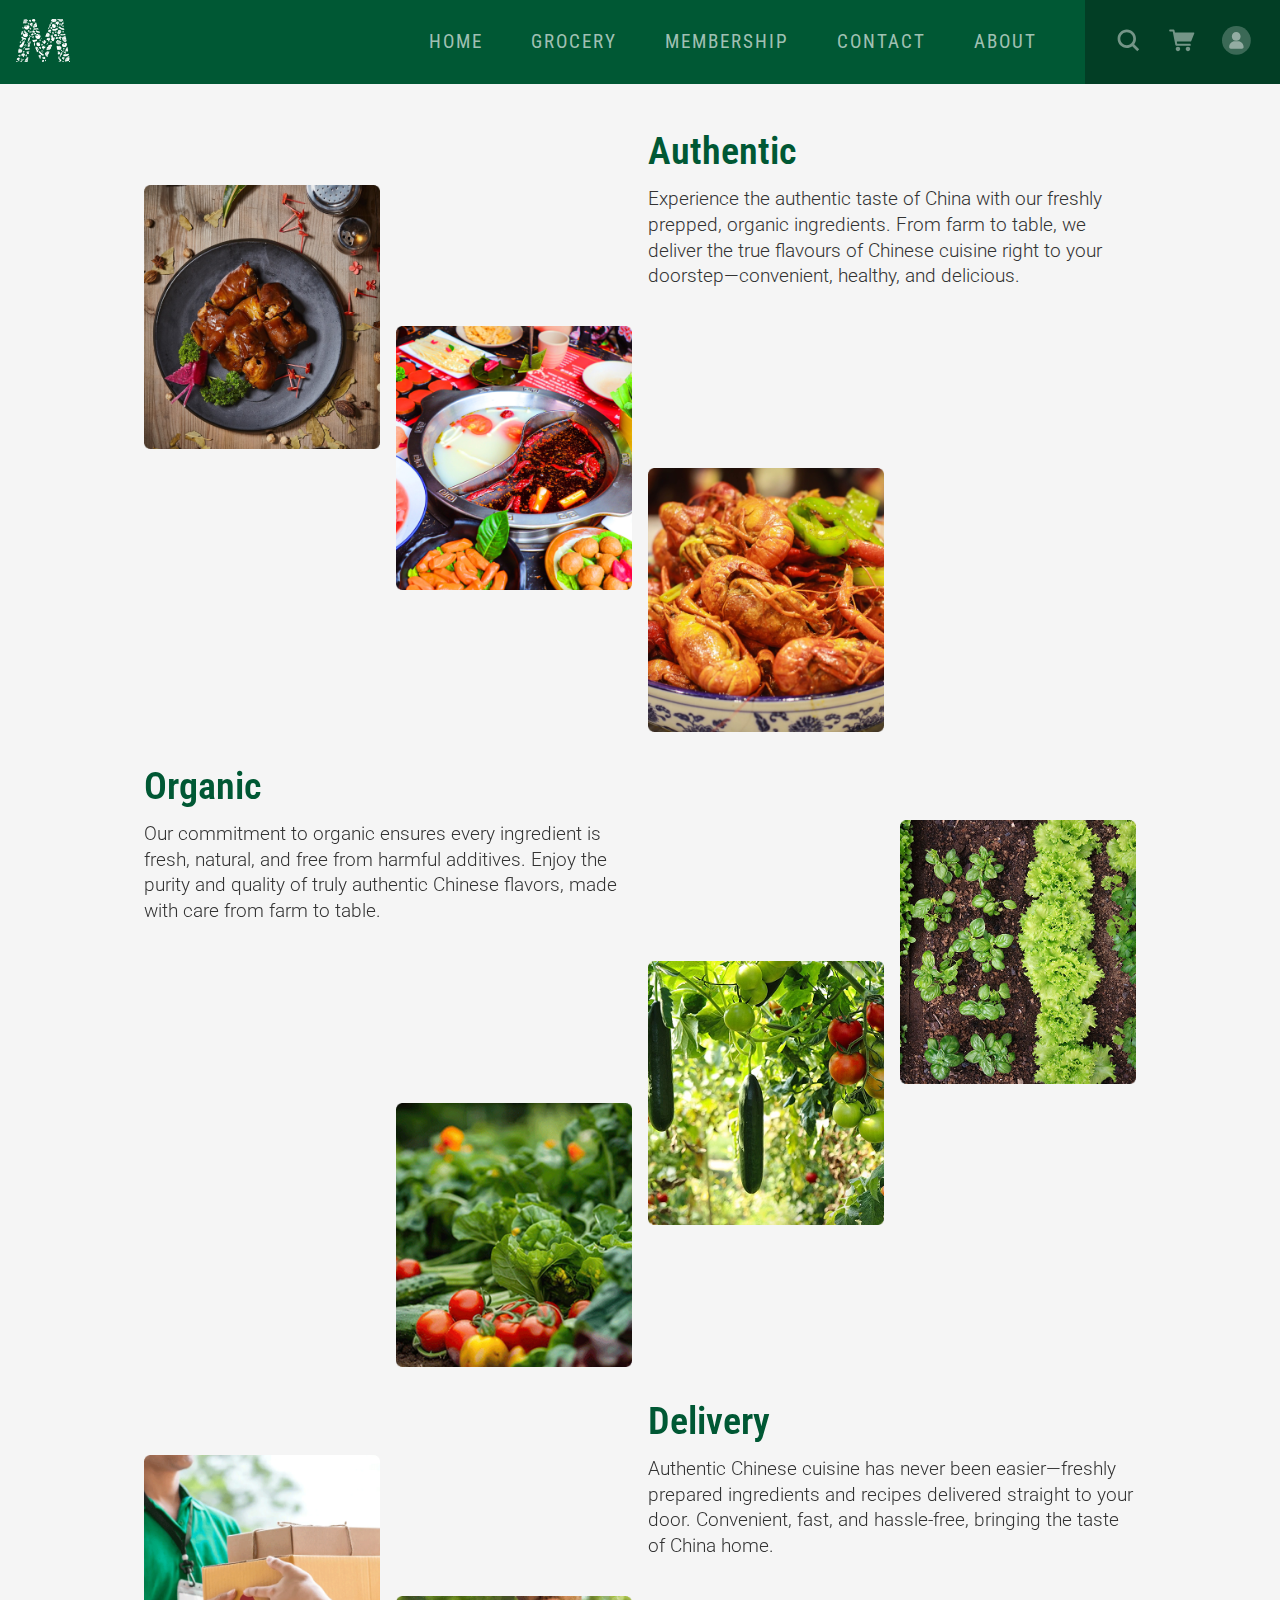
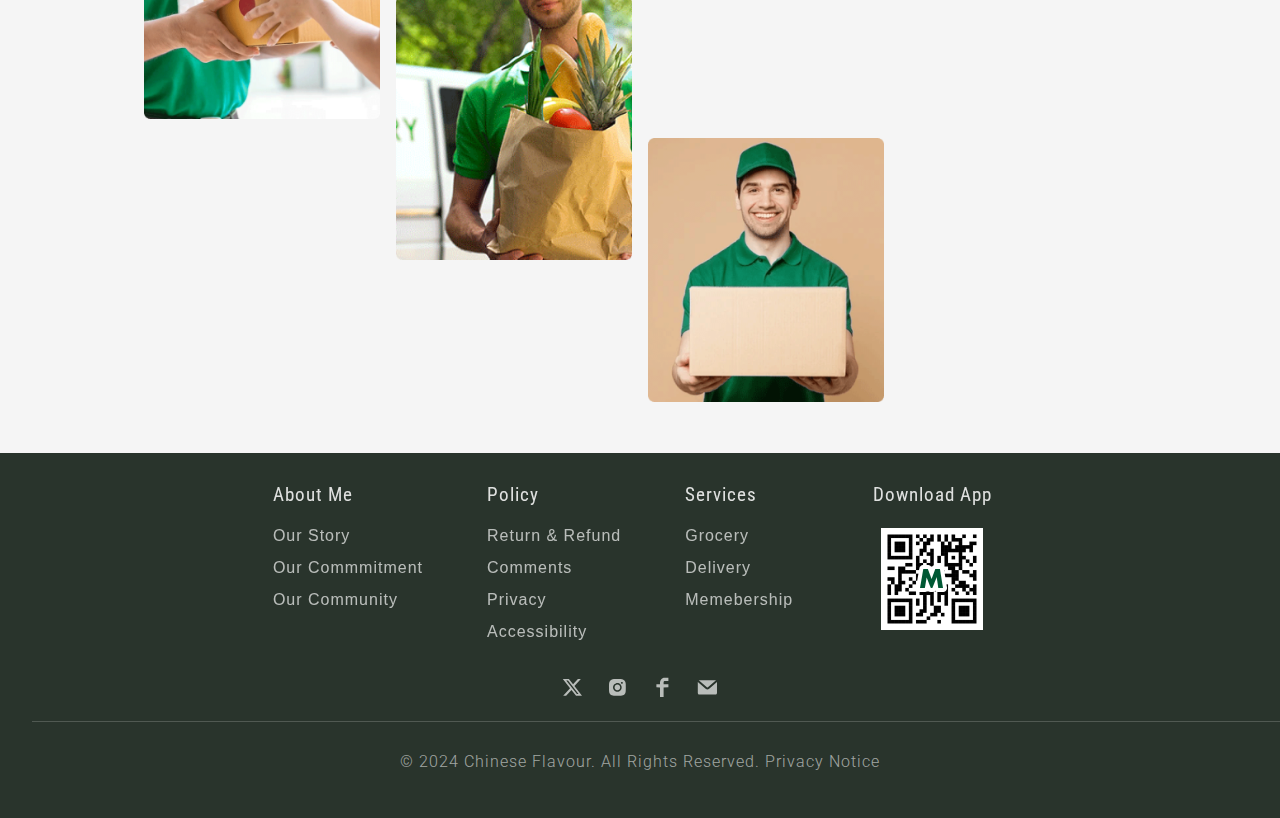
==== commit 95ad78a5: "Add accessibility" ====
--- a/about.html
+++ b/about.html
@@ -20,19 +20,28 @@
     <title>About</title>
 </head>
 <body>
+    <!-- adding skip links -->
+    <div class="skip_link_container">
+        <ul class="skip_links">
+          <li><a href="#nav_items">Skip to nav items</a></li>
+          <li><a href="#authentic">Skip to authentic</a></li>
+          <li><a href="#organic">Skip to organic</a></li>
+          <li><a href="#delivery">Skip to delivery</a></li>
+        </ul>
+      </div>
     <header>
         <div class="header_container">
             <div class="header">
                 <div class="nav_content">
                     <!-- logo -->
                     <a class="logo" href="/">
-                        <img src="./images/logo.png" alt="logo">
+                        <img role="img" src="./images/logo.png" alt="This is the logo of this website">
                     </a>
                     <!-- search, cart and menu -->
                     <div class="header_right">
 
                         <!-- this is the menu -->
-                        <div class="nav_items">
+                        <div class="nav_items" id="nav_items">
                             <ul>
                                 <li class="nav_item"><a href="index.html">HOME</a></li>
                                 <li class="nav_item"><a href="grocery.html">GROCERY</a></li>
@@ -43,7 +52,7 @@
                         </div>
                         <div class="header_buttons">
                             <!-- search button -->
-                            <button class="search">
+                            <button role="button" class="search">
                                 <svg width="24" height="24" viewBox="0 0 24 24" fill="none">
                                     <path
                                         d="M16.8142 15.2101L21 19.3958L19.3956 21L15.21 16.8143C13.9374 17.757 12.3624 18.3144 10.6571 18.3144C6.42823 18.3144 3 14.8861 3 10.657C3 6.42825 6.42823 3 10.6571 3C14.8861 3 18.3143 6.42825 18.3143 10.6571C18.3143 12.3624 17.7569 13.9375 16.8142 15.2101ZM10.6571 16.0455C13.633 16.0455 16.0455 13.6331 16.0455 10.6571C16.0455 7.68116 13.633 5.26884 10.6571 5.26884C7.68114 5.26884 5.26883 7.68128 5.26883 10.657C5.26883 13.633 7.68125 16.0455 10.6571 16.0455Z"
@@ -51,7 +60,7 @@
                                 </svg>
                             </button>
                             <!-- cart button -->
-                            <button class="cart">
+                            <button role="button" class="cart">
                                 <svg width="36" height="36" viewBox="0 0 36 36" fill="none">
                                     <path fill-rule="evenodd" clip-rule="evenodd"
                                         d="M32.3285 8.26523H9.19219C8.91094 8.26523 8.67188 8.06836 8.61914 7.79414L8.16914 5.5125C8.05312 4.92539 7.53633 4.5 6.93867 4.5H2.75508C2.0625 4.50352 1.5 5.0625 1.5 5.75859C1.5 6.45117 2.0625 7.01367 2.75508 7.01367H5.90508C5.90508 7.01367 5.90859 7.01367 5.90859 7.01719L9.22031 23.8184C9.33633 24.4055 9.85313 24.8309 10.4508 24.8309H27.1922C27.8777 24.8309 28.4578 24.293 28.4754 23.6109C28.493 22.9043 27.9234 22.3242 27.2203 22.3242H11.9625C11.6813 22.3242 11.4422 22.1273 11.3895 21.8531L11.0344 20.0531C10.9641 19.691 11.2383 19.3535 11.6074 19.3535H28.4156C28.6547 19.3535 28.8691 19.2094 28.957 18.9879L32.9508 9.19336C33.1301 8.74687 32.8066 8.26523 32.3285 8.26523ZM9.65625 28.6523C9.65625 29.3899 9.94923 30.0972 10.4707 30.6187C10.9923 31.1402 11.6996 31.4332 12.4371 31.4332C13.1746 31.4332 13.882 31.1402 14.4035 30.6187C14.925 30.0972 15.218 29.3899 15.218 28.6523C15.218 27.9148 14.925 27.2075 14.4035 26.686C13.882 26.1645 13.1746 25.8715 12.4371 25.8715C11.6996 25.8715 10.9923 26.1645 10.4707 26.686C9.94923 27.2075 9.65625 27.9148 9.65625 28.6523ZM22.9757 30.6187C22.4542 30.0972 22.1613 29.3899 22.1613 28.6523C22.1613 27.9148 22.4542 27.2075 22.9757 26.686C23.4973 26.1645 24.2046 25.8715 24.9421 25.8715C25.6796 25.8715 26.387 26.1645 26.9085 26.686C27.43 27.2075 27.723 27.9148 27.723 28.6523C27.723 29.3899 27.43 30.0972 26.9085 30.6187C26.387 31.1402 25.6796 31.4332 24.9421 31.4332C24.2046 31.4332 23.4973 31.1402 22.9757 30.6187Z"
@@ -59,7 +68,7 @@
                                 </svg>
                             </button>
                             <!-- sign in button -->
-                            <button class="sign_in">
+                            <button role="button" class="sign_in">
                                 <svg width="48" height="48" viewBox="0 0 48 48" fill="none">
                                     <circle cx="24" cy="24" r="24" fill="currentColor" fill-opacity="0.5" />
                                     <path
@@ -68,30 +77,37 @@
                                 </svg>
                             </button>
                             <!-- menu button -->
-                            <button class="menu">
-                                <a href="menu_mobile.html">
-                                    <svg width="24" height="24" viewBox="0 0 24 24" fill="none">
-                                        <path d="M2 3H22V5H2V3ZM2 11H22V13H2V11ZM2 19H22V21H2V19Z"
-                                            fill="currentColor" />
-                                    </svg>
-                                </a>
-                            </button>
+                            <a href="menu_mobile.html" class="menu" aria-label="Menu">
+                                <svg width="24" height="24" viewBox="0 0 24 24" fill="none" aria-hidden="true" role="img">
+                                    <path d="M2 3H22V5H2V3ZM2 11H22V13H2V11ZM2 19H22V21H2V19Z"
+                                        fill="currentColor" />
+                                </svg>
+                            </a>
                         </div>
                     </div>
                 </div>
             </div>
+        </div>
     </header>
-    <main>
+    <main role="main">
         <div class="about">
-        <div class="about_container authentic">
+        <div class="about_container authentic" id="authentic">
             <div class="text_content">
-            <h1>Authentic</h1>
+            <h1 role="heading">Authentic</h1>
             <p>Experience the authentic taste of China with our freshly prepped, organic ingredients. From farm to table, we deliver the true flavours of Chinese cuisine right to your doorstep—convenient, healthy, and delicious.</p>
         </div>
         
         <!-- video -->
         <div class="video_container">
-            <iframe width="200" height="320" src="https://www.youtube.com/embed/xlg-fWC3GzA?si=q60fOR4L5N-lg3Co" title="YouTube video player" frameborder="0" allow="accelerometer; autoplay; clipboard-write; encrypted-media; gyroscope; picture-in-picture; web-share" referrerpolicy="strict-origin-when-cross-origin" allowfullscreen></iframe>
+            <iframe 
+                width="200" 
+                height="320" 
+                src="https://www.youtube.com/embed/xlg-fWC3GzA?si=q60fOR4L5N-lg3Co" 
+                title="YouTube video player" 
+                allow="accelerometer; autoplay; clipboard-write; encrypted-media; gyroscope; picture-in-picture; web-share" 
+                referrerpolicy="strict-origin-when-cross-origin" 
+                allowfullscreen>
+            </iframe>
         </div>
         <!-- images -->
          <picture>
@@ -99,32 +115,37 @@
             media="(min-width:700px)"/>
             <source srcset="./images/mobile/authentic_1.png"
             media="(max-width:700px)"/>
-            <img src="./images/mobile/authentic_1.png" alt="authentic_1">
+            <img role="img" src="./images/mobile/authentic_1.png" alt="authentic_1">
          </picture>
          <picture>
             <source srcset="./images/desktop/authentic_2.png"
             media="(min-width:700px)"/>
             <source srcset="./images/mobile/authentic_2.png"
             media="(max-width:700px)"/>
-            <img src="./images/mobile/authentic_2.png" alt="authentic_2">
+            <img role="img" src="./images/mobile/authentic_2.png" alt="authentic_2">
          </picture>
          <picture>
             <source srcset="./images/desktop/authentic_3.png"
             media="(min-width:700px)"/>
             <source srcset="./images/mobile/authentic_3.png"
             media="(max-width:700px)"/>
-            <img src="./images/mobile/authentic_3.png" alt="authentic_3">
+            <img role="img" src="./images/mobile/authentic_3.png" alt="authentic_3">
          </picture>
            
     </div>
 
-        <div class="about_container organic">
+        <div class="about_container organic" id="organic">
             <div class="text_content">
-            <h1>Organic</h1>
+            <h1 role="heading">Organic</h1>
             <p>Our commitment to organic ensures every ingredient is fresh, natural, and free from harmful additives. Enjoy the purity and quality of truly authentic Chinese flavors, made with care from farm to table.</p>
         </div>
         <div class="video_container">
-            <iframe width="560" height="315" src="https://www.youtube.com/embed/Vagc5qqm1_o?si=uDHGd1eqWn2erbjo" title="YouTube video player" frameborder="0" allow="accelerometer; autoplay; clipboard-write; encrypted-media; gyroscope; picture-in-picture; web-share" referrerpolicy="strict-origin-when-cross-origin" allowfullscreen></iframe>
+            <iframe 
+            width="560" height="315" 
+            src="https://www.youtube.com/embed/Vagc5qqm1_o?si=uDHGd1eqWn2erbjo" title="YouTube video player" 
+            allow="accelerometer; autoplay; clipboard-write; encrypted-media; gyroscope; picture-in-picture; web-share" referrerpolicy="strict-origin-when-cross-origin"
+            allowfullscreen>
+        </iframe>
         </div>
         <!-- images -->
         <picture>
@@ -132,53 +153,57 @@
             media="(min-width:700px)"/>
             <source srcset="./images/mobile/organic_1.png"
             media="(max-width:700px)"/>
-            <img src="./images/mobile/organic_1.png" alt="organic_1">
-         </picture>
-         <picture>
-            <source srcset="/images/desktop/organic_2.png"
-            media="(min-width:700px)"/>
-            <source srcset="/images/mobile/organic_2.png"
-            media="(max-width:700px)"/>
-            <img src="/images/mobile/organic_2.png" alt="organic_2">
-         </picture>
-         <picture>
-            <source srcset="/images/desktop/organic_2.png"
-            media="(min-width:700px)"/>
-            <source srcset="/images/mobile/organic_2.png"
-            media="(max-width:700px)"/>
-            <img src="/images/mobile/organic_2.png" alt="organic_3">
+            <img role="img" src="./images/mobile/organic_1.png" alt="organic_1">
+         </picture>
+         <picture>
+            <source srcset="./images/desktop/organic_2.png"
+            media="(min-width:700px)"/>
+            <source srcset="./images/mobile/organic_2.png"
+            media="(max-width:700px)"/>
+            <img role="img" src="./images/mobile/organic_2.png" alt="organic_2">
+         </picture>
+         <picture>
+            <source srcset="./images/desktop/organic_3.png"
+            media="(min-width:700px)"/>
+            <source srcset="./images/mobile/organic_3.png"
+            media="(max-width:700px)"/>
+            <img role="img" src="./images/mobile/organic_3.png" alt="organic_3">
          </picture>
             
     </div>
 
-        <div class="about_container delivery">
+        <div class="about_container delivery" id="delivery">
             <div class="text_content">
-            <h1>Delivery</h1>
+            <h1 role="heading">Delivery</h1>
             <p>Authentic Chinese cuisine has never been easier—freshly prepared ingredients and recipes delivered straight to your door. Convenient, fast, and hassle-free, bringing the taste of China home.</p>
         </div>
         <div class="video_container">
-            <iframe width="560" height="315" src="https://www.youtube.com/embed/YemM5RiCKpA?si=yS12JKhs6-YKDlFt" title="YouTube video player" frameborder="0" allow="accelerometer; autoplay; clipboard-write; encrypted-media; gyroscope; picture-in-picture; web-share" referrerpolicy="strict-origin-when-cross-origin" allowfullscreen></iframe>
+            <iframe width="560" height="315"
+            src="https://www.youtube.com/embed/YemM5RiCKpA?si=yS12JKhs6-YKDlFt" title="YouTube video player"
+            allow="accelerometer; autoplay; clipboard-write; encrypted-media; gyroscope; picture-in-picture; web-share" referrerpolicy="strict-origin-when-cross-origin"
+            allowfullscreen>
+        </iframe>
         </div>
         <picture>
             <source srcset="/images/desktop/delivery_1.png"
             media="(min-width:700px)"/>
             <source srcset="/images/mobile/delivery_1.png"
             media="(max-width:700px)"/>
-            <img src="/images/mobile/delivery_1.png" alt="delivery_1">
+            <img role="img" src="/images/mobile/delivery_1.png" alt="delivery_1">
          </picture>
          <picture>
             <source srcset="/images/desktop/delivery_2.png"
             media="(min-width:700px)"/>
             <source srcset="/images/mobile/delivery_2.png"
             media="(max-width:700px)"/>
-            <img src="/images/mobile/delivery_2.png" alt="delivery_2">
+            <img role="img" src="/images/mobile/delivery_2.png" alt="delivery_2">
          </picture>
          <picture>
             <source srcset="/images/desktop/delivery_3.png"
             media="(min-width:700px)"/>
             <source srcset="/images/mobile/delivery_3.png"
             media="(max-width:700px)"/>
-            <img src="/images/mobile/delivery_3.png" alt="delivery_3">
+            <img role="img" src="/images/mobile/delivery_3.png" alt="delivery_3">
          </picture>
     </div>
 </div>
@@ -189,31 +214,31 @@
             <div class="about_me link">
                 <h4>About Me</h4>
                 <ul>
-                    <li><a href="our_story">Our Story</a></li>
-                    <li><a href="our_commmitment">Our Commmitment</a></li>
-                    <li><a href="our_community">Our Community</a></li>
+                    <li role="listitem"><a href="our_story">Our Story</a></li>
+                    <li role="listitem"><a href="our_commmitment">Our Commmitment</a></li>
+                    <li role="listitem"><a href="our_community">Our Community</a></li>
                 </ul>
             </div>
             <div class="policy link">
                 <h4>Policy</h4>
                 <ul>
-                    <li><a href="return_refund">Return & Refund</a></li>
-                    <li><a href="comments">Comments</a></li>
-                    <li><a href="privacy">Privacy</a></li>
-                    <li><a href="accessibility">Accessibility</a></li>
+                    <li role="listitem"><a href="return_refund">Return & Refund</a></li>
+                    <li role="listitem"><a href="comments">Comments</a></li>
+                    <li role="listitem"><a href="privacy">Privacy</a></li>
+                    <li role="listitem"><a href="accessibility">Accessibility</a></li>
                 </ul>
             </div>
             <div class="services link">
                 <h4>Services</h4>
                 <ul>
-                    <li><a href="grocery">Grocery</a></li>
-                    <li><a href="delivery">Delivery</a></li>
-                    <li><a href="membership">Memebership</a></li>
+                    <li role="listitem"><a href="grocery">Grocery</a></li>
+                    <li role="listitem"><a href="delivery">Delivery</a></li>
+                    <li role="listitem"><a href="membership">Memebership</a></li>
                 </ul>
             </div>
             <div class="qr_code">
                 <h4>Download App</h4>
-                <img src="./images/QR_code.png" alt="qr_code">
+                <img role="img" src="./images/QR_code.png" alt="qr_code">
             </div>
         </div>
         
--- a/css/main.css
+++ b/css/main.css
@@ -12,6 +12,24 @@
     background-color: #f5f5f5;
 }
 
+.skip_links {
+    list-style: none;
+    margin: 0;
+    padding: 0;
+}
+
+.skip_links a {
+    position: absolute;
+    top: -3rem;
+    background-color: black;
+    color: aliceblue;
+    padding: 0.5rem;
+}
+
+.skip_links a:focus {
+    top: 0;
+}
+
 h1,
 h2,
 h3,
@@ -39,6 +57,7 @@
     flex-shrink: 0;
     background-color: var(--primary-1);
 }
+
 .banner_container {
     background-color: #FBF9EF;
 }
@@ -49,6 +68,7 @@
     align-items: center;
     justify-content: space-between;
 }
+
 .nav_items {
     display: none;
 }
@@ -200,6 +220,7 @@
     justify-content: center;
     transition: all 0.3s ease-in-out;
 }
+
 .button:hover {
     background-color: #0c8a56;
     cursor: pointer;
@@ -273,6 +294,7 @@
     height: 100%;
     display: block;
 }
+
 .services_container .grid_container .card picture source,
 .services_container .grid_container .card picture img {
     width: 100%;
@@ -317,6 +339,7 @@
     display: none;
     transition: all 0.5s ease-in-out;
 }
+
 .services_container .grid_container .card a:hover {
     background-color: #FFF;
 }
@@ -331,6 +354,7 @@
     padding: 2rem 1rem;
     box-sizing: border-box;
 }
+
 .product_item picture {
     width: 100%;
     height: 100%;
@@ -556,7 +580,15 @@
 
 /* form details */
 .form_container label {
-    display: none;
+    position: absolute;
+    width: 1px;
+    height: 1px;
+    padding: 0;
+    margin: -1px;
+    overflow: hidden;
+    clip: rect(0, 0, 0, 0);
+    white-space: nowrap;
+    border: 0;
 }
 
 .form_container input,
@@ -649,12 +681,34 @@
 
 /* mobile menu style */
 /* menu layout */
+.menu {
+    display: flex;
+    align-items: center;
+    justify-content: center;
+    background: none;
+    border: none;
+    padding: 0.8rem;
+    cursor: pointer;
+    color: var(--primary-4);
+    text-decoration: none;
+}
+
+.menu svg {
+    transition: color 0.3s ease;
+}
+
+.menu:hover svg {
+    color: #FFF;
+}
+
 .menu_list {
     display: flex;
     flex-direction: column;
     justify-content: space-evenly;
     margin: 2rem 0;
-}
+
+}
+
 .menu_item {
     display: flex;
     flex-direction: column;
@@ -662,12 +716,14 @@
     padding: 1rem 0;
     width: 100%;
 }
+
 .menu_list .item_content {
     display: flex;
     align-items: center;
     justify-content: space-between;
     margin: 0 2rem;
 }
+
 /* menu details */
 .menu_list hr {
     border: none;
@@ -676,14 +732,22 @@
     height: 1px;
     margin: 2rem 0 0.5rem 2rem;
 }
+
 .menu_item a {
     text-decoration: none;
     color: var(--dark-1);
 }
+
 .header .close_button {
     align-self: center;
     padding-left: 1rem;
     padding-right: 0.9rem;
+}
+
+.menu_mobile h1 {
+    font-size: 1.5rem;
+    margin-left: 0.5rem;
+    font-weight: 500;
 }
 
 /* footer style */
@@ -783,11 +847,13 @@
         grid-column: 5 / span 2;
         grid-row: 1 / span 2;
     }
+
     .services_container .grid_container .card picture {
         width: 100%;
         height: 100%;
         display: block;
     }
+
     .services_container .grid_container .card picture source,
     .services_container .grid_container .card picture img {
         width: 100%;
@@ -806,22 +872,23 @@
         color: white;
         z-index: 1;
     }
+
     .services_container .grid_container .card a {
-    position: absolute;
-    bottom: 2rem;
-    background-color: #ffffffac;
-    color: var(--dark-1);
-    width: 6rem;
-    height: 2.4rem;
-    border-radius: 1.2rem;
-    font-size: 1.2rem;
-    text-decoration: none;
-    display: flex;
-    flex-direction: column;
-    align-items: center;
-    justify-content: center;
-    z-index: 1;
-}
+        position: absolute;
+        bottom: 2rem;
+        background-color: #ffffffac;
+        color: var(--dark-1);
+        width: 6rem;
+        height: 2.4rem;
+        border-radius: 1.2rem;
+        font-size: 1.2rem;
+        text-decoration: none;
+        display: flex;
+        flex-direction: column;
+        align-items: center;
+        justify-content: center;
+        z-index: 1;
+    }
 
     /* shopping products */
     .shopping_container .grid_container {
@@ -889,39 +956,45 @@
         grid-column: 9 / span 4;
         grid-row: 4 / span 1;
     }
+
     /* about style */
-/* about part 1 and part 3 layout */
-.about {
-    max-width: 1024px;
-    min-width: 744px;
-    margin: 2rem auto;
-}
-.about h1 {
-    margin: 0;
-}
-.authentic, 
- .delivery {
-    display: grid;
-    grid-template-columns: repeat(4, 1fr);
-    grid-template-rows: auto;
-    gap: 1rem;
-    grid-template-areas: 
-    ". video text text"
-    "img1 video text text"
-    "img1 img2 . ."
-    ". img2 img3 ."; 
-}
-
-.about_container .video_container {
-    grid-area: video;
-    width: 236px;
-    max-height: 320px;
-    height: 100%;
+    /* about part 1 and part 3 layout */
+    .about {
+        max-width: 1024px;
+        min-width: 744px;
+        margin: 2rem auto;
+    }
+
+    .about h1 {
+        margin: 0;
+    }
+
+    .authentic,
+    .delivery {
+        display: grid;
+        grid-template-columns: repeat(4, 1fr);
+        grid-template-rows: auto;
+        gap: 1rem;
+        grid-template-areas:
+            ". video text text"
+            "img1 video text text"
+            "img1 img2 . ."
+            ". img2 img3 .";
+    }
+
+    .about_container .video_container {
+        width: 100%;
+        max-width: 100%;
+        height: auto;
+        border: none;
+        border-radius: 0.5rem;
+    }
 }
 
 .about_container .text_content {
     grid-area: text;
 }
+
 .about_container h1 {
     text-align: left;
 }
@@ -947,25 +1020,27 @@
     grid-template-columns: repeat(4, 1fr);
     grid-template-rows: auto;
     gap: 1rem;
-    grid-template-areas: 
-    "text text video ."
-    "text text video img1"
-    ". . img3 img1"
-    ". img2 img3 ."
-    ". img2 . ."; 
-}
+    grid-template-areas:
+        "text text video ."
+        "text text video img1"
+        ". . img3 img1"
+        ". img2 img3 ."
+        ". img2 . .";
+}
+
 .about_container .video_container {
     grid-area: video;
     width: 236px;
     max-height: 320px;
     height: 100%;
 }
+
 .about_container .video_container iframe {
     border-radius: 0.5rem;
 }
 
 .about_container .text_content {
-    grid-area: text;  
+    grid-area: text;
 }
 
 .about_container img:nth-of-type(1) {
@@ -1015,9 +1090,6 @@
 .footer_container .social_media svg {
     width: 1.8rem;
 }
-}
-
-     
 
 /* desktop screen */
 @media screen and (min-width: 960px) {
@@ -1025,7 +1097,7 @@
     .nav_content,
     .banner,
     .services_container,
-    .shopping_container ,
+    .shopping_container,
     .main_info,
     .main_contact {
         max-width: 1440px;
@@ -1057,7 +1129,7 @@
         list-style: none;
         gap: 3rem;
         padding: 2rem;
-        color: #ffffff65;
+        color: #ffffff;
         font-size: 1.2rem;
         font-family: "Roboto Condensed";
         letter-spacing: 2px;
@@ -1065,7 +1137,7 @@
 
     .nav_items ul li a {
         text-decoration: none;
-        color: #ffffff75;
+        color: #ffffffa5;
         transition: color 0.3s ease-in-out;
     }
 
@@ -1107,11 +1179,12 @@
     }
 
     /* service layout */
-     .grid_container {
+    .grid_container {
         padding: 0 1rem;
     }
-     /* services items */
-     .services_container .grid_container .card_recipe {
+
+    /* services items */
+    .services_container .grid_container .card_recipe {
         grid-column: 1 / span 2;
         grid-row: 1 / span 2;
     }
@@ -1125,11 +1198,37 @@
         grid-column: 5 / span 2;
         grid-row: 1 / span 2;
     }
+
+    /* mask animation */
+    @keyframes maskAppear {
+        0% {
+            opacity: 0;
+        }
+
+        100% {
+            opacity: 1;
+        }
+    }
+
+    /* textrise animation */
+    @keyframes textRise {
+        0% {
+            opacity: 0;
+            transform: translateY(20px);
+        }
+
+        100% {
+            opacity: 1;
+            transform: translateY(0);
+        }
+    }
+
     .services_container .grid_container .card picture {
         width: 100%;
         height: 100%;
         display: block;
     }
+
     .services_container .grid_container .card picture source,
     .services_container .grid_container .card picture img {
         width: 100%;
@@ -1145,36 +1244,59 @@
         font-weight: 400;
         letter-spacing: 1px;
         margin: 0.5rem;
-        color: white;
+        color: #ffffff;
         z-index: 1;
-    }
+        opacity: 0;
+    }
+
     .services_container .grid_container .card a {
-    position: absolute;
-    bottom: 3rem;
-    background-color: #ffffffac;
-    color: var(--dark-1);
-    width: 8rem;
-    height: 2.8rem;
-    border-radius: 1.4rem;
-    font-size: 1.5rem;
-    text-decoration: none;
-    display: flex;
-    flex-direction: column;
-    align-items: center;
-    justify-content: center;
-    z-index: 1;
-}
-.services_container .grid_container .card::after,
-.services_container .grid_container .card p,
-.services_container .grid_container .card a {
-    opacity: 0;
-    transition: opacity 0.3s ease-in-out;
-}
-.services_container .grid_container .card:hover::after,
-.services_container .grid_container .card:hover p,
-.services_container .grid_container .card:hover a {
-    opacity: 1;
-}
+        position: absolute;
+        bottom: 3rem;
+        background-color: #ffffffd4;
+        color: var(--dark-1);
+        width: 8rem;
+        height: 2.8rem;
+        border-radius: 1.4rem;
+        font-size: 1.5rem;
+        text-decoration: none;
+        display: flex;
+        flex-direction: column;
+        align-items: center;
+        justify-content: center;
+        z-index: 1;
+        opacity: 0;
+    }
+
+    .services_container .grid_container .card::after {
+        content: "";
+        position: absolute;
+        top: 0;
+        left: 0;
+        border-radius: 0.5rem;
+        width: 100%;
+        height: 100%;
+        background: linear-gradient(180deg, rgba(41, 52, 44, 0.00) 0%, rgba(41, 52, 44, 0.60) 40%);
+        opacity: 0;
+    }
+
+    /* hover */
+    .services_container .grid_container .card:hover::after {
+        animation: maskAppear 0.3s ease-out forwards;
+    }
+
+    .services_container .grid_container .card:hover p {
+        animation: textRise 0.4s ease-out forwards;
+    }
+
+    .services_container .grid_container .card:hover a {
+        animation: textRise 0.4s ease-out 0.1s forwards;
+    }
+
+    .services_container .grid_container .card a:hover {
+        background-color: #FFF;
+        transform: scale(1.05);
+        transition: all 0.3s ease;
+    }
 
     /* shopping products */
     .shopping_container .grid_container {
@@ -1266,133 +1388,136 @@
         padding: 0 2rem;
         margin: 1rem 2rem 1rem 0.5rem;
     }
+
     /* about style */
-/* about part 1 and part 3 layout */
-.about {
-    max-width: 1024px;
-    min-width: 744px;
-    margin: 2rem auto;
-}
-.about h1 {
-    margin: 0;
-}
-.authentic, 
- .delivery {
-    display: grid;
-    grid-template-columns: repeat(4, 1fr);
-    grid-template-rows: auto;
-    gap: 1rem;
-    grid-template-areas: 
-    ". video text text"
-    "img1 video text text"
-    "img1 img2 . ."
-    ". img2 img3 ."; 
-}
-
-.about_container .video_container {
-    grid-area: video;
-    width: 236px;
-    max-height: 320px;
-    height: 100%;
-}
-
-.about_container .text_content {
-    grid-area: text;
-}
-.about_container h1 {
-    text-align: left;
-}
-
-.about_container picture:nth-of-type(1) {
-    grid-area: img1;
-    width: 236px;
-}
-
-.about_container picture:nth-of-type(2) {
-    grid-area: img2;
-    width: 236px;
-}
-
-.about_container picture:nth-of-type(3) {
-    grid-area: img3;
-    width: 236px;
-}
-
-/* about part 2 layout */
-.organic {
-    display: grid;
-    grid-template-columns: repeat(4, 1fr);
-    grid-template-rows: auto;
-    gap: 1rem;
-    grid-template-areas: 
-    "text text video ."
-    "text text video img1"
-    ". . img3 img1"
-    ". img2 img3 ."
-    ". img2 . ."; 
-}
-.about_container .video_container {
-    grid-area: video;
-    width: 236px;
-    max-height: 320px;
-    height: 100%;
-}
-.about_container .video_container iframe {
-    border-radius: 0.5rem;
-}
-
-.about_container .text_content {
-    grid-area: text;  
-}
-
-.about_container img:nth-of-type(1) {
-    grid-area: img1;
-    width: 236px;
-}
-
-.about_container img:nth-of-type(2) {
-    grid-area: img2;
-    width: 236px;
-}
-
-.about_container img:nth-of-type(3) {
-    grid-area: img3;
-    width: 236px;
-}
-
-/* footer sytle */
-.footer_container .links {
-    display: flex;
-    flex-direction: row;
-    justify-content: flex-start;
-    gap: 4rem;
-    margin: 0 8rem;
-}
-
-.footer_container .links .qr_code img {
-    width: 102px;
-    padding: 1.5rem;
-}
-
-.footer_container .links h4 {
-    font-size: 1.2rem;
-    font-weight: 400;
-    opacity: 0.85;
-}
-
-.footer_container .links ul li a {
-    font-size: 1rem;
-}
-
-.footer_container p {
-    font-size: 1rem;
-    opacity: 0.85;
-}
-
-.footer_container .social_media svg {
-    width: 1.8rem;
-}
-
-
-}
-
+    /* about part 1 and part 3 layout */
+    .about {
+        max-width: 1024px;
+        min-width: 744px;
+        margin: 2rem auto;
+    }
+
+    .about h1 {
+        margin: 0;
+    }
+
+    .authentic,
+    .delivery {
+        display: grid;
+        grid-template-columns: repeat(4, 1fr);
+        grid-template-rows: auto;
+        gap: 1rem;
+        grid-template-areas:
+            ". video text text"
+            "img1 video text text"
+            "img1 img2 . ."
+            ". img2 img3 .";
+    }
+
+    .about_container .video_container {
+        grid-area: video;
+        width: 236px;
+        max-height: 320px;
+        height: 100%;
+    }
+
+    .about_container .text_content {
+        grid-area: text;
+    }
+
+    .about_container h1 {
+        text-align: left;
+    }
+
+    .about_container picture:nth-of-type(1) {
+        grid-area: img1;
+        width: 236px;
+    }
+
+    .about_container picture:nth-of-type(2) {
+        grid-area: img2;
+        width: 236px;
+    }
+
+    .about_container picture:nth-of-type(3) {
+        grid-area: img3;
+        width: 236px;
+    }
+
+    /* about part 2 layout */
+    .organic {
+        display: grid;
+        grid-template-columns: repeat(4, 1fr);
+        grid-template-rows: auto;
+        gap: 1rem;
+        grid-template-areas:
+            "text text video ."
+            "text text video img1"
+            ". . img3 img1"
+            ". img2 img3 ."
+            ". img2 . .";
+    }
+
+    .about_container .video_container {
+        grid-area: video;
+        width: 236px;
+        max-height: 320px;
+        height: 100%;
+    }
+
+    .about_container .video_container iframe {
+        border-radius: 0.5rem;
+    }
+
+    .about_container .text_content {
+        grid-area: text;
+    }
+
+    .about_container img:nth-of-type(1) {
+        grid-area: img1;
+        width: 236px;
+    }
+
+    .about_container img:nth-of-type(2) {
+        grid-area: img2;
+        width: 236px;
+    }
+
+    .about_container img:nth-of-type(3) {
+        grid-area: img3;
+        width: 236px;
+    }
+
+    /* footer sytle */
+    .footer_container .links {
+        display: flex;
+        flex-direction: row;
+        justify-content: flex-start;
+        gap: 4rem;
+        margin: 0 8rem;
+    }
+
+    .footer_container .links .qr_code img {
+        width: 102px;
+        padding: 1.5rem;
+    }
+
+    .footer_container .links h4 {
+        font-size: 1.2rem;
+        font-weight: 400;
+        opacity: 0.85;
+    }
+
+    .footer_container .links ul li a {
+        font-size: 1rem;
+    }
+
+    .footer_container p {
+        font-size: 1rem;
+        opacity: 0.85;
+    }
+
+    .footer_container .social_media svg {
+        width: 1.8rem;
+    }
+}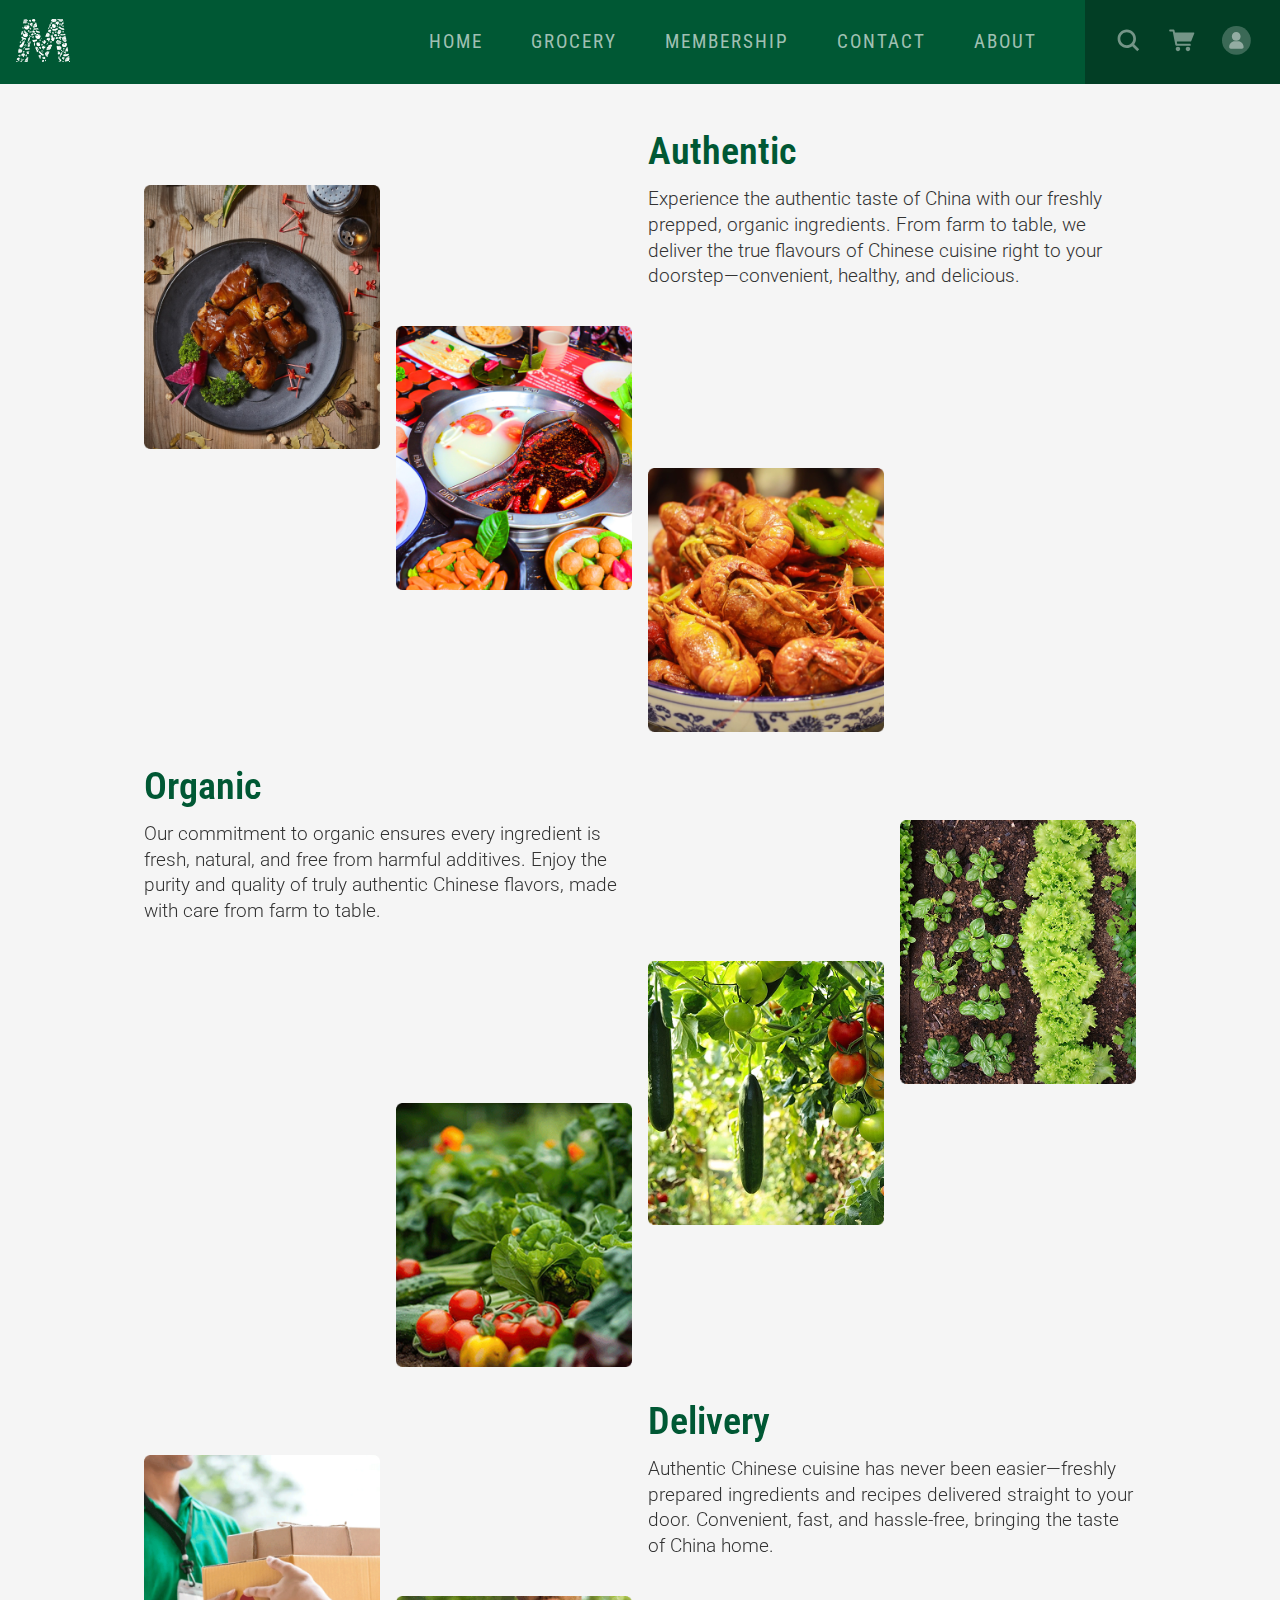
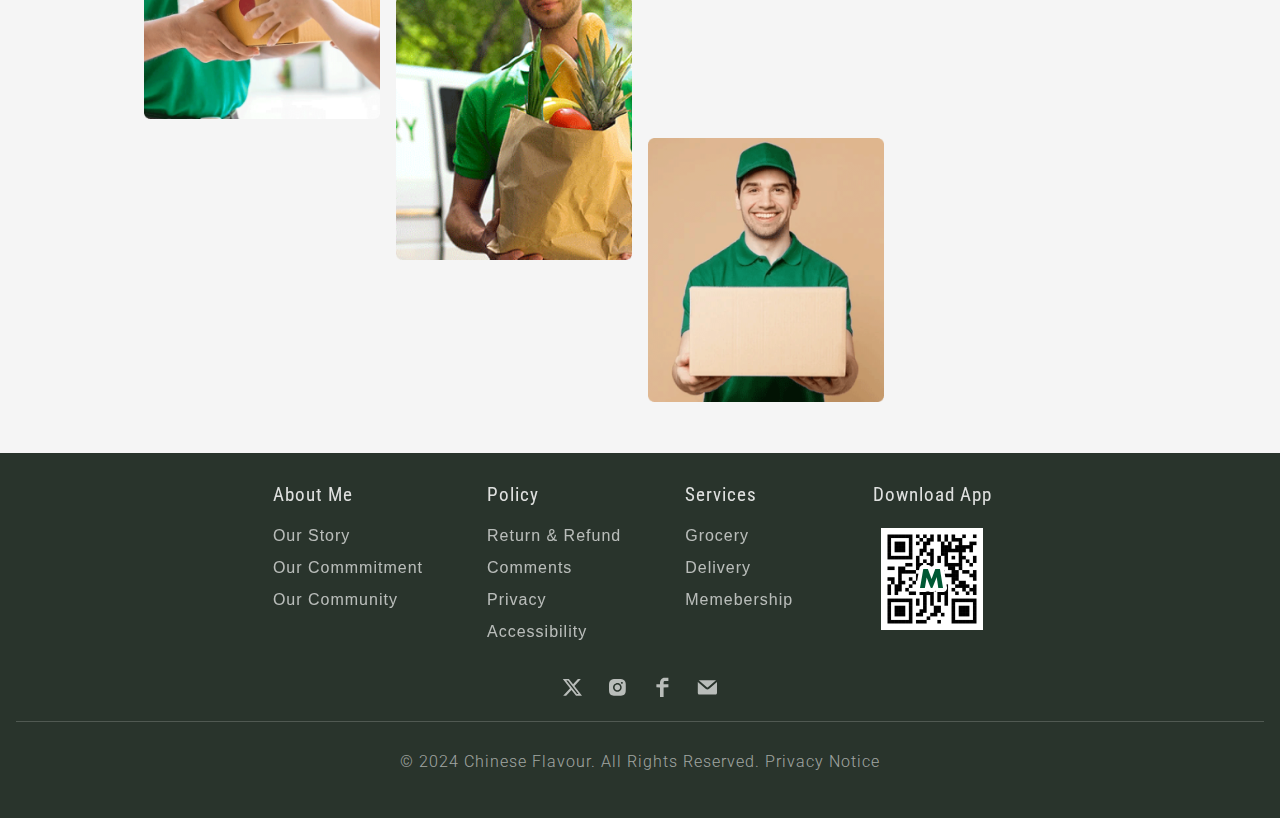
==== commit 7df05d12: "Fix bugs" ====
--- a/about.html
+++ b/about.html
@@ -185,25 +185,25 @@
         </iframe>
         </div>
         <picture>
-            <source srcset="/images/desktop/delivery_1.png"
-            media="(min-width:700px)"/>
-            <source srcset="/images/mobile/delivery_1.png"
-            media="(max-width:700px)"/>
-            <img role="img" src="/images/mobile/delivery_1.png" alt="delivery_1">
-         </picture>
-         <picture>
-            <source srcset="/images/desktop/delivery_2.png"
-            media="(min-width:700px)"/>
-            <source srcset="/images/mobile/delivery_2.png"
-            media="(max-width:700px)"/>
-            <img role="img" src="/images/mobile/delivery_2.png" alt="delivery_2">
-         </picture>
-         <picture>
-            <source srcset="/images/desktop/delivery_3.png"
-            media="(min-width:700px)"/>
-            <source srcset="/images/mobile/delivery_3.png"
-            media="(max-width:700px)"/>
-            <img role="img" src="/images/mobile/delivery_3.png" alt="delivery_3">
+            <source srcset="./images/desktop/delivery_1.png"
+            media="(min-width:700px)"/>
+            <source srcset="/.images/mobile/delivery_1.png"
+            media="(max-width:700px)"/>
+            <img role="img" src="./images/mobile/delivery_1.png" alt="delivery_1">
+         </picture>
+         <picture>
+            <source srcset="./images/desktop/delivery_2.png"
+            media="(min-width:700px)"/>
+            <source srcset="./images/mobile/delivery_2.png"
+            media="(max-width:700px)"/>
+            <img role="img" src="./images/mobile/delivery_2.png" alt="delivery_2">
+         </picture>
+         <picture>
+            <source srcset="./images/desktop/delivery_3.png"
+            media="(min-width:700px)"/>
+            <source srcset="./images/mobile/delivery_3.png"
+            media="(max-width:700px)"/>
+            <img role="img" src="./images/mobile/delivery_3.png" alt="delivery_3">
          </picture>
     </div>
 </div>
--- a/css/main.css
+++ b/css/main.css
@@ -10,6 +10,7 @@
 body {
     font-family: 'Segoe UI', Tahoma, Geneva, Verdana, sans-serif;
     background-color: #f5f5f5;
+    overflow-x: hidden;
 }
 
 .skip_links {
@@ -738,7 +739,8 @@
     color: var(--dark-1);
 }
 
-.header .close_button {
+.header .close_button,
+.header .close {
     align-self: center;
     padding-left: 1rem;
     padding-right: 0.9rem;
@@ -754,6 +756,7 @@
 .footer_container {
     background-color: var(--primary-3);
     display: flex;
+    align-items: center;
     flex-direction: column;
     padding: 2rem 1rem;
 }
@@ -775,7 +778,7 @@
 }
 
 .footer_container .links h4 {
-    font-size: 1rem;
+    font-size: 0.8rem;
     font-weight: 500;
     letter-spacing: 1px;
 }
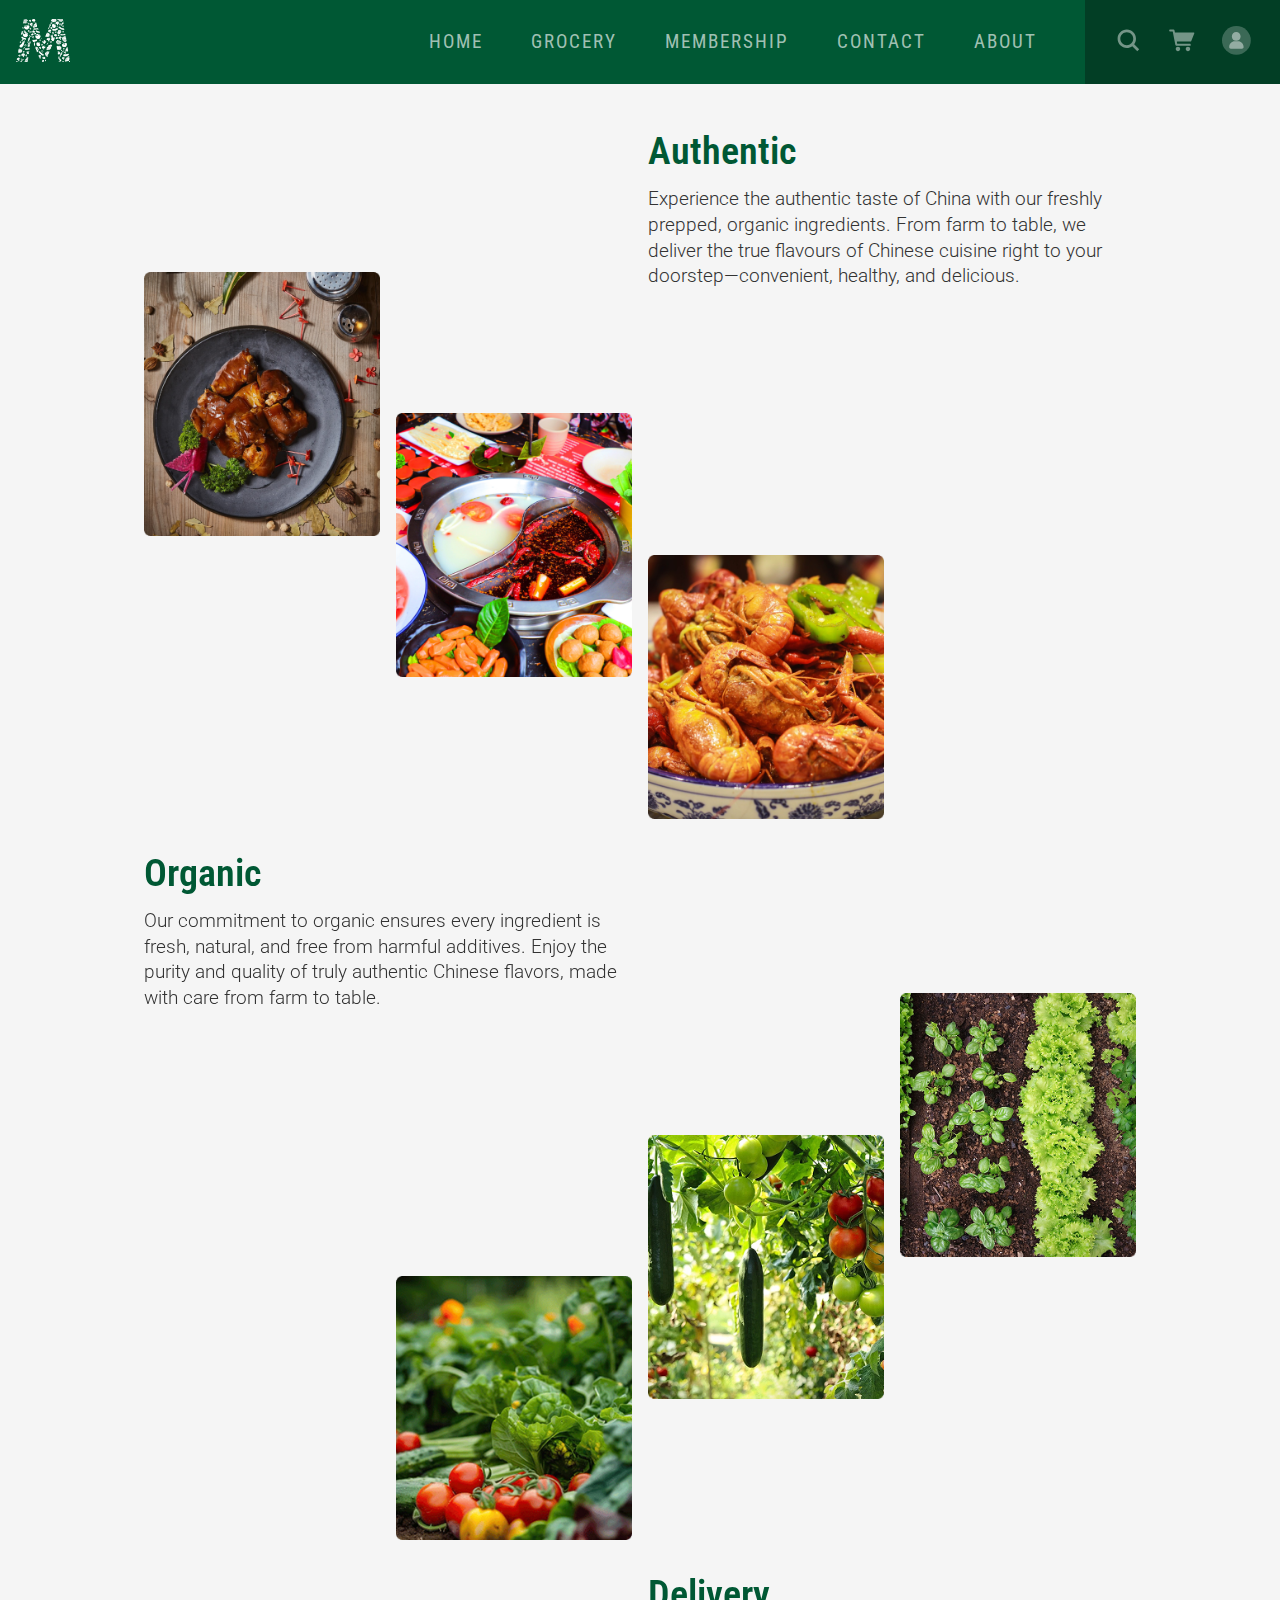
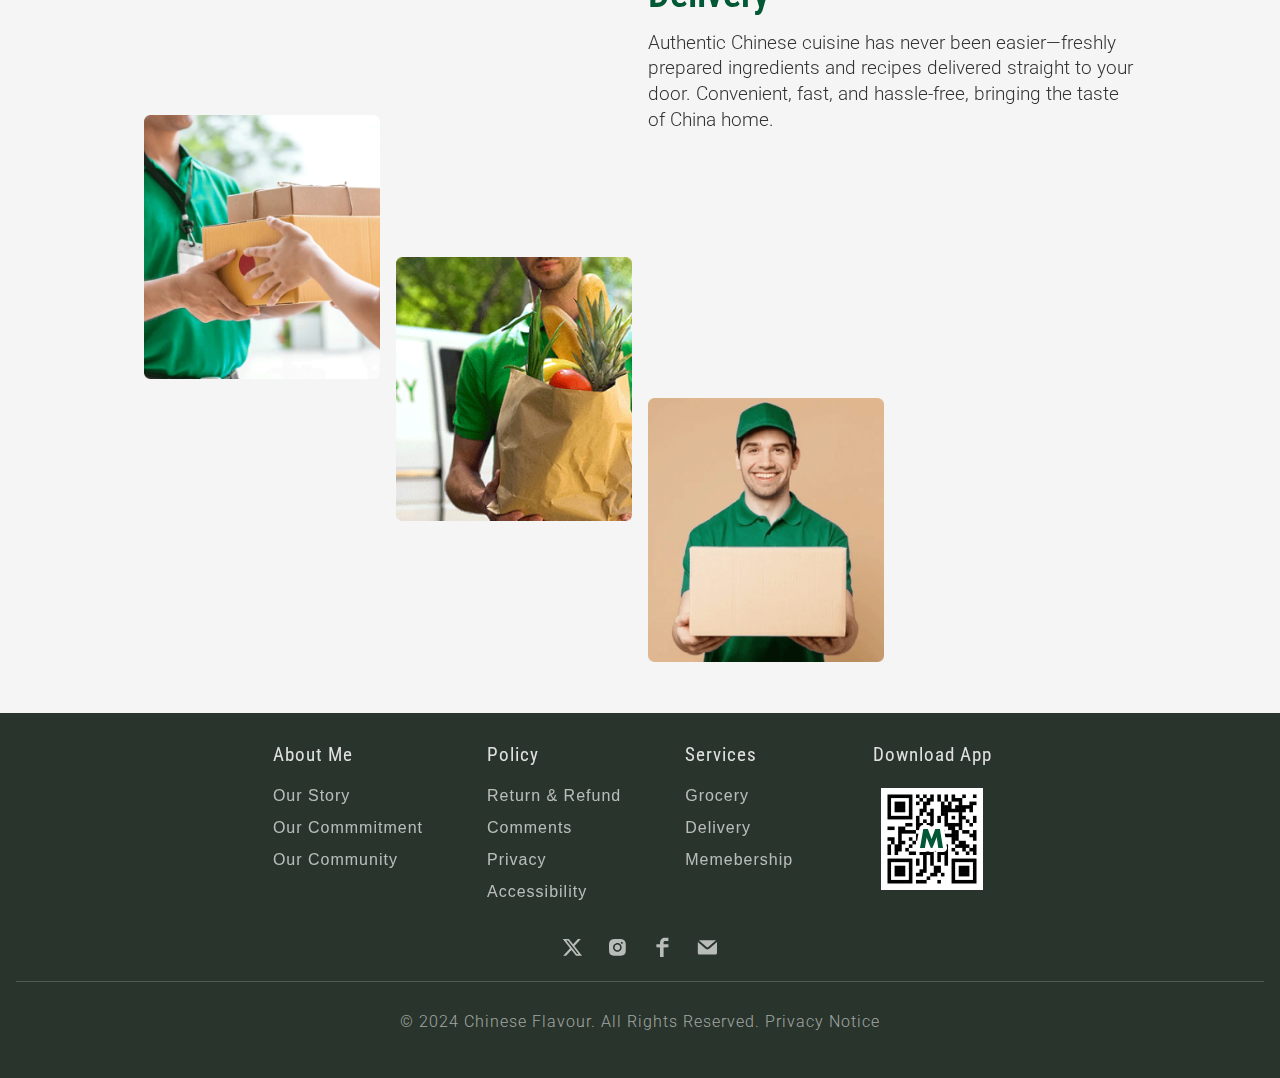
==== commit 3069a0ef: "Fix bugs" ====
--- a/about.html
+++ b/about.html
@@ -19,16 +19,17 @@
         rel="stylesheet">
     <title>About</title>
 </head>
+
 <body>
     <!-- adding skip links -->
     <div class="skip_link_container">
         <ul class="skip_links">
-          <li><a href="#nav_items">Skip to nav items</a></li>
-          <li><a href="#authentic">Skip to authentic</a></li>
-          <li><a href="#organic">Skip to organic</a></li>
-          <li><a href="#delivery">Skip to delivery</a></li>
+            <li><a href="#nav_items">Skip to nav items</a></li>
+            <li><a href="#authentic">Skip to authentic</a></li>
+            <li><a href="#organic">Skip to organic</a></li>
+            <li><a href="#delivery">Skip to delivery</a></li>
         </ul>
-      </div>
+    </div>
     <header>
         <div class="header_container">
             <div class="header">
@@ -78,9 +79,9 @@
                             </button>
                             <!-- menu button -->
                             <a href="menu_mobile.html" class="menu" aria-label="Menu">
-                                <svg width="24" height="24" viewBox="0 0 24 24" fill="none" aria-hidden="true" role="img">
-                                    <path d="M2 3H22V5H2V3ZM2 11H22V13H2V11ZM2 19H22V21H2V19Z"
-                                        fill="currentColor" />
+                                <svg width="24" height="24" viewBox="0 0 24 24" fill="none" aria-hidden="true"
+                                    role="img">
+                                    <path d="M2 3H22V5H2V3ZM2 11H22V13H2V11ZM2 19H22V21H2V19Z" fill="currentColor" />
                                 </svg>
                             </a>
                         </div>
@@ -91,190 +92,174 @@
     </header>
     <main role="main">
         <div class="about">
-        <div class="about_container authentic" id="authentic">
-            <div class="text_content">
-            <h1 role="heading">Authentic</h1>
-            <p>Experience the authentic taste of China with our freshly prepped, organic ingredients. From farm to table, we deliver the true flavours of Chinese cuisine right to your doorstep—convenient, healthy, and delicious.</p>
+            <div class="about_container authentic" id="authentic">
+                <div class="text_content">
+                    <h1 role="heading">Authentic</h1>
+                    <p>Experience the authentic taste of China with our freshly prepped, organic ingredients. From farm
+                        to table, we deliver the true flavours of Chinese cuisine right to your doorstep—convenient,
+                        healthy, and delicious.</p>
+                </div>
+
+                <!-- video -->
+                <div class="video_container">
+                    <iframe width="200" height="320" src="https://www.youtube.com/embed/xlg-fWC3GzA?si=q60fOR4L5N-lg3Co"
+                        title="YouTube video player"
+                        allow="accelerometer; autoplay; clipboard-write; encrypted-media; gyroscope; picture-in-picture; web-share"
+                        referrerpolicy="strict-origin-when-cross-origin" allowfullscreen>
+                    </iframe>
+                </div>
+                <!-- images -->
+                <picture>
+                    <source srcset="./images/desktop/authentic_1.png" media="(min-width:700px)" />
+                    <source srcset="./images/mobile/authentic_1.png" media="(max-width:700px)" />
+                    <img role="img" src="./images/mobile/authentic_1.png" alt="authentic_1">
+                </picture>
+                <picture>
+                    <source srcset="./images/desktop/authentic_2.png" media="(min-width:700px)" />
+                    <source srcset="./images/mobile/authentic_2.png" media="(max-width:700px)" />
+                    <img role="img" src="./images/mobile/authentic_2.png" alt="authentic_2">
+                </picture>
+                <picture>
+                    <source srcset="./images/desktop/authentic_3.png" media="(min-width:700px)" />
+                    <source srcset="./images/mobile/authentic_3.png" media="(max-width:700px)" />
+                    <img role="img" src="./images/mobile/authentic_3.png" alt="authentic_3">
+                </picture>
+
+            </div>
+
+            <div class="about_container organic" id="organic">
+                <div class="text_content">
+                    <h1 role="heading">Organic</h1>
+                    <p>Our commitment to organic ensures every ingredient is fresh, natural, and free from harmful
+                        additives. Enjoy the purity and quality of truly authentic Chinese flavors, made with care from
+                        farm to table.</p>
+                </div>
+                <div class="video_container">
+                    <iframe width="560" height="315" src="https://www.youtube.com/embed/Vagc5qqm1_o?si=uDHGd1eqWn2erbjo"
+                        title="YouTube video player"
+                        allow="accelerometer; autoplay; clipboard-write; encrypted-media; gyroscope; picture-in-picture; web-share"
+                        referrerpolicy="strict-origin-when-cross-origin" allowfullscreen>
+                    </iframe>
+                </div>
+                <!-- images -->
+                <picture>
+                    <source srcset="./images/desktop/organic_1.png" media="(min-width:700px)" />
+                    <source srcset="./images/mobile/organic_1.png" media="(max-width:700px)" />
+                    <img role="img" src="./images/mobile/organic_1.png" alt="organic_1">
+                </picture>
+                <picture>
+                    <source srcset="./images/desktop/organic_2.png" media="(min-width:700px)" />
+                    <source srcset="./images/mobile/organic_2.png" media="(max-width:700px)" />
+                    <img role="img" src="./images/mobile/organic_2.png" alt="organic_2">
+                </picture>
+                <picture>
+                    <source srcset="./images/desktop/organic_3.png" media="(min-width:700px)" />
+                    <source srcset="./images/mobile/organic_3.png" media="(max-width:700px)" />
+                    <img role="img" src="./images/mobile/organic_3.png" alt="organic_3">
+                </picture>
+
+            </div>
+
+            <div class="about_container delivery" id="delivery">
+                <div class="text_content">
+                    <h1 role="heading">Delivery</h1>
+                    <p>Authentic Chinese cuisine has never been easier—freshly prepared ingredients and recipes
+                        delivered straight to your door. Convenient, fast, and hassle-free, bringing the taste of China
+                        home.</p>
+                </div>
+                <div class="video_container">
+                    <iframe width="560" height="315" src="https://www.youtube.com/embed/YemM5RiCKpA?si=yS12JKhs6-YKDlFt"
+                        title="YouTube video player"
+                        allow="accelerometer; autoplay; clipboard-write; encrypted-media; gyroscope; picture-in-picture; web-share"
+                        referrerpolicy="strict-origin-when-cross-origin" allowfullscreen>
+                    </iframe>
+                </div>
+                <picture>
+                    <source srcset="./images/desktop/delivery_1.png" media="(min-width:700px)" />
+                    <source srcset="./images/mobile/delivery_1.png" media="(max-width:700px)" />
+                    <img role="img" src="./images/mobile/delivery_1.png" alt="delivery_1">
+                </picture>
+                <picture>
+                    <source srcset="./images/desktop/delivery_2.png" media="(min-width:700px)" />
+                    <source srcset="./images/mobile/delivery_2.png" media="(max-width:700px)" />
+                    <img role="img" src="./images/mobile/delivery_2.png" alt="delivery_2">
+                </picture>
+                <picture>
+                    <source srcset="./images/desktop/delivery_3.png" media="(min-width:700px)" />
+                    <source srcset="./images/mobile/delivery_3.png" media="(max-width:700px)" />
+                    <img role="img" src="./images/mobile/delivery_3.png" alt="delivery_3">
+                </picture>
+            </div>
         </div>
-        
-        <!-- video -->
-        <div class="video_container">
-            <iframe 
-                width="200" 
-                height="320" 
-                src="https://www.youtube.com/embed/xlg-fWC3GzA?si=q60fOR4L5N-lg3Co" 
-                title="YouTube video player" 
-                allow="accelerometer; autoplay; clipboard-write; encrypted-media; gyroscope; picture-in-picture; web-share" 
-                referrerpolicy="strict-origin-when-cross-origin" 
-                allowfullscreen>
-            </iframe>
+    </main>
+    <footer class="footer_container">
+        <div class="main_info">
+            <div class="links">
+                <div class="about_me link">
+                    <h4>About Me</h4>
+                    <ul>
+                        <li role="listitem"><a href="our_story">Our Story</a></li>
+                        <li role="listitem"><a href="our_commmitment">Our Commmitment</a></li>
+                        <li role="listitem"><a href="our_community">Our Community</a></li>
+                    </ul>
+                </div>
+                <div class="policy link">
+                    <h4>Policy</h4>
+                    <ul>
+                        <li role="listitem"><a href="return_refund">Return & Refund</a></li>
+                        <li role="listitem"><a href="comments">Comments</a></li>
+                        <li role="listitem"><a href="privacy">Privacy</a></li>
+                        <li role="listitem"><a href="accessibility">Accessibility</a></li>
+                    </ul>
+                </div>
+                <div class="services link">
+                    <h4>Services</h4>
+                    <ul>
+                        <li role="listitem"><a href="grocery">Grocery</a></li>
+                        <li role="listitem"><a href="delivery">Delivery</a></li>
+                        <li role="listitem"><a href="membership">Memebership</a></li>
+                    </ul>
+                </div>
+                <div class="qr_code">
+                    <h4>Download App</h4>
+                    <img role="img" src="./images/QR_code.png" alt="qr_code">
+                </div>
+            </div>
+
+            <div class="social_media">
+                <div class="x">
+                    <svg viewBox="0 0 24 24" fill="none">
+                        <path
+                            d="M16.6016 5H19.0551L13.6947 10.9301L20 19H15.0632L11.196 14.1053L6.77166 19H4.31579L10.0486 12.6568L4 5H9.06235L12.5579 9.47307L16.6008 5H16.6016ZM15.7393 17.5782H17.0988L8.32389 6.34655H6.86478L15.7393 17.5782Z"
+                            fill="currentColor" />
+                    </svg>
+                </div>
+                <div class="ins">
+                    <svg viewBox="0 0 24 24" fill="none">
+                        <path
+                            d="M12 5C13.9017 5 14.1391 5.007 14.8857 5.042C15.6307 5.07641 16.1388 5.19366 16.585 5.3675C17.0522 5.5425 17.4757 5.81841 17.8252 6.17482C18.1812 6.52467 18.4567 6.94788 18.6325 7.415C18.8052 7.86066 18.923 8.36934 18.958 9.11425C18.9913 9.86091 19 10.0983 19 12C19 13.9017 18.993 14.1391 18.958 14.8857C18.9236 15.6307 18.8052 16.1388 18.6325 16.585C18.4572 17.0524 18.1816 17.4757 17.8252 17.8252C17.4752 18.181 17.052 18.4565 16.585 18.6325C16.1388 18.8052 15.6307 18.923 14.8857 18.958C14.1391 18.9913 13.9017 19 12 19C10.0983 19 9.86091 18.993 9.11425 18.958C8.36934 18.9236 7.86125 18.8052 7.415 18.6325C6.9477 18.457 6.52442 18.1815 6.17482 17.8252C5.81874 17.4754 5.54323 17.0522 5.3675 16.585C5.19425 16.1388 5.077 15.6307 5.042 14.8857C5.00875 14.1391 5 13.9017 5 12C5 10.0983 5.007 9.86091 5.042 9.11425C5.07641 8.36875 5.19366 7.86125 5.3675 7.415C5.54272 6.94742 5.81853 6.52405 6.17541 6.17482C6.52492 5.8187 6.94797 5.54317 7.415 5.3675C7.86125 5.19425 8.36934 5.077 9.11425 5.042C9.86091 5.00875 10.0983 5 12 5ZM12 8.4055C11.5241 8.39945 11.0516 8.48798 10.6102 8.66594C10.1687 8.8439 9.767 9.10775 9.42831 9.44219C9.08962 9.77663 8.82072 10.175 8.6372 10.6142C8.45368 11.0534 8.3592 11.5246 8.35923 12.0006C8.35927 12.4766 8.45383 12.9478 8.63742 13.387C8.82101 13.8261 9.08998 14.2244 9.42873 14.5588C9.76747 14.8932 10.1692 15.157 10.6107 15.3349C11.0522 15.5128 11.5246 15.6012 12.0006 15.5951C12.946 15.5829 13.8486 15.1988 14.5128 14.5259C15.1771 13.853 15.5495 12.9455 15.5494 12C15.5493 11.0545 15.1768 10.1471 14.5124 9.47428C13.8481 8.8015 12.9454 8.41751 12 8.4055ZM12 14.3333C11.6935 14.3335 11.3901 14.2732 11.1069 14.156C10.8237 14.0388 10.5664 13.867 10.3497 13.6503C10.133 13.4336 9.96117 13.1763 9.84396 12.8931C9.72676 12.6099 9.66651 12.3065 9.66666 12C9.66666 10.7108 10.7108 9.66666 12 9.66666C13.2892 9.66666 14.3333 10.7108 14.3333 12C14.3333 13.2892 13.2892 14.3333 12 14.3333ZM16.5768 8.26434C16.5768 8.04156 16.4883 7.8279 16.3308 7.67037C16.1733 7.51284 15.9596 7.42434 15.7368 7.42434C15.5141 7.42434 15.3004 7.51284 15.1429 7.67037C14.9853 7.8279 14.8968 8.04156 14.8968 8.26434C14.9082 8.47948 15.0016 8.68207 15.1579 8.83036C15.3142 8.97864 15.5214 9.0613 15.7368 9.0613C15.9523 9.0613 16.1595 8.97864 16.3158 8.83036C16.4721 8.68207 16.5655 8.47948 16.5768 8.26434Z"
+                            fill="currentColor" />
+                    </svg>
+                </div>
+                <div class="facebook">
+                    <svg viewBox="0 0 24 24" fill="none">
+                        <path
+                            d="M13.9993 6.66667H17V4H13.8547C11.2589 4 9.99349 6.24 9.99349 8.44V9.33333H7V11.9133L10.0007 12V20H13.0014V12L17 11.9133V9.33333H13.0014V7.55333C13.0014 7.02667 13.6305 6.66667 13.9993 6.66667Z"
+                            fill="currentColor" />
+                    </svg>
+                </div>
+                <div class="email">
+                    <svg viewBox="0 0 24 24" fill="none">
+                        <path
+                            d="M10.5243 13.1042C11.3392 13.8852 12.6608 13.8852 13.4758 13.1042L19.9795 7.53807C19.9893 7.60234 20 7.66639 20 7.73338V14.6667V16.6666C20 17.4031 19.3771 18 18.609 18H5.39104C4.62295 18 4 17.4031 4 16.6666V13.3333V7.73338C4 7.66639 4.0107 7.60232 4.02056 7.53807L10.5243 13.1042ZM19.1953 6.12833L12.9038 11.4909C12.2101 12.1558 11.7809 12.1558 11.0868 11.4909L4.79854 6.13145C4.97905 6.04941 5.17846 6 5.39104 6H18.6089C18.8191 6.00002 19.0169 6.04805 19.1953 6.12833Z"
+                            fill="currentColor" />
+                    </svg>
+                </div>
+            </div>
         </div>
-        <!-- images -->
-         <picture>
-            <source srcset="./images/desktop/authentic_1.png"
-            media="(min-width:700px)"/>
-            <source srcset="./images/mobile/authentic_1.png"
-            media="(max-width:700px)"/>
-            <img role="img" src="./images/mobile/authentic_1.png" alt="authentic_1">
-         </picture>
-         <picture>
-            <source srcset="./images/desktop/authentic_2.png"
-            media="(min-width:700px)"/>
-            <source srcset="./images/mobile/authentic_2.png"
-            media="(max-width:700px)"/>
-            <img role="img" src="./images/mobile/authentic_2.png" alt="authentic_2">
-         </picture>
-         <picture>
-            <source srcset="./images/desktop/authentic_3.png"
-            media="(min-width:700px)"/>
-            <source srcset="./images/mobile/authentic_3.png"
-            media="(max-width:700px)"/>
-            <img role="img" src="./images/mobile/authentic_3.png" alt="authentic_3">
-         </picture>
-           
-    </div>
-
-        <div class="about_container organic" id="organic">
-            <div class="text_content">
-            <h1 role="heading">Organic</h1>
-            <p>Our commitment to organic ensures every ingredient is fresh, natural, and free from harmful additives. Enjoy the purity and quality of truly authentic Chinese flavors, made with care from farm to table.</p>
-        </div>
-        <div class="video_container">
-            <iframe 
-            width="560" height="315" 
-            src="https://www.youtube.com/embed/Vagc5qqm1_o?si=uDHGd1eqWn2erbjo" title="YouTube video player" 
-            allow="accelerometer; autoplay; clipboard-write; encrypted-media; gyroscope; picture-in-picture; web-share" referrerpolicy="strict-origin-when-cross-origin"
-            allowfullscreen>
-        </iframe>
-        </div>
-        <!-- images -->
-        <picture>
-            <source srcset="./images/desktop/organic_1.png"
-            media="(min-width:700px)"/>
-            <source srcset="./images/mobile/organic_1.png"
-            media="(max-width:700px)"/>
-            <img role="img" src="./images/mobile/organic_1.png" alt="organic_1">
-         </picture>
-         <picture>
-            <source srcset="./images/desktop/organic_2.png"
-            media="(min-width:700px)"/>
-            <source srcset="./images/mobile/organic_2.png"
-            media="(max-width:700px)"/>
-            <img role="img" src="./images/mobile/organic_2.png" alt="organic_2">
-         </picture>
-         <picture>
-            <source srcset="./images/desktop/organic_3.png"
-            media="(min-width:700px)"/>
-            <source srcset="./images/mobile/organic_3.png"
-            media="(max-width:700px)"/>
-            <img role="img" src="./images/mobile/organic_3.png" alt="organic_3">
-         </picture>
-            
-    </div>
-
-        <div class="about_container delivery" id="delivery">
-            <div class="text_content">
-            <h1 role="heading">Delivery</h1>
-            <p>Authentic Chinese cuisine has never been easier—freshly prepared ingredients and recipes delivered straight to your door. Convenient, fast, and hassle-free, bringing the taste of China home.</p>
-        </div>
-        <div class="video_container">
-            <iframe width="560" height="315"
-            src="https://www.youtube.com/embed/YemM5RiCKpA?si=yS12JKhs6-YKDlFt" title="YouTube video player"
-            allow="accelerometer; autoplay; clipboard-write; encrypted-media; gyroscope; picture-in-picture; web-share" referrerpolicy="strict-origin-when-cross-origin"
-            allowfullscreen>
-        </iframe>
-        </div>
-        <picture>
-            <source srcset="./images/desktop/delivery_1.png"
-            media="(min-width:700px)"/>
-            <source srcset="/.images/mobile/delivery_1.png"
-            media="(max-width:700px)"/>
-            <img role="img" src="./images/mobile/delivery_1.png" alt="delivery_1">
-         </picture>
-         <picture>
-            <source srcset="./images/desktop/delivery_2.png"
-            media="(min-width:700px)"/>
-            <source srcset="./images/mobile/delivery_2.png"
-            media="(max-width:700px)"/>
-            <img role="img" src="./images/mobile/delivery_2.png" alt="delivery_2">
-         </picture>
-         <picture>
-            <source srcset="./images/desktop/delivery_3.png"
-            media="(min-width:700px)"/>
-            <source srcset="./images/mobile/delivery_3.png"
-            media="(max-width:700px)"/>
-            <img role="img" src="./images/mobile/delivery_3.png" alt="delivery_3">
-         </picture>
-    </div>
-</div>
-    </main>
-     <footer class="footer_container">
-        <div class="main_info">
-        <div class="links">
-            <div class="about_me link">
-                <h4>About Me</h4>
-                <ul>
-                    <li role="listitem"><a href="our_story">Our Story</a></li>
-                    <li role="listitem"><a href="our_commmitment">Our Commmitment</a></li>
-                    <li role="listitem"><a href="our_community">Our Community</a></li>
-                </ul>
-            </div>
-            <div class="policy link">
-                <h4>Policy</h4>
-                <ul>
-                    <li role="listitem"><a href="return_refund">Return & Refund</a></li>
-                    <li role="listitem"><a href="comments">Comments</a></li>
-                    <li role="listitem"><a href="privacy">Privacy</a></li>
-                    <li role="listitem"><a href="accessibility">Accessibility</a></li>
-                </ul>
-            </div>
-            <div class="services link">
-                <h4>Services</h4>
-                <ul>
-                    <li role="listitem"><a href="grocery">Grocery</a></li>
-                    <li role="listitem"><a href="delivery">Delivery</a></li>
-                    <li role="listitem"><a href="membership">Memebership</a></li>
-                </ul>
-            </div>
-            <div class="qr_code">
-                <h4>Download App</h4>
-                <img role="img" src="./images/QR_code.png" alt="qr_code">
-            </div>
-        </div>
-        
-        <div class="social_media">
-            <div class="x">
-                <svg viewBox="0 0 24 24" fill="none">
-                    <path
-                        d="M16.6016 5H19.0551L13.6947 10.9301L20 19H15.0632L11.196 14.1053L6.77166 19H4.31579L10.0486 12.6568L4 5H9.06235L12.5579 9.47307L16.6008 5H16.6016ZM15.7393 17.5782H17.0988L8.32389 6.34655H6.86478L15.7393 17.5782Z"
-                        fill="currentColor" />
-                </svg>
-            </div>
-            <div class="ins">
-                <svg viewBox="0 0 24 24" fill="none">
-                    <path
-                        d="M12 5C13.9017 5 14.1391 5.007 14.8857 5.042C15.6307 5.07641 16.1388 5.19366 16.585 5.3675C17.0522 5.5425 17.4757 5.81841 17.8252 6.17482C18.1812 6.52467 18.4567 6.94788 18.6325 7.415C18.8052 7.86066 18.923 8.36934 18.958 9.11425C18.9913 9.86091 19 10.0983 19 12C19 13.9017 18.993 14.1391 18.958 14.8857C18.9236 15.6307 18.8052 16.1388 18.6325 16.585C18.4572 17.0524 18.1816 17.4757 17.8252 17.8252C17.4752 18.181 17.052 18.4565 16.585 18.6325C16.1388 18.8052 15.6307 18.923 14.8857 18.958C14.1391 18.9913 13.9017 19 12 19C10.0983 19 9.86091 18.993 9.11425 18.958C8.36934 18.9236 7.86125 18.8052 7.415 18.6325C6.9477 18.457 6.52442 18.1815 6.17482 17.8252C5.81874 17.4754 5.54323 17.0522 5.3675 16.585C5.19425 16.1388 5.077 15.6307 5.042 14.8857C5.00875 14.1391 5 13.9017 5 12C5 10.0983 5.007 9.86091 5.042 9.11425C5.07641 8.36875 5.19366 7.86125 5.3675 7.415C5.54272 6.94742 5.81853 6.52405 6.17541 6.17482C6.52492 5.8187 6.94797 5.54317 7.415 5.3675C7.86125 5.19425 8.36934 5.077 9.11425 5.042C9.86091 5.00875 10.0983 5 12 5ZM12 8.4055C11.5241 8.39945 11.0516 8.48798 10.6102 8.66594C10.1687 8.8439 9.767 9.10775 9.42831 9.44219C9.08962 9.77663 8.82072 10.175 8.6372 10.6142C8.45368 11.0534 8.3592 11.5246 8.35923 12.0006C8.35927 12.4766 8.45383 12.9478 8.63742 13.387C8.82101 13.8261 9.08998 14.2244 9.42873 14.5588C9.76747 14.8932 10.1692 15.157 10.6107 15.3349C11.0522 15.5128 11.5246 15.6012 12.0006 15.5951C12.946 15.5829 13.8486 15.1988 14.5128 14.5259C15.1771 13.853 15.5495 12.9455 15.5494 12C15.5493 11.0545 15.1768 10.1471 14.5124 9.47428C13.8481 8.8015 12.9454 8.41751 12 8.4055ZM12 14.3333C11.6935 14.3335 11.3901 14.2732 11.1069 14.156C10.8237 14.0388 10.5664 13.867 10.3497 13.6503C10.133 13.4336 9.96117 13.1763 9.84396 12.8931C9.72676 12.6099 9.66651 12.3065 9.66666 12C9.66666 10.7108 10.7108 9.66666 12 9.66666C13.2892 9.66666 14.3333 10.7108 14.3333 12C14.3333 13.2892 13.2892 14.3333 12 14.3333ZM16.5768 8.26434C16.5768 8.04156 16.4883 7.8279 16.3308 7.67037C16.1733 7.51284 15.9596 7.42434 15.7368 7.42434C15.5141 7.42434 15.3004 7.51284 15.1429 7.67037C14.9853 7.8279 14.8968 8.04156 14.8968 8.26434C14.9082 8.47948 15.0016 8.68207 15.1579 8.83036C15.3142 8.97864 15.5214 9.0613 15.7368 9.0613C15.9523 9.0613 16.1595 8.97864 16.3158 8.83036C16.4721 8.68207 16.5655 8.47948 16.5768 8.26434Z"
-                        fill="currentColor" />
-                </svg>
-            </div>
-            <div class="facebook">
-                <svg viewBox="0 0 24 24" fill="none">
-                    <path
-                        d="M13.9993 6.66667H17V4H13.8547C11.2589 4 9.99349 6.24 9.99349 8.44V9.33333H7V11.9133L10.0007 12V20H13.0014V12L17 11.9133V9.33333H13.0014V7.55333C13.0014 7.02667 13.6305 6.66667 13.9993 6.66667Z"
-                        fill="currentColor" />
-                </svg>
-            </div>
-            <div class="email">
-                <svg viewBox="0 0 24 24" fill="none">
-                    <path
-                        d="M10.5243 13.1042C11.3392 13.8852 12.6608 13.8852 13.4758 13.1042L19.9795 7.53807C19.9893 7.60234 20 7.66639 20 7.73338V14.6667V16.6666C20 17.4031 19.3771 18 18.609 18H5.39104C4.62295 18 4 17.4031 4 16.6666V13.3333V7.73338C4 7.66639 4.0107 7.60232 4.02056 7.53807L10.5243 13.1042ZM19.1953 6.12833L12.9038 11.4909C12.2101 12.1558 11.7809 12.1558 11.0868 11.4909L4.79854 6.13145C4.97905 6.04941 5.17846 6 5.39104 6H18.6089C18.8191 6.00002 19.0169 6.04805 19.1953 6.12833Z"
-                        fill="currentColor" />
-                </svg>
-            </div>
-        </div>
-    </div>
         <hr>
         <p> &copy; <span>2024</span> Chinese Flavour. All Rights Reserved. Privacy Notice</p>
     </footer>
 </body>
+
 </html>--- a/css/main.css
+++ b/css/main.css
@@ -659,7 +659,7 @@
     max-width: 100%;
     display: flex;
     justify-content: center;
-    aspect-ratio: 16 / 9;
+    aspect-ratio: 1 / 1.1;
 }
 
 .video_container iframe {
@@ -778,7 +778,7 @@
 }
 
 .footer_container .links h4 {
-    font-size: 0.8rem;
+    font-size: 1.2rem;
     font-weight: 500;
     letter-spacing: 1px;
 }
@@ -792,7 +792,7 @@
 .footer_container .links ul li a {
     text-decoration: none;
     color: #ffffffac;
-    font-size: 0.8rem;
+    font-size: 1rem;
     letter-spacing: 1px;
     line-height: 2;
 }
@@ -992,107 +992,108 @@
         border: none;
         border-radius: 0.5rem;
     }
-}
-
-.about_container .text_content {
-    grid-area: text;
-}
-
-.about_container h1 {
-    text-align: left;
-}
-
-.about_container picture:nth-of-type(1) {
-    grid-area: img1;
-    width: 236px;
-}
-
-.about_container picture:nth-of-type(2) {
-    grid-area: img2;
-    width: 236px;
-}
-
-.about_container picture:nth-of-type(3) {
-    grid-area: img3;
-    width: 236px;
-}
-
-/* about part 2 layout */
-.organic {
-    display: grid;
-    grid-template-columns: repeat(4, 1fr);
-    grid-template-rows: auto;
-    gap: 1rem;
-    grid-template-areas:
-        "text text video ."
-        "text text video img1"
-        ". . img3 img1"
-        ". img2 img3 ."
-        ". img2 . .";
-}
-
-.about_container .video_container {
-    grid-area: video;
-    width: 236px;
-    max-height: 320px;
-    height: 100%;
-}
-
-.about_container .video_container iframe {
-    border-radius: 0.5rem;
-}
-
-.about_container .text_content {
-    grid-area: text;
-}
-
-.about_container img:nth-of-type(1) {
-    grid-area: img1;
-    width: 236px;
-}
-
-.about_container img:nth-of-type(2) {
-    grid-area: img2;
-    width: 236px;
-}
-
-.about_container img:nth-of-type(3) {
-    grid-area: img3;
-    width: 236px;
-}
-
-/* footer sytle */
-.footer_container .links {
-    display: flex;
-    flex-direction: row;
-    justify-content: flex-start;
-    gap: 4rem;
-    margin: 0 8rem;
-}
-
-.footer_container .links .qr_code img {
-    width: 102px;
-    padding: 1.5rem;
-}
-
-.footer_container .links h4 {
-    font-size: 1.2rem;
-    font-weight: 400;
-    opacity: 0.85;
-}
-
-.footer_container .links ul li a {
-    font-size: 1rem;
-}
-
-.footer_container p {
-    font-size: 1rem;
-    opacity: 0.85;
-}
-
-.footer_container .social_media svg {
-    width: 1.8rem;
-}
+    .about_container .text_content {
+        grid-area: text;
+    }
+    
+    .about_container h1 {
+        text-align: left;
+    }
+    
+    .about_container picture:nth-of-type(1) {
+        grid-area: img1;
+        width: 236px;
+    }
+    
+    .about_container picture:nth-of-type(2) {
+        grid-area: img2;
+        width: 236px;
+    }
+    
+    .about_container picture:nth-of-type(3) {
+        grid-area: img3;
+        width: 236px;
+    }
+    
+    /* about part 2 layout */
+    .organic {
+        display: grid;
+        grid-template-columns: repeat(4, 1fr);
+        grid-template-rows: auto;
+        gap: 1rem;
+        grid-template-areas:
+            "text text video ."
+            "text text video img1"
+            ". . img3 img1"
+            ". img2 img3 ."
+            ". img2 . .";
+    }
+    
+    .about_container .video_container {
+        grid-area: video;
+        width: 236px;
+        max-height: 198px;
+        height: 100%;
+        aspect-ratio: 16 / 9;
+    }
+    
+    .about_container .video_container iframe {
+        border-radius: 0.5rem;
+    }
+    
+    .about_container .text_content {
+        grid-area: text;
+    }
+    
+    .about_container img:nth-of-type(1) {
+        grid-area: img1;
+        width: 236px;
+    }
+    
+    .about_container img:nth-of-type(2) {
+        grid-area: img2;
+        width: 236px;
+    }
+    
+    .about_container img:nth-of-type(3) {
+        grid-area: img3;
+        width: 236px;
+    }
+    
+    /* footer sytle */
+    .footer_container .links {
+        display: flex;
+        flex-direction: row;
+        justify-content: flex-start;
+        gap: 4rem;
+        margin: 0 8rem;
+    }
+    
+    .footer_container .links .qr_code img {
+        width: 102px;
+        padding: 1.5rem;
+    }
+    
+    .footer_container .links h4 {
+        font-size: 1.2rem;
+        font-weight: 400;
+        opacity: 0.85;
+    }
+    
+    .footer_container .links ul li a {
+        font-size: 1rem;
+    }
+    
+    .footer_container p {
+        font-size: 1rem;
+        opacity: 0.85;
+    }
+    
+    .footer_container .social_media svg {
+        width: 1.8rem;
+    }
+    }
+
 
 /* desktop screen */
 @media screen and (min-width: 960px) {
